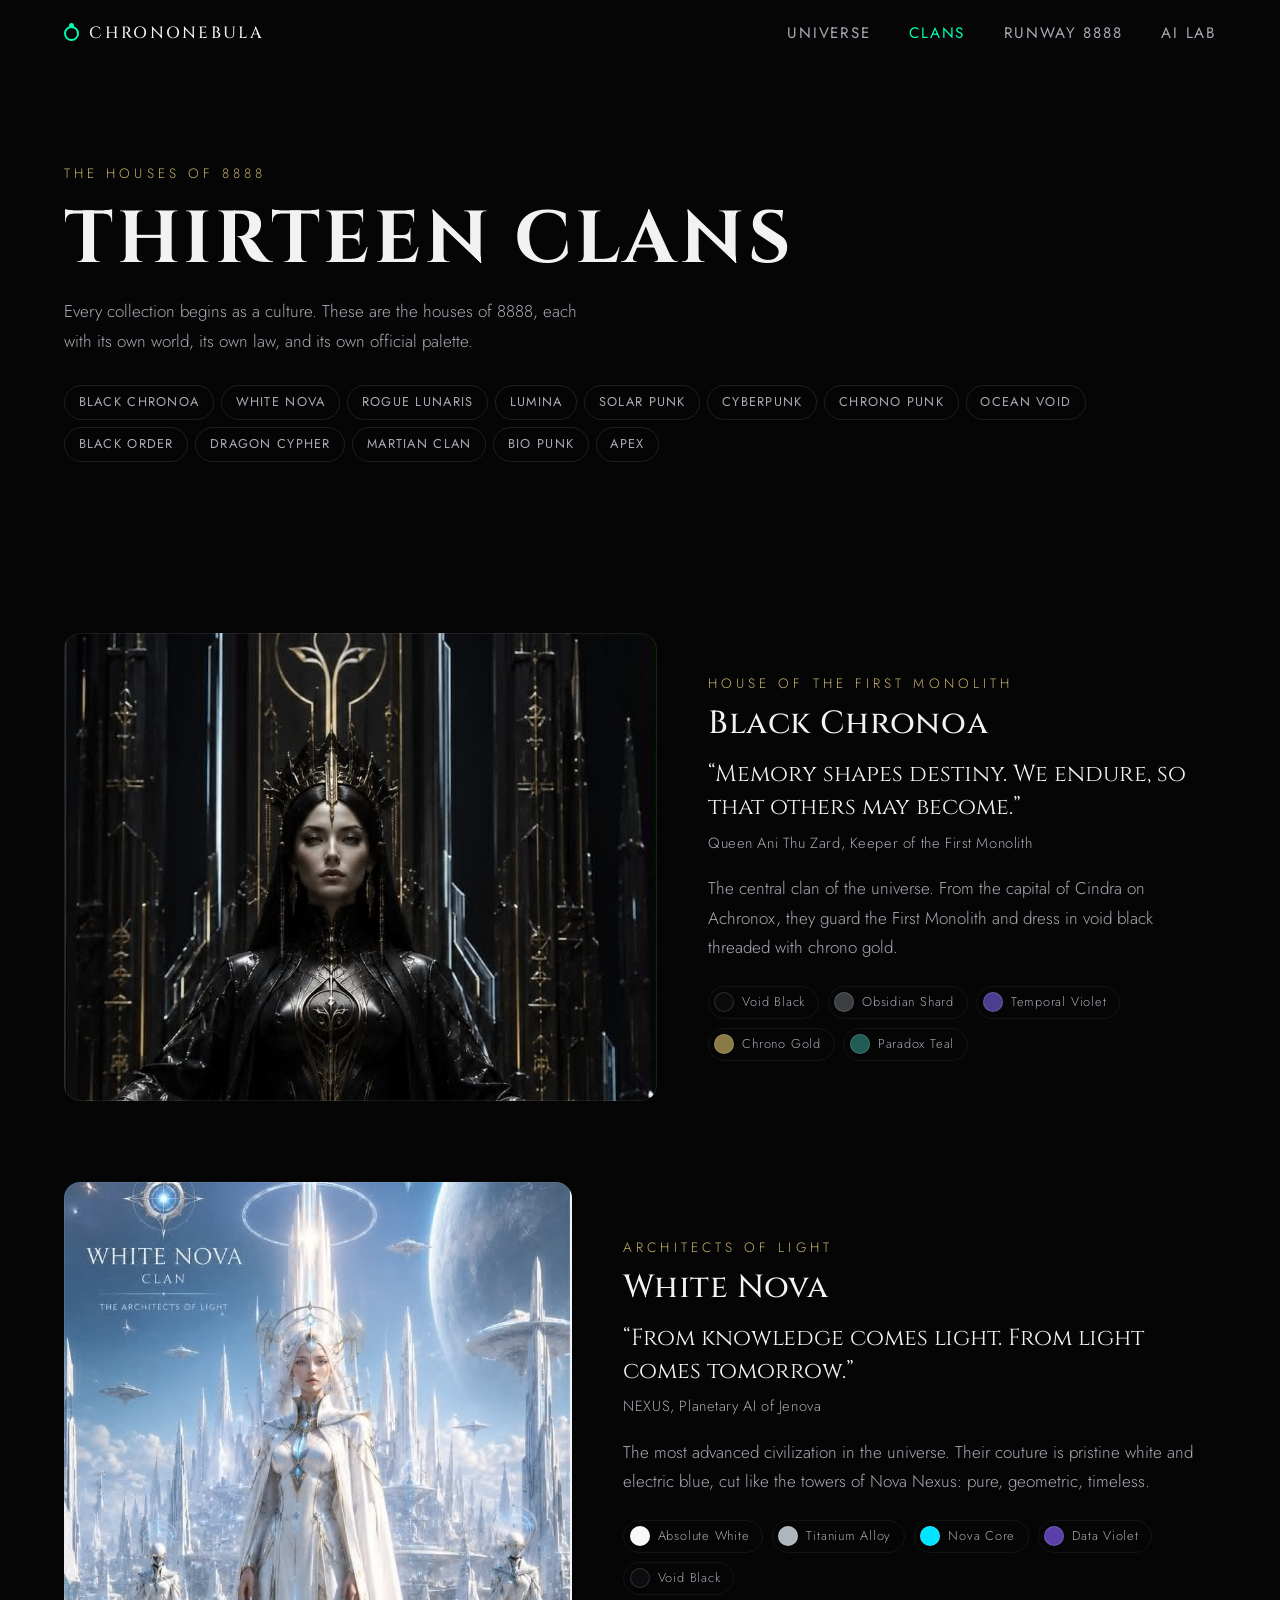
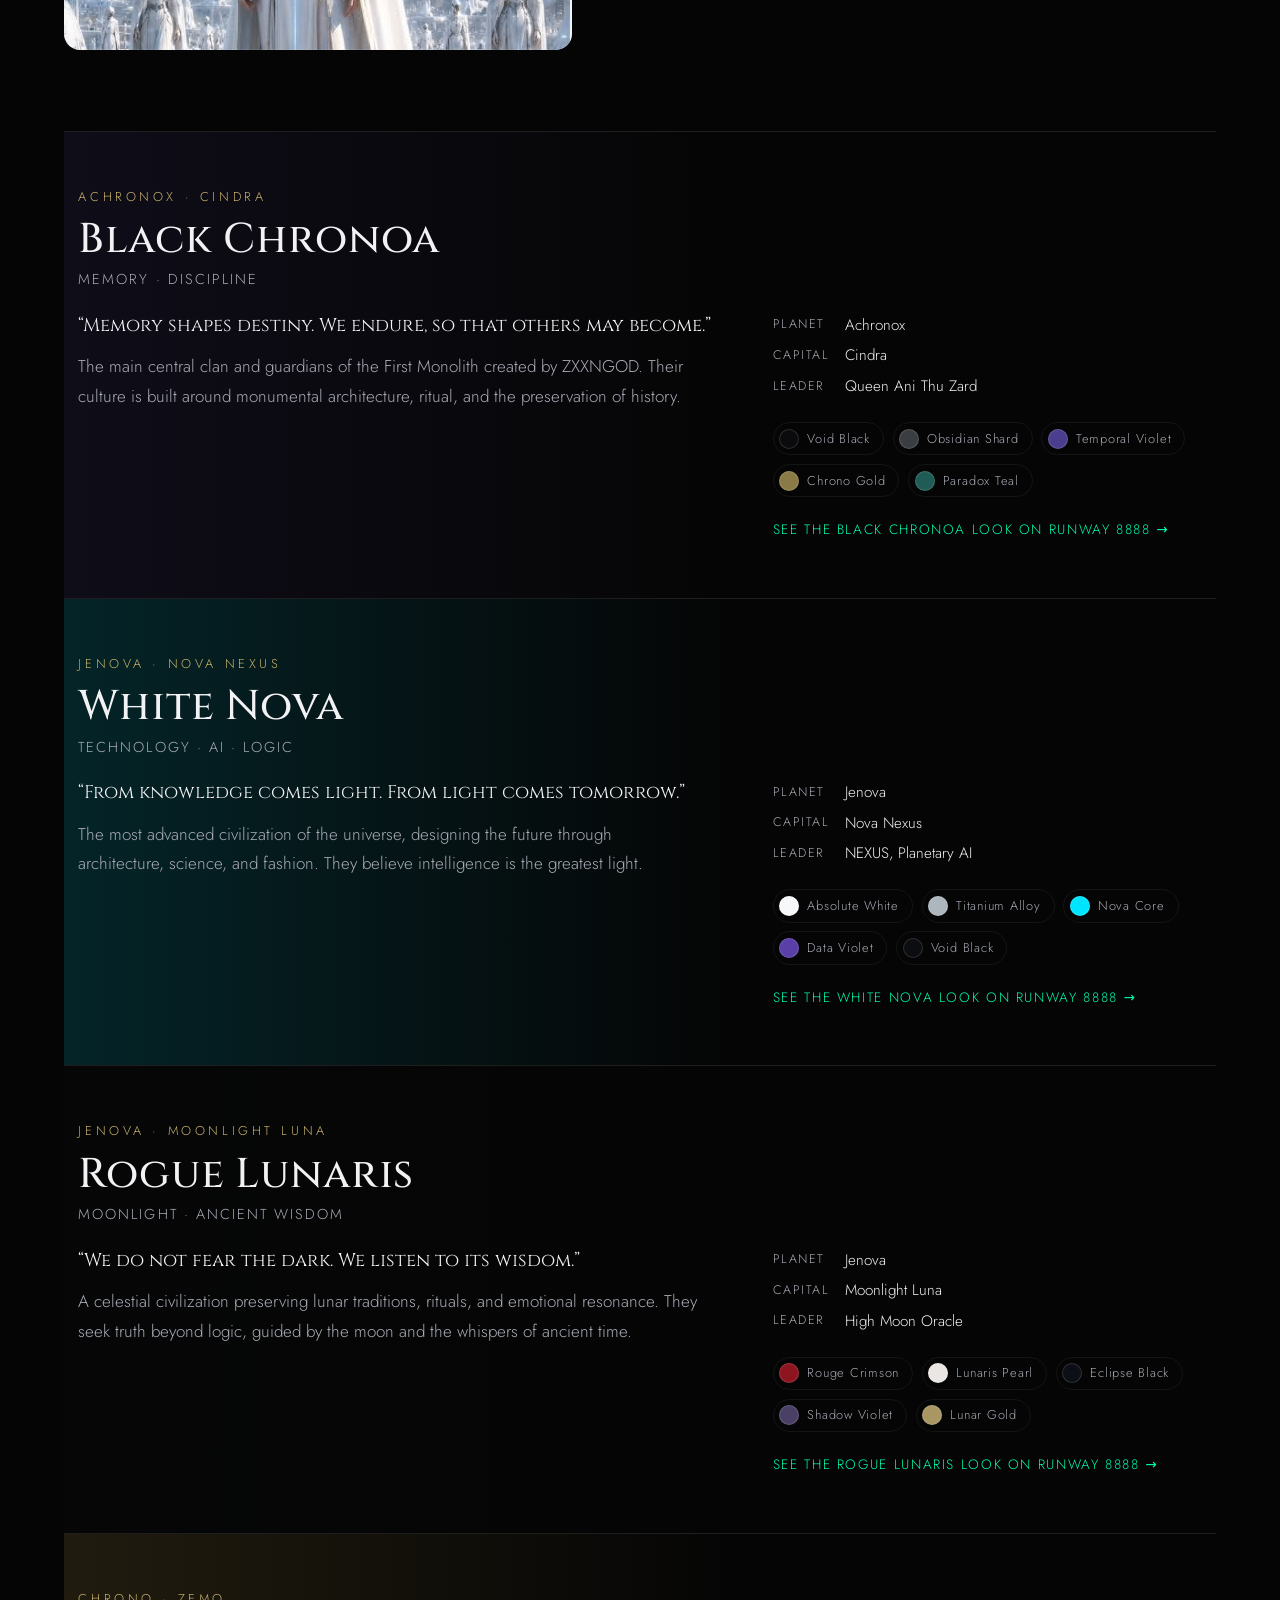
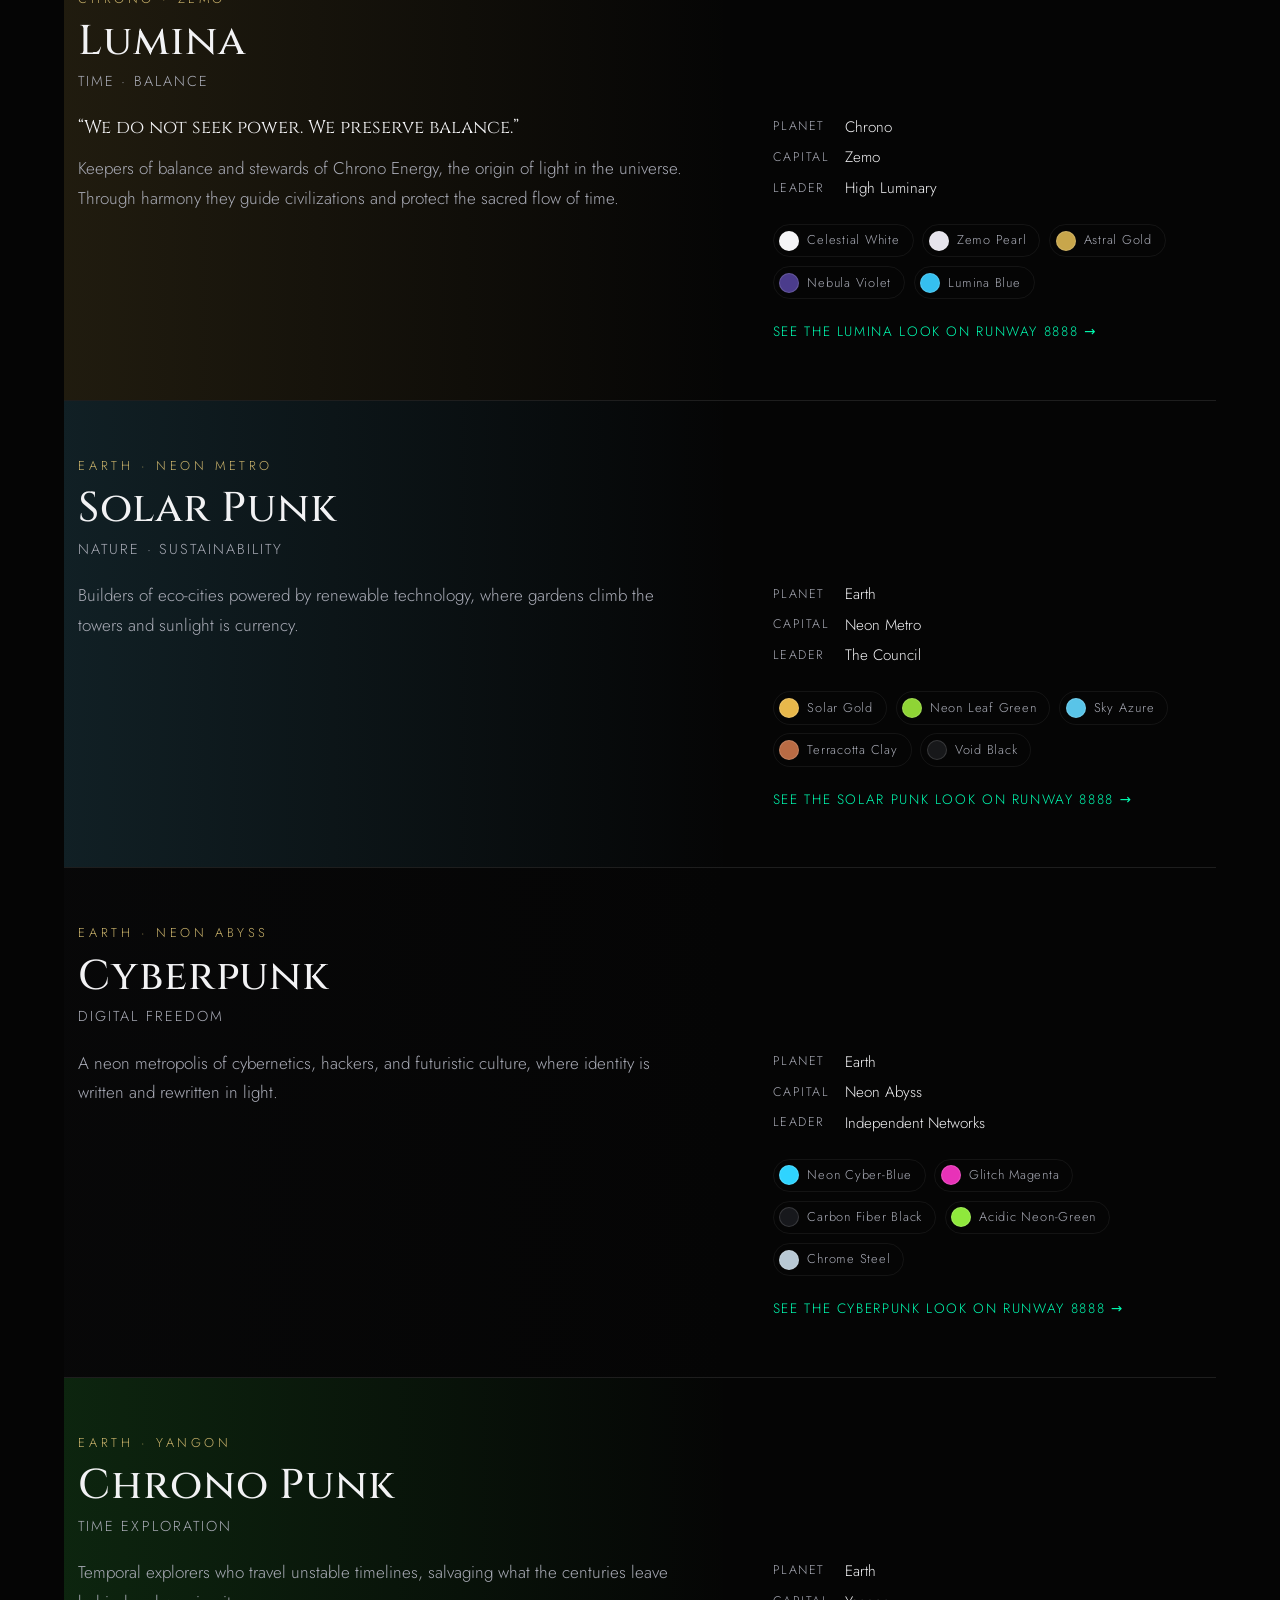
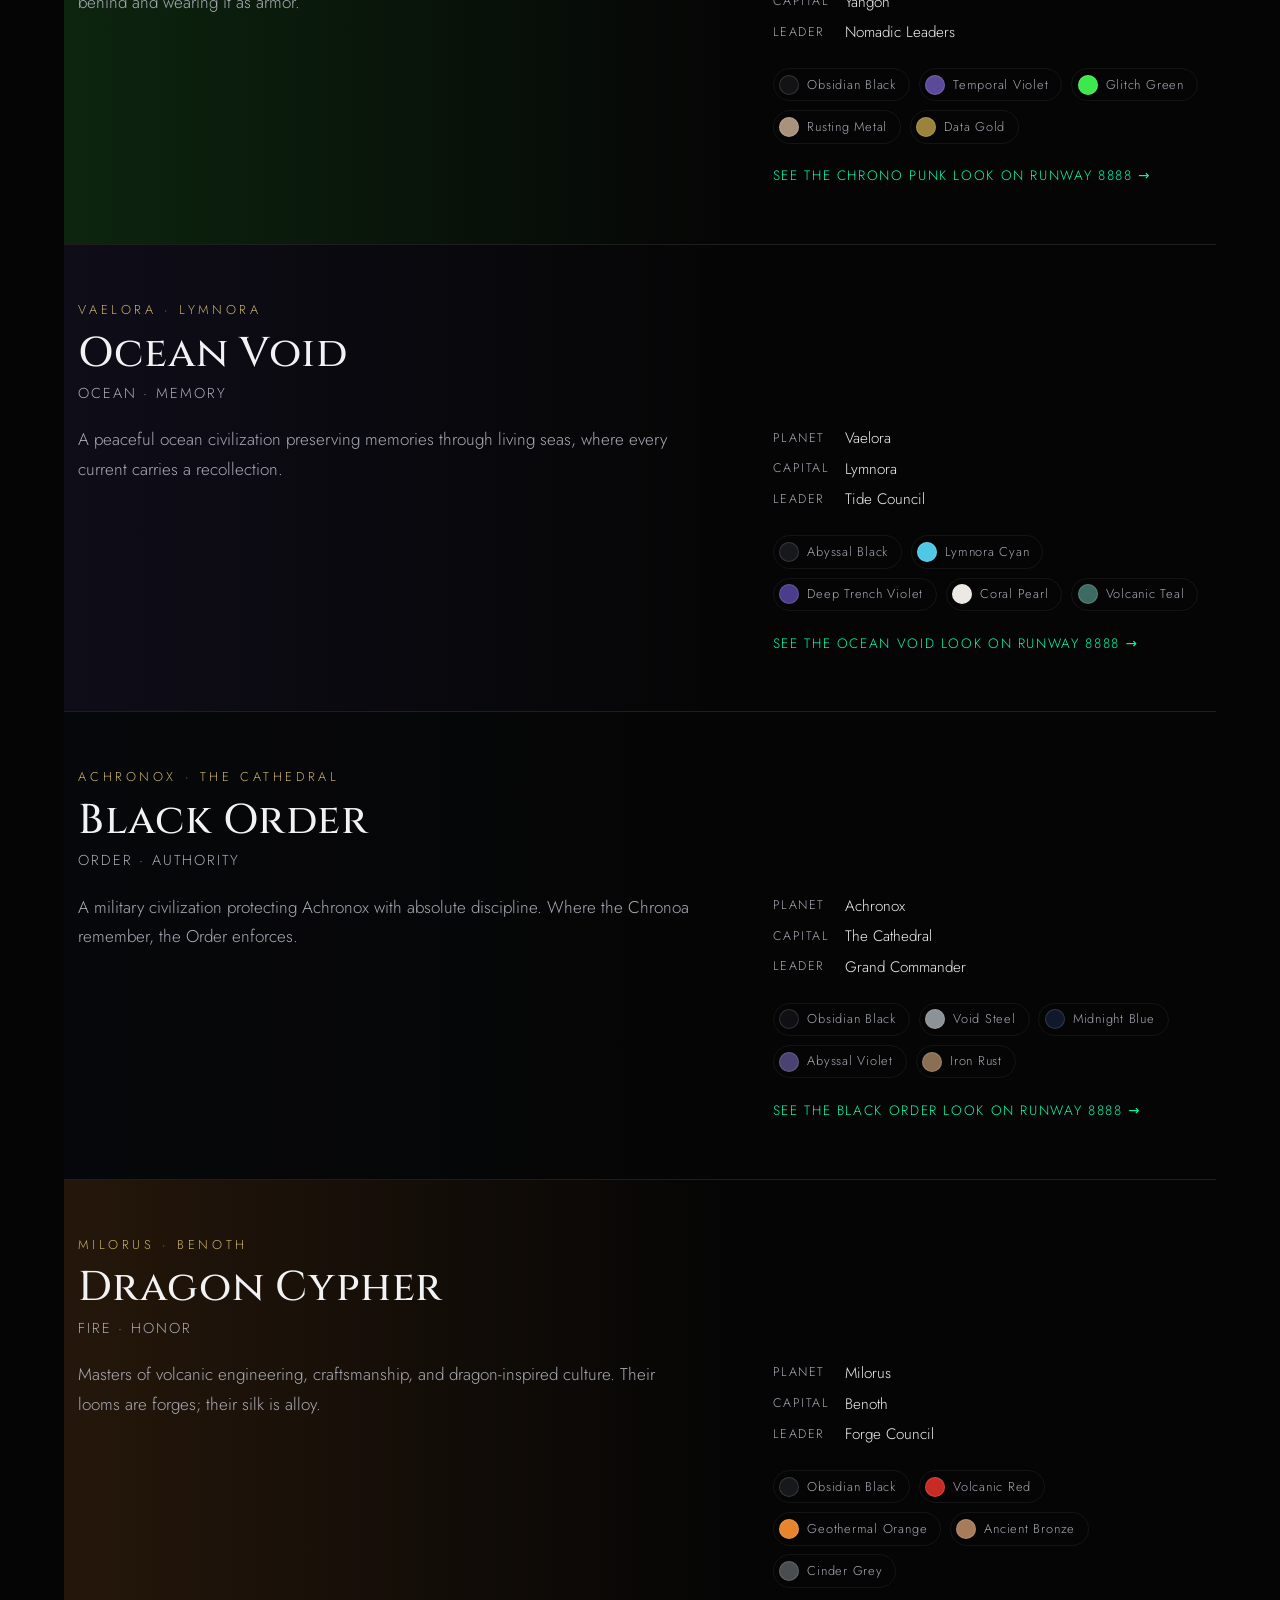
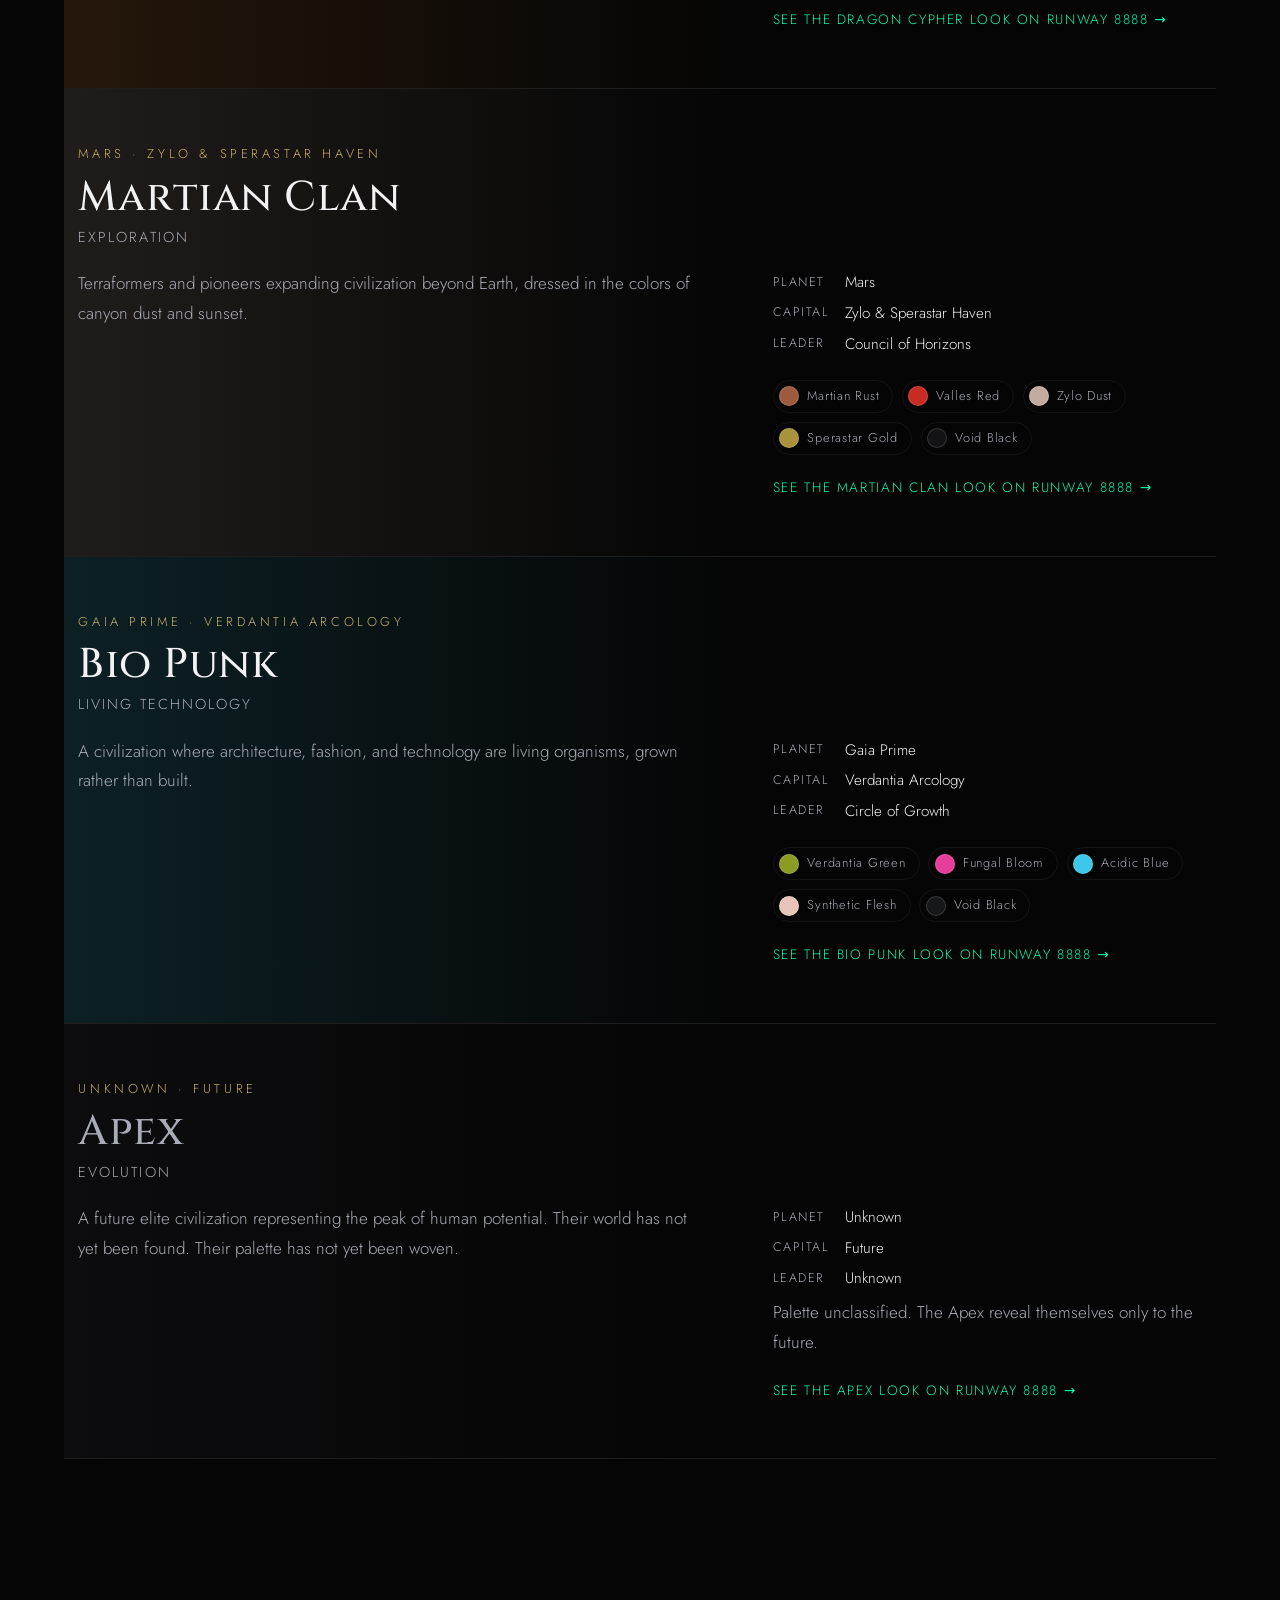
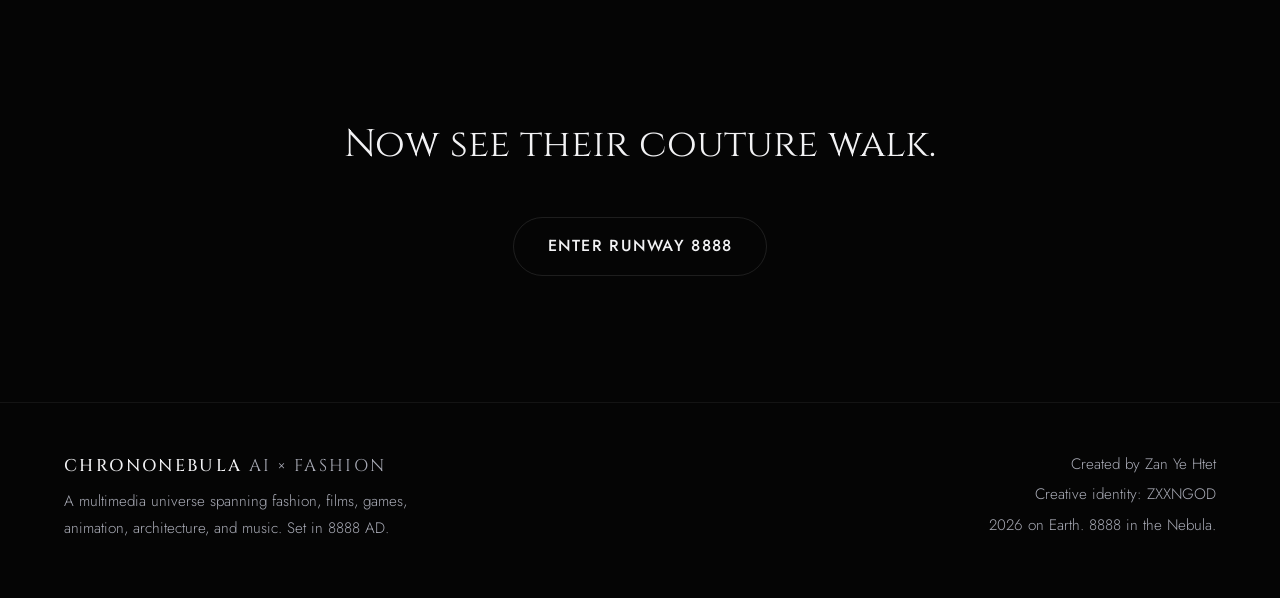
==== clans.html @ 27de784c "Split Clans and Runway 8888 into their own pages with per-clan 3D looks - clans.html: the codex — a " ====
<!doctype html>
<html lang="en" class="no-js">
<head>
  <meta charset="utf-8">
  <meta name="viewport" content="width=device-width, initial-scale=1">
  <title>Thirteen Clans · ChronoNebula AI × Fashion</title>
  <meta name="description" content="The thirteen clans of the ChronoNebula universe, each with its own world, law, leader, and official Codex palette — from the Black Chronoa of Achronox to the unwritten Apex.">
  <meta property="og:title" content="Thirteen Clans · ChronoNebula">
  <meta property="og:description" content="Every collection begins as a culture. These are the houses of 8888.">
  <meta property="og:url" content="https://myatgthu.github.io/chrononebula/clans.html">
  <meta property="og:image" content="https://myatgthu.github.io/chrononebula/assets/queen-ani-thu-zard.jpg">
  <meta name="theme-color" content="#050505">
  <link rel="icon" href="data:image/svg+xml,%3Csvg xmlns='http://www.w3.org/2000/svg' viewBox='0 0 100 100'%3E%3Ccircle cx='50' cy='50' r='34' fill='none' stroke='%2300FFB3' stroke-width='6'/%3E%3Ccircle cx='50' cy='16' r='9' fill='%2300FFB3'/%3E%3C/svg%3E">
  <link rel="preload" href="assets/fonts/cinzel-700.woff2" as="font" type="font/woff2" crossorigin>
  <link rel="preload" href="assets/fonts/jost-300.woff2" as="font" type="font/woff2" crossorigin>
  <link rel="preload" href="assets/fonts/jost-400.woff2" as="font" type="font/woff2" crossorigin>
  <link rel="stylesheet" href="css/fonts.css">
  <link rel="stylesheet" href="css/style.css">
  <script>document.documentElement.classList.replace('no-js', 'js');</script>
</head>
<body>
  <a class="skip-link" href="#main">Skip to content</a>

  <header class="nav" id="nav">
    <a class="nav-brand" href="index.html" aria-label="ChronoNebula, back to home">
      <span class="nav-sigil" aria-hidden="true"></span>
      <span class="nav-word">ChronoNebula</span>
    </a>
    <nav class="nav-links" id="nav-links" aria-label="Primary">
      <a href="index.html#universe">Universe</a>
      <a href="clans.html" aria-current="page">Clans</a>
      <a href="runway.html">Runway 8888</a>
      <a href="index.html#lab">AI Lab</a>
    </nav>
    <button class="nav-toggle" id="nav-toggle" aria-expanded="false" aria-controls="nav-links" aria-label="Menu">
      <span></span><span></span>
    </button>
  </header>

  <main id="main">

    <section class="page-hero">
      <p class="page-kicker rv">The Houses of 8888</p>
      <h1 class="rv">Thirteen Clans</h1>
      <p class="page-lede rv">Every collection begins as a culture. These are the houses of 8888, each with its own world, its own law, and its own official palette.</p>
      <nav class="clan-index rv" id="clan-index" aria-label="Jump to a clan"></nav>
    </section>

    <section class="clans clans-page" aria-label="Featured houses">

      <article class="feature feature-chronoa rv">
        <figure class="feature-media">
          <img src="assets/queen-ani-thu-zard.jpg"
               alt="Queen Ani Thu Zard of the Black Chronoa, enthroned in black and gold beneath the sigils of the First Monolith"
               loading="lazy" width="841" height="1412">
        </figure>
        <div class="feature-copy">
          <p class="feature-kicker">House of the First Monolith</p>
          <h2>Black Chronoa</h2>
          <blockquote class="feature-quote">
            <p>&ldquo;Memory shapes destiny. We endure, so that others may become.&rdquo;</p>
            <footer>Queen Ani Thu Zard, Keeper of the First Monolith</footer>
          </blockquote>
          <p class="feature-body">The central clan of the universe. From the capital of Cindra on Achronox, they guard the First Monolith and dress in void black threaded with chrono gold.</p>
          <ul class="swatches" data-clan="black-chronoa"></ul>
        </div>
      </article>

      <article class="feature feature-nova rv">
        <figure class="feature-media">
          <img src="assets/white-nova.jpg"
               alt="A White Nova priestess in luminous white robes before the crystal spires of Nova Nexus on Jenova"
               loading="lazy" width="771" height="1024">
        </figure>
        <div class="feature-copy">
          <p class="feature-kicker">Architects of Light</p>
          <h2>White Nova</h2>
          <blockquote class="feature-quote">
            <p>&ldquo;From knowledge comes light. From light comes tomorrow.&rdquo;</p>
            <footer>NEXUS, Planetary AI of Jenova</footer>
          </blockquote>
          <p class="feature-body">The most advanced civilization in the universe. Their couture is pristine white and electric blue, cut like the towers of Nova Nexus: pure, geometric, timeless.</p>
          <ul class="swatches" data-clan="white-nova"></ul>
        </div>
      </article>

      <div class="clan-codex" id="clan-codex"></div>

      <noscript>
        <div class="noscript-clans">
          <p>JavaScript is off, so here are the houses in brief:</p>
          <ul>
            <li><strong>Black Chronoa</strong>, Achronox. Memory and discipline; guardians of the First Monolith.</li>
            <li><strong>White Nova</strong>, Jenova. Technology, AI, and logic from Nova Nexus.</li>
            <li><strong>Rogue Lunaris</strong>, Jenova. Moonlight and ancient wisdom from Moonlight Luna.</li>
            <li><strong>Lumina</strong>, Chrono. Keepers of time and balance in Zemo.</li>
            <li><strong>Solar Punk</strong>, Earth. Eco-cities of Neon Metro.</li>
            <li><strong>Cyberpunk</strong>, Earth. The independent networks of Neon Abyss.</li>
            <li><strong>Chrono Punk</strong>, Earth. Temporal explorers out of Yangon.</li>
            <li><strong>Ocean Void</strong>, Vaelora. Living seas of memory around Lymnora.</li>
            <li><strong>Black Order</strong>, Achronox. Absolute discipline from The Cathedral.</li>
            <li><strong>Dragon Cypher</strong>, Milorus. Volcanic forges of Benoth.</li>
            <li><strong>Martian Clan</strong>, Mars. Pioneers of Zylo and Sperastar Haven.</li>
            <li><strong>Bio Punk</strong>, Gaia Prime. Living architecture of Verdantia Arcology.</li>
            <li><strong>Apex</strong>, planet unknown. Evolution itself.</li>
          </ul>
        </div>
      </noscript>
    </section>

    <section class="epilogue">
      <p class="epilogue-line rv">Now see their couture walk.</p>
      <a class="btn btn-ghost rv" href="runway.html">Enter Runway 8888</a>
    </section>
  </main>

  <footer class="footer">
    <div class="footer-grid">
      <div>
        <p class="footer-brand">ChronoNebula <span>AI × Fashion</span></p>
        <p class="footer-note">A multimedia universe spanning fashion, films, games, animation, architecture, and music. Set in 8888 AD.</p>
      </div>
      <div class="footer-meta">
        <p>Created by Zan Ye Htet</p>
        <p>Creative identity: ZXXNGOD</p>
        <p id="footer-year"></p>
      </div>
    </div>
  </footer>

  <script type="module" src="js/clans.js"></script>
</body>
</html>
---- css/fonts.css ----
@font-face{font-family:'Cinzel';font-style:normal;font-weight:400;font-display:swap;src:url('../assets/fonts/cinzel-400.woff2') format('woff2');unicode-range:U+0000-00FF,U+0131,U+0152-0153,U+02BB-02BC,U+02C6,U+02DA,U+02DC,U+0304,U+0308,U+0329,U+2000-206F,U+20AC,U+2122,U+2191,U+2193,U+2212,U+2215,U+FEFF,U+FFFD;}
@font-face{font-family:'Cinzel';font-style:normal;font-weight:500;font-display:swap;src:url('../assets/fonts/cinzel-500.woff2') format('woff2');unicode-range:U+0000-00FF,U+0131,U+0152-0153,U+02BB-02BC,U+02C6,U+02DA,U+02DC,U+0304,U+0308,U+0329,U+2000-206F,U+20AC,U+2122,U+2191,U+2193,U+2212,U+2215,U+FEFF,U+FFFD;}
@font-face{font-family:'Cinzel';font-style:normal;font-weight:700;font-display:swap;src:url('../assets/fonts/cinzel-700.woff2') format('woff2');unicode-range:U+0000-00FF,U+0131,U+0152-0153,U+02BB-02BC,U+02C6,U+02DA,U+02DC,U+0304,U+0308,U+0329,U+2000-206F,U+20AC,U+2122,U+2191,U+2193,U+2212,U+2215,U+FEFF,U+FFFD;}
@font-face{font-family:'Jost';font-style:normal;font-weight:300;font-display:swap;src:url('../assets/fonts/jost-300.woff2') format('woff2');unicode-range:U+0000-00FF,U+0131,U+0152-0153,U+02BB-02BC,U+02C6,U+02DA,U+02DC,U+0304,U+0308,U+0329,U+2000-206F,U+20AC,U+2122,U+2191,U+2193,U+2212,U+2215,U+FEFF,U+FFFD;}
@font-face{font-family:'Jost';font-style:normal;font-weight:400;font-display:swap;src:url('../assets/fonts/jost-400.woff2') format('woff2');unicode-range:U+0000-00FF,U+0131,U+0152-0153,U+02BB-02BC,U+02C6,U+02DA,U+02DC,U+0304,U+0308,U+0329,U+2000-206F,U+20AC,U+2122,U+2191,U+2193,U+2212,U+2215,U+FEFF,U+FFFD;}
@font-face{font-family:'Jost';font-style:normal;font-weight:500;font-display:swap;src:url('../assets/fonts/jost-500.woff2') format('woff2');unicode-range:U+0000-00FF,U+0131,U+0152-0153,U+02BB-02BC,U+02C6,U+02DA,U+02DC,U+0304,U+0308,U+0329,U+2000-206F,U+20AC,U+2122,U+2191,U+2193,U+2212,U+2215,U+FEFF,U+FFFD;}
@font-face{font-family:'Jost';font-style:normal;font-weight:600;font-display:swap;src:url('../assets/fonts/jost-600.woff2') format('woff2');unicode-range:U+0000-00FF,U+0131,U+0152-0153,U+02BB-02BC,U+02C6,U+02DA,U+02DC,U+0304,U+0308,U+0329,U+2000-206F,U+20AC,U+2122,U+2191,U+2193,U+2212,U+2215,U+FEFF,U+FFFD;}
---- css/style.css ----
/* ==========================================================================
   ChronoNebula AI × Fashion — design system
   Theme: locked dark. Deep Void #050505, Lunar White ink, Nebula Emerald
   as the single UI accent. Nova Gold appears only inside clan content.
   Radius rule: pills for interactive chips/buttons, 16px for panels,
   4px for swatch tiles. Z scale: nav 100, menu 110, skip 120.
   ========================================================================== */

:root {
  --void: #050505;
  --surface: #101013;
  --surface-2: #17171b;
  --ink: #f2f2f4;
  --ink-dim: #a9abb6;
  --emerald: #00ffb3;
  --emerald-deep: #00b380;
  --gold: #c9b26b;
  --line: rgba(255, 255, 255, 0.1);
  --line-soft: rgba(255, 255, 255, 0.06);

  --font-display: 'Cinzel', 'Times New Roman', serif;
  --font-body: 'Jost', 'Segoe UI', system-ui, sans-serif;

  --ease-out: cubic-bezier(0.23, 1, 0.32, 1);
  --ease-in-out: cubic-bezier(0.77, 0, 0.175, 1);

  --r-panel: 16px;
  --r-tile: 4px;

  --z-nav: 100;
  --z-menu: 110;
  --z-skip: 120;

  --pad-x: clamp(1.25rem, 5vw, 4.5rem);
  --measure: 62ch;
}

*,
*::before,
*::after { box-sizing: border-box; }

html {
  scroll-behavior: smooth;
  -webkit-text-size-adjust: 100%;
}

@media (prefers-reduced-motion: reduce) {
  html { scroll-behavior: auto; }
  *,
  *::before,
  *::after {
    transition-duration: 0.01ms !important;
    animation-duration: 0.01ms !important;
    animation-iteration-count: 1 !important;
  }
}

section[id],
#top { scroll-margin-top: 76px; }

.sr-only {
  position: absolute;
  width: 1px;
  height: 1px;
  padding: 0;
  margin: -1px;
  overflow: hidden;
  clip-path: inset(50%);
  white-space: nowrap;
  border: 0;
}

body {
  margin: 0;
  background: var(--void);
  color: var(--ink);
  font-family: var(--font-body);
  font-weight: 300;
  font-size: 1.0625rem;
  line-height: 1.75;
  overflow-x: hidden;
}

img { max-width: 100%; display: block; }

h1, h2, h3 {
  font-family: var(--font-display);
  font-weight: 700;
  line-height: 1.12;
  margin: 0 0 1rem;
  text-wrap: balance;
  letter-spacing: 0.02em;
}

h2 { font-size: clamp(2rem, 4.6vw, 3.4rem); }
h3 { font-size: clamp(1.4rem, 2.4vw, 1.9rem); font-weight: 500; }

p { margin: 0 0 1rem; max-width: var(--measure); }

a { color: var(--ink); }

::selection { background: var(--emerald); color: #031a12; }

:focus-visible {
  outline: 2px solid var(--emerald);
  outline-offset: 3px;
  border-radius: 2px;
}

.skip-link {
  position: fixed;
  top: 0.75rem;
  left: 0.75rem;
  z-index: var(--z-skip);
  padding: 0.6rem 1.1rem;
  background: var(--emerald);
  color: #031a12;
  font-weight: 500;
  text-decoration: none;
  border-radius: 999px;
  transform: translateY(-300%);
}
.skip-link:focus { transform: none; }

/* --------------------------------------------------------------------------
   Buttons
   -------------------------------------------------------------------------- */

.btn {
  display: inline-block;
  font-family: var(--font-body);
  font-weight: 500;
  font-size: 1rem;
  letter-spacing: 0.08em;
  text-transform: uppercase;
  text-decoration: none;
  padding: 0.9rem 2.1rem;
  border-radius: 999px;
  transition: transform 160ms var(--ease-out), background-color 200ms ease,
              color 200ms ease, border-color 200ms ease;
}
.btn:active { transform: scale(0.97); }

.btn-solid {
  background: var(--emerald);
  color: #031a12;
}
.btn-ghost {
  border: 1px solid var(--line);
  color: var(--ink);
}

@media (hover: hover) and (pointer: fine) {
  .btn-solid:hover { background: #59ffcb; }
  .btn-ghost:hover { border-color: var(--emerald); color: var(--emerald); }
}

/* --------------------------------------------------------------------------
   Glass (purposeful: nav when scrolled, universe panel)
   -------------------------------------------------------------------------- */

.glass {
  background: rgba(12, 13, 15, 0.62);
  border: 1px solid rgba(255, 255, 255, 0.08);
  box-shadow: inset 0 1px 0 rgba(255, 255, 255, 0.07);
  border-radius: var(--r-panel);
}
@supports (backdrop-filter: blur(1px)) {
  .glass {
    background: rgba(12, 13, 15, 0.42);
    backdrop-filter: blur(18px) saturate(140%);
    -webkit-backdrop-filter: blur(18px) saturate(140%);
  }
}
@media (prefers-reduced-transparency: reduce) {
  .glass {
    background: #0c0d0f;
    backdrop-filter: none;
    -webkit-backdrop-filter: none;
  }
}

/* --------------------------------------------------------------------------
   Navigation
   -------------------------------------------------------------------------- */

.nav {
  position: fixed;
  inset: 0 0 auto 0;
  z-index: var(--z-nav);
  display: flex;
  align-items: center;
  justify-content: space-between;
  gap: 1rem;
  height: 68px;
  padding: 0 var(--pad-x);
  transition: background-color 300ms ease, border-color 300ms ease,
              backdrop-filter 300ms ease;
  border-bottom: 1px solid transparent;
}
.nav.scrolled {
  background: rgba(5, 5, 5, 0.72);
  border-bottom-color: var(--line-soft);
}
@supports (backdrop-filter: blur(1px)) {
  .nav.scrolled {
    background: rgba(5, 5, 5, 0.5);
    backdrop-filter: blur(16px) saturate(140%);
    -webkit-backdrop-filter: blur(16px) saturate(140%);
  }
}

.nav-brand {
  display: inline-flex;
  align-items: center;
  gap: 0.65rem;
  text-decoration: none;
}
.nav-sigil {
  width: 15px;
  height: 15px;
  border-radius: 50%;
  border: 2px solid var(--emerald);
  position: relative;
  flex: none;
}
.nav-sigil::after {
  content: '';
  position: absolute;
  top: -5px;
  left: 50%;
  width: 5px;
  height: 5px;
  margin-left: -2.5px;
  border-radius: 50%;
  background: var(--emerald);
}
.nav-word {
  font-family: var(--font-display);
  font-weight: 500;
  font-size: 1.02rem;
  letter-spacing: 0.14em;
  text-transform: uppercase;
}

.nav-links {
  display: flex;
  gap: clamp(1.2rem, 3vw, 2.6rem);
}
.nav-links a {
  font-size: 0.95rem;
  font-weight: 400;
  letter-spacing: 0.12em;
  text-transform: uppercase;
  text-decoration: none;
  color: var(--ink-dim);
  transition: color 200ms ease;
}
.nav-links a:focus-visible { color: var(--ink); }
.nav-links a[aria-current='page'] { color: var(--emerald); }
@media (hover: hover) and (pointer: fine) {
  .nav-links a:hover { color: var(--emerald); }
}

.nav-toggle {
  display: none;
  flex-direction: column;
  justify-content: center;
  gap: 6px;
  width: 44px;
  height: 44px;
  padding: 10px;
  background: none;
  border: 0;
  cursor: pointer;
}
.nav-toggle span {
  display: block;
  height: 1.5px;
  background: var(--ink);
  transition: transform 220ms var(--ease-out), opacity 220ms ease;
}
.nav-toggle[aria-expanded='true'] span:first-child {
  transform: translateY(3.75px) rotate(45deg);
}
.nav-toggle[aria-expanded='true'] span:last-child {
  transform: translateY(-3.75px) rotate(-45deg);
}

@media (max-width: 760px) {
  .nav-toggle { display: flex; }
  .nav-links {
    position: fixed;
    top: 68px;
    left: 0;
    right: 0;
    z-index: var(--z-menu);
    flex-direction: column;
    gap: 0;
    padding: 0.5rem 0 1rem;
    background: rgba(5, 5, 5, 0.94);
    border-bottom: 1px solid var(--line-soft);
    visibility: hidden;
    opacity: 0;
    transform: translateY(-8px);
    transition: opacity 220ms var(--ease-out), transform 220ms var(--ease-out),
                visibility 0s linear 220ms;
  }
  .nav-links.open {
    visibility: visible;
    opacity: 1;
    transform: none;
    transition-delay: 0s;
  }
  .nav-links a {
    padding: 0.85rem var(--pad-x);
    font-size: 1.05rem;
  }
}

/* --------------------------------------------------------------------------
   Hero
   -------------------------------------------------------------------------- */

.hero {
  position: relative;
  min-height: 100dvh;
  display: flex;
  align-items: flex-end;
}

.hero-media { position: absolute; inset: 0; overflow: hidden; }
.hero-img {
  width: 100%;
  height: 100%;
  object-fit: cover;
  object-position: center 32%;
  filter: saturate(0.82) brightness(0.9);
}
.hero-canvas {
  position: absolute;
  inset: 0;
  width: 100%;
  height: 100%;
}
.hero-grade {
  position: absolute;
  inset: 0;
  background:
    linear-gradient(to top, rgba(5, 5, 5, 0.96) 0%, rgba(5, 5, 5, 0.42) 34%, rgba(5, 5, 5, 0.18) 60%, rgba(5, 5, 5, 0.55) 100%),
    linear-gradient(100deg, rgba(5, 5, 5, 0.78) 0%, rgba(5, 5, 5, 0.12) 55%),
    radial-gradient(90% 60% at 50% 44%, rgba(0, 255, 179, 0.07), transparent 70%);
}

.hero-copy {
  position: relative;
  padding: 0 var(--pad-x) clamp(3.5rem, 9vh, 6.5rem);
  max-width: 60rem;
}

.hero-title {
  font-size: clamp(2.9rem, 9.5vw, 5.9rem);
  font-weight: 700;
  letter-spacing: 0.06em;
  text-transform: uppercase;
  line-height: 0.98;
  margin: 0 0 1.4rem;
}
.hero-line { display: block; overflow: hidden; }
.hero-line span { display: inline-block; }
.hero-line-2 { margin-left: clamp(1.5rem, 6vw, 5rem); color: var(--emerald); }

.hero-sub {
  display: flex;
  align-items: baseline;
  gap: 1.4rem;
  margin: 0 0 1.1rem;
  font-size: clamp(1rem, 1.6vw, 1.2rem);
}
.hero-ai {
  letter-spacing: 0.34em;
  text-transform: uppercase;
  font-weight: 400;
}
.hero-year {
  font-family: var(--font-display);
  color: var(--gold);
  letter-spacing: 0.18em;
}
.hero-tag {
  font-size: clamp(1.05rem, 1.8vw, 1.3rem);
  color: var(--ink-dim);
  max-width: 34ch;
  margin-bottom: 2.2rem;
  text-wrap: pretty;
}

/* Hero load choreography (runs once; content visible by default without JS) */
@media (prefers-reduced-motion: no-preference) {
  .js .hero-line span {
    animation: hero-rise 1100ms var(--ease-out) both;
  }
  .js .hero-line-2 span { animation-delay: 120ms; }
  .js .hero-sub,
  .js .hero-tag,
  .js .hero-cta {
    animation: hero-fade 900ms var(--ease-out) both;
  }
  .js .hero-sub { animation-delay: 420ms; }
  .js .hero-tag { animation-delay: 540ms; }
  .js .hero-cta { animation-delay: 680ms; }
}
@keyframes hero-rise {
  from { transform: translateY(110%); }
  to { transform: none; }
}
@keyframes hero-fade {
  from { opacity: 0; transform: translateY(14px); }
  to { opacity: 1; transform: none; }
}

/* --------------------------------------------------------------------------
   Reveal on scroll (never gates visibility: only active with JS + motion OK)
   -------------------------------------------------------------------------- */

@media (prefers-reduced-motion: no-preference) {
  .js .rv {
    opacity: 0;
    transform: translateY(26px);
    transition: opacity 900ms var(--ease-out), transform 900ms var(--ease-out);
    transition-delay: var(--rv-delay, 0ms);
  }
  .js .rv.in { opacity: 1; transform: none; }
}

/* --------------------------------------------------------------------------
   Manifesto
   -------------------------------------------------------------------------- */

.manifesto {
  padding: clamp(7rem, 16vh, 11rem) var(--pad-x);
  text-align: center;
}
.manifesto-lede {
  font-family: var(--font-display);
  font-weight: 400;
  font-size: clamp(1.5rem, 3.4vw, 2.6rem);
  line-height: 1.42;
  max-width: 26em;
  margin: 0 auto 2rem;
  text-wrap: balance;
}
.manifesto-lede em {
  font-style: normal;
  color: var(--emerald);
}
.manifesto-note {
  color: var(--ink-dim);
  max-width: 52ch;
  margin: 0 auto;
}

/* --------------------------------------------------------------------------
   Universe
   -------------------------------------------------------------------------- */

.universe { padding: clamp(4rem, 8vh, 6rem) 0 0; }
.universe-head {
  padding: 0 var(--pad-x);
  margin-bottom: 2.5rem;
}
.universe-hint { color: var(--ink-dim); }

.universe-stage {
  position: relative;
  height: min(88vh, 920px);
  min-height: 560px;
  background:
    radial-gradient(120% 90% at 50% 10%, #0a0f14 0%, var(--void) 62%);
  border-top: 1px solid var(--line-soft);
  border-bottom: 1px solid var(--line-soft);
}
#galaxy-canvas {
  position: absolute;
  inset: 0;
  width: 100%;
  height: 100%;
  touch-action: pan-y pinch-zoom;
  cursor: grab;
}
#galaxy-canvas.dragging { cursor: grabbing; }

.universe-labels {
  position: absolute;
  inset: 0;
  overflow: hidden;
  pointer-events: none;
}
.planet-label {
  position: absolute;
  transform: translate(-50%, 0);
  font-size: 0.72rem;
  letter-spacing: 0.28em;
  text-transform: uppercase;
  color: rgba(242, 242, 244, 0.66);
  white-space: nowrap;
  transition: opacity 300ms ease;
}
.planet-label.active { color: var(--emerald); }

.universe-panel {
  position: absolute;
  top: 1.25rem;
  right: 1.25rem;
  bottom: 1.25rem;
  width: min(340px, 88vw);
  padding: 1.4rem 1.4rem 1.2rem;
  overflow-y: auto;
  overscroll-behavior: contain;
}

.universe-planets {
  display: flex;
  flex-wrap: wrap;
  gap: 0.45rem;
  margin-bottom: 1.2rem;
}
.planet-chip {
  font-family: var(--font-body);
  font-size: 0.8rem;
  font-weight: 400;
  letter-spacing: 0.1em;
  text-transform: uppercase;
  color: var(--ink-dim);
  background: none;
  border: 1px solid var(--line);
  border-radius: 999px;
  padding: 0.32rem 0.85rem;
  cursor: pointer;
  transition: color 200ms ease, border-color 200ms ease, transform 160ms var(--ease-out);
}
.planet-chip:active { transform: scale(0.97); }
.planet-chip[aria-pressed='true'] {
  color: #031a12;
  background: var(--emerald);
  border-color: var(--emerald);
}
@media (hover: hover) and (pointer: fine) {
  .planet-chip:hover { color: var(--ink); border-color: var(--ink-dim); }
  .planet-chip[aria-pressed='true']:hover { color: #031a12; }
}

.universe-info h3 {
  margin-bottom: 0.2rem;
}
.universe-info .planet-tone {
  color: var(--ink-dim);
  font-size: 0.98rem;
  margin-bottom: 1.1rem;
}
.universe-info .planet-clan {
  width: 100%;
  text-align: left;
  background: none;
  border: 0;
  border-top: 1px solid var(--line-soft);
  padding: 0.85rem 0.2rem;
  color: var(--ink);
  text-decoration: none;
  font-family: var(--font-body);
  font-size: 1rem;
  font-weight: 400;
  letter-spacing: 0.04em;
  cursor: pointer;
  display: flex;
  align-items: center;
  justify-content: space-between;
  gap: 0.75rem;
  transition: color 200ms ease;
}
@media (hover: hover) and (pointer: fine) {
  .universe-info .planet-clan:hover { color: var(--emerald); }
}
.planet-clan .mini-swatches {
  display: inline-flex;
  gap: 3px;
  flex: none;
}
.mini-swatches i {
  width: 9px;
  height: 9px;
  border-radius: 2px;
}

@media (max-width: 900px) {
  .universe-stage {
    height: auto;
    min-height: 0;
    display: flex;
    flex-direction: column;
  }
  #galaxy-canvas { position: relative; height: 58vh; min-height: 380px; }
  .universe-labels { height: 58vh; min-height: 380px; inset: auto 0 auto 0; top: 0; }
  .universe-panel {
    position: relative;
    inset: auto;
    width: auto;
    margin: 0 var(--pad-x) 1.5rem;
  }
}

/* --------------------------------------------------------------------------
   Clans
   -------------------------------------------------------------------------- */

.clans { padding: clamp(7rem, 14vh, 10rem) var(--pad-x); }
.clans-head { max-width: 46rem; margin-bottom: clamp(3rem, 7vh, 5rem); }
.clans-head p { color: var(--ink-dim); }

/* Featured houses */
.feature {
  display: grid;
  grid-template-columns: minmax(0, 7fr) minmax(0, 6fr);
  gap: clamp(1.5rem, 4vw, 4rem);
  align-items: center;
  margin-bottom: clamp(4rem, 9vh, 7rem);
}
.feature-nova { grid-template-columns: minmax(0, 6fr) minmax(0, 7fr); }
.feature-nova .feature-media { order: -1; }

.feature-media {
  border-radius: var(--r-panel);
  overflow: hidden;
  position: relative;
  margin: 0;
}
.feature-media::after {
  content: '';
  position: absolute;
  inset: 0;
  box-shadow: inset 0 0 0 1px rgba(255, 255, 255, 0.08);
  border-radius: inherit;
  pointer-events: none;
}
.feature-media img {
  width: 100%;
  height: clamp(20rem, 52vh, 34rem);
  object-fit: cover;
}
.feature-chronoa .feature-media img { object-position: 50% 16%; }
.feature-nova .feature-media img { object-position: 40% 24%; }

.feature-kicker {
  color: var(--gold);
  font-size: 0.85rem;
  letter-spacing: 0.3em;
  text-transform: uppercase;
  margin-bottom: 0.6rem;
}
.feature-quote {
  margin: 0 0 1.1rem;
  border: 0;
  padding: 0;
}
.feature-quote p {
  font-family: var(--font-display);
  font-weight: 400;
  font-size: clamp(1.15rem, 2vw, 1.45rem);
  line-height: 1.45;
  margin-bottom: 0.35rem;
}
.feature-quote footer {
  color: var(--ink-dim);
  font-size: 0.92rem;
  letter-spacing: 0.04em;
}
.feature-body { color: var(--ink-dim); }

/* Swatches */
.swatches {
  list-style: none;
  display: flex;
  flex-wrap: wrap;
  gap: 0.55rem;
  padding: 0;
  margin: 1.4rem 0 0;
}
.swatches li {
  display: flex;
  align-items: center;
  gap: 0.5rem;
  border: 1px solid var(--line-soft);
  border-radius: 999px;
  padding: 0.28rem 0.8rem 0.28rem 0.34rem;
  font-size: 0.8rem;
  letter-spacing: 0.06em;
  color: var(--ink-dim);
}
.swatches i {
  width: 20px;
  height: 20px;
  border-radius: 50%;
  flex: none;
  box-shadow: inset 0 0 0 1px rgba(255, 255, 255, 0.14);
}

/* Feature headings on the clans page are h2 for document outline,
   but keep the h3 scale */
.feature-copy h2 {
  font-size: clamp(1.5rem, 2.6vw, 2rem);
  font-weight: 500;
}

/* Clan index (jump chips under the page hero) */
.clan-index {
  display: flex;
  flex-wrap: wrap;
  gap: 0.45rem;
  margin-top: 1.8rem;
}
.clan-index-chip {
  font-size: 0.8rem;
  font-weight: 400;
  letter-spacing: 0.1em;
  text-transform: uppercase;
  text-decoration: none;
  color: var(--ink-dim);
  border: 1px solid var(--line);
  border-radius: 999px;
  padding: 0.32rem 0.85rem;
  transition: color 200ms ease, border-color 200ms ease;
}
@media (hover: hover) and (pointer: fine) {
  .clan-index-chip:hover { color: var(--emerald); border-color: var(--emerald); }
}

/* The codex: one card per house */
.clan-codex { border-top: 1px solid var(--line); }

.clan-card {
  position: relative;
  border-bottom: 1px solid var(--line);
  padding: clamp(2.4rem, 6vh, 3.8rem) 0.9rem;
  scroll-margin-top: 84px;
}
.clan-card::before {
  content: '';
  position: absolute;
  inset: 0;
  background: linear-gradient(90deg,
    color-mix(in srgb, var(--c3, #222) 14%, transparent),
    transparent 58%);
  pointer-events: none;
}
.clan-card > * { position: relative; }

.clan-card-head { margin-bottom: 1.2rem; }
.clan-kicker {
  color: var(--gold);
  font-size: 0.8rem;
  letter-spacing: 0.28em;
  text-transform: uppercase;
  margin-bottom: 0.5rem;
}
.clan-card-head h2 {
  font-size: clamp(1.7rem, 3.6vw, 2.6rem);
  font-weight: 500;
  margin-bottom: 0.3rem;
}
.clan-essence {
  color: var(--ink-dim);
  font-size: 0.9rem;
  letter-spacing: 0.14em;
  text-transform: uppercase;
  margin: 0;
}

.clan-card-body {
  display: grid;
  grid-template-columns: minmax(0, 3fr) minmax(0, 2fr);
  gap: clamp(1.5rem, 4vw, 3.5rem);
}
.clan-card .motto {
  font-family: var(--font-display);
  font-weight: 400;
  font-size: 1.15rem;
  line-height: 1.5;
  margin-bottom: 0.8rem;
}
.clan-card .summary { color: var(--ink-dim); margin-bottom: 0; }
.clan-card dl {
  margin: 0 0 0.4rem;
  display: grid;
  grid-template-columns: auto 1fr;
  gap: 0.25rem 1rem;
  font-size: 0.95rem;
}
.clan-card dt {
  color: var(--ink-dim);
  letter-spacing: 0.12em;
  text-transform: uppercase;
  font-size: 0.78rem;
  align-self: baseline;
  padding-top: 0.2em;
}
.clan-card dd { margin: 0; }

.clan-runway-link {
  display: inline-block;
  margin-top: 1.3rem;
  color: var(--emerald);
  font-size: 0.85rem;
  letter-spacing: 0.12em;
  text-transform: uppercase;
  text-decoration: none;
  border-bottom: 1px solid transparent;
  transition: border-color 200ms ease;
}
@media (hover: hover) and (pointer: fine) {
  .clan-runway-link:hover { border-bottom-color: var(--emerald); }
}

.clan-card.unknown .clan-card-head h2 { color: var(--ink-dim); }

.noscript-clans {
  border-top: 1px solid var(--line);
  padding-top: 2rem;
  color: var(--ink-dim);
}
.noscript-clans ul { padding-left: 1.2rem; }
.noscript-clans li { margin-bottom: 0.4rem; }
.noscript-clans strong { color: var(--ink); font-weight: 500; }

@media (max-width: 860px) {
  .feature,
  .feature-nova { grid-template-columns: 1fr; }
  .feature-nova .feature-media { order: 0; }
  .feature-media img { height: clamp(16rem, 42vh, 24rem); }
  .clan-card { padding: 1.9rem 0.4rem 2.2rem; }
  .clan-card-body { grid-template-columns: 1fr; }
}

/* --------------------------------------------------------------------------
   Wings (home: doorways to the Clans codex and Runway 8888)
   -------------------------------------------------------------------------- */

.wings {
  display: grid;
  grid-template-columns: 1fr 1fr;
  gap: 1rem;
  padding: clamp(4rem, 8vh, 6rem) var(--pad-x);
}
.wing {
  position: relative;
  display: block;
  overflow: hidden;
  border: 1px solid var(--line-soft);
  border-radius: var(--r-panel);
  padding: clamp(1.8rem, 4vw, 2.6rem) clamp(1.5rem, 3vw, 2.2rem) clamp(1.6rem, 3vw, 2.1rem);
  text-decoration: none;
  background: var(--surface);
  transition: border-color 250ms ease, transform 250ms var(--ease-out);
}
.wing-clans {
  background:
    radial-gradient(120% 130% at 0% 0%, rgba(75, 62, 142, 0.22), transparent 60%),
    var(--surface);
}
.wing-runway {
  background:
    radial-gradient(120% 130% at 100% 0%, rgba(0, 255, 179, 0.12), transparent 60%),
    var(--surface);
}
.wing h2 {
  font-size: clamp(1.7rem, 3.2vw, 2.4rem);
  font-weight: 500;
  margin-bottom: 0.6rem;
}
.wing-kicker {
  color: var(--gold);
  font-size: 0.8rem;
  letter-spacing: 0.28em;
  text-transform: uppercase;
  margin-bottom: 0.7rem;
}
.wing-note {
  color: var(--ink-dim);
  font-size: 0.98rem;
  max-width: 40ch;
  margin-bottom: 1.4rem;
}
.wing-cta {
  color: var(--emerald);
  font-size: 0.85rem;
  letter-spacing: 0.12em;
  text-transform: uppercase;
}
@media (hover: hover) and (pointer: fine) {
  .wing:hover {
    border-color: var(--emerald);
    transform: translateY(-3px);
  }
}
@media (max-width: 860px) {
  .wings { grid-template-columns: 1fr; }
}

/* --------------------------------------------------------------------------
   Subpage hero (Clans, Runway 8888)
   -------------------------------------------------------------------------- */

.page-hero {
  padding: clamp(8.5rem, 18vh, 12rem) var(--pad-x) clamp(2.5rem, 5vh, 4rem);
}
.page-kicker {
  color: var(--gold);
  font-size: 0.85rem;
  letter-spacing: 0.3em;
  text-transform: uppercase;
  margin-bottom: 0.8rem;
}
.page-hero h1 {
  font-size: clamp(2.4rem, 7vw, 4.6rem);
  letter-spacing: 0.05em;
  text-transform: uppercase;
}
.page-lede { color: var(--ink-dim); max-width: 52ch; }

/* --------------------------------------------------------------------------
   Runway 8888 — the atelier
   -------------------------------------------------------------------------- */

.atelier {
  background:
    radial-gradient(90% 70% at 50% 100%, #0a0d10 0%, var(--void) 70%);
  padding-bottom: clamp(3rem, 6vh, 5rem);
}

.atelier-stage {
  position: relative;
  height: min(86vh, 900px);
  min-height: 560px;
  border-top: 1px solid var(--line-soft);
  border-bottom: 1px solid var(--line-soft);
  overflow: hidden;
}
#atelier-canvas {
  position: absolute;
  inset: 0;
  width: 100%;
  height: 100%;
}
.runway-fallback {
  position: absolute;
  inset: 0;
  display: none;
  background:
    radial-gradient(34% 60% at 50% 58%, color-mix(in srgb, var(--fb1, #00ffb3) 30%, transparent), transparent 75%),
    radial-gradient(20% 42% at 50% 44%, color-mix(in srgb, var(--fb2, #f2f2f4) 22%, transparent), transparent 70%),
    linear-gradient(to top, #0a0c0e, var(--void) 55%);
}
.atelier-stage.no-webgl #atelier-canvas { display: none; }
.atelier-stage.no-webgl .runway-fallback { display: block; }

.look-panel {
  position: absolute;
  top: 1.25rem;
  right: 1.25rem;
  width: min(370px, 88vw);
  max-height: calc(100% - 2.5rem);
  overflow-y: auto;
  overscroll-behavior: contain;
  padding: 1.5rem 1.5rem 1.35rem;
}
.look-count {
  color: var(--ink-dim);
  font-size: 0.78rem;
  letter-spacing: 0.28em;
  text-transform: uppercase;
  margin-bottom: 1rem;
}
.look-house {
  color: var(--gold);
  font-size: 0.85rem;
  letter-spacing: 0.3em;
  text-transform: uppercase;
  margin-bottom: 0.35rem;
}
.look-title {
  font-size: clamp(1.5rem, 2.6vw, 1.95rem);
  font-weight: 500;
  margin-bottom: 0.8rem;
}
.look-notes {
  color: var(--ink-dim);
  font-size: 0.98rem;
  margin-bottom: 1rem;
}
.look-materials {
  color: var(--ink-dim);
  font-size: 0.8rem;
  letter-spacing: 0.12em;
  text-transform: uppercase;
  border-top: 1px solid var(--line-soft);
  padding-top: 0.9rem;
  margin-bottom: 0;
}
.look-swatches { margin-top: 0.9rem; }
.look-swatches li { padding: 0.28rem 0.34rem; }
.look-swatches .look-unknown {
  padding: 0.28rem 0.8rem;
  font-size: 0.8rem;
  letter-spacing: 0.06em;
}

.atelier-hud {
  position: absolute;
  left: var(--pad-x);
  bottom: 1.4rem;
  display: flex;
  gap: 0.6rem;
}
.atelier-arrow {
  width: 46px;
  height: 46px;
  border-radius: 50%;
  border: 1px solid var(--line);
  background: rgba(5, 5, 5, 0.4);
  color: var(--ink);
  font-size: 1.2rem;
  line-height: 1;
  cursor: pointer;
  transition: color 200ms ease, border-color 200ms ease, transform 160ms var(--ease-out);
}
.atelier-arrow:active { transform: scale(0.94); }
@media (hover: hover) and (pointer: fine) {
  .atelier-arrow:hover { color: var(--emerald); border-color: var(--emerald); }
}

@media (max-width: 900px) {
  .atelier-stage {
    height: auto;
    min-height: 0;
    display: flex;
    flex-direction: column;
  }
  #atelier-canvas {
    position: relative;
    order: 1;
    height: 54vh;
    min-height: 360px;
  }
  .atelier-hud {
    position: static;
    order: 2;
    padding: 0.9rem var(--pad-x) 0;
  }
  .look-panel {
    position: relative;
    inset: auto;
    order: 3;
    width: auto;
    max-height: none;
    margin: 1rem var(--pad-x) 1.4rem;
  }
}

.runway-chips {
  display: flex;
  flex-wrap: wrap;
  gap: 0.6rem;
  padding: 2rem var(--pad-x) 0;
  max-width: 72rem;
}
.runway-chip {
  display: inline-flex;
  align-items: center;
  gap: 0.55rem;
  background: none;
  border: 1px solid var(--line);
  border-radius: 999px;
  padding: 0.42rem 1rem 0.42rem 0.5rem;
  color: var(--ink-dim);
  font-family: var(--font-body);
  font-size: 0.88rem;
  font-weight: 400;
  letter-spacing: 0.08em;
  cursor: pointer;
  transition: color 200ms ease, border-color 200ms ease, transform 160ms var(--ease-out);
}
.runway-chip:active { transform: scale(0.97); }
.runway-chip i {
  width: 22px;
  height: 22px;
  border-radius: 50%;
  flex: none;
  background: linear-gradient(135deg, var(--g1, #333) 0 33%, var(--g2, #666) 33% 66%, var(--g3, #999) 66% 100%);
  box-shadow: inset 0 0 0 1px rgba(255, 255, 255, 0.14);
}
.runway-chip[aria-pressed='true'] {
  color: var(--ink);
  border-color: var(--emerald);
}
@media (hover: hover) and (pointer: fine) {
  .runway-chip:hover { color: var(--ink); border-color: var(--ink-dim); }
}

/* --------------------------------------------------------------------------
   Lab
   -------------------------------------------------------------------------- */

.lab { padding: clamp(7rem, 14vh, 10rem) var(--pad-x); }
.lab-head { max-width: 46rem; margin-bottom: clamp(2.5rem, 6vh, 4rem); }
.lab-head p { color: var(--ink-dim); }

.lab-grid {
  display: grid;
  grid-template-columns: repeat(12, 1fr);
  grid-auto-rows: minmax(150px, auto);
  gap: 1rem;
}
.lab-cell {
  border-radius: var(--r-panel);
  overflow: hidden;
  margin: 0;
  position: relative;
  border: 1px solid var(--line-soft);
}
.lab-canvas { background: #0a0b0d; }
.lab-canvas canvas {
  position: absolute;
  inset: 0;
  width: 100%;
  height: 100%;
}
.lab-canvas figcaption {
  position: absolute;
  left: 0;
  right: 0;
  bottom: 0;
  padding: 2.2rem 1.4rem 1.2rem;
  background: linear-gradient(to top, rgba(5, 5, 5, 0.88), transparent);
}
.lab-canvas strong {
  display: block;
  font-family: var(--font-display);
  font-weight: 500;
  font-size: 1.08rem;
  letter-spacing: 0.08em;
  margin-bottom: 0.15rem;
}
.lab-canvas span {
  color: var(--ink-dim);
  font-size: 0.92rem;
  max-width: 44ch;
  display: block;
}

.lab-cell[data-sim='fabric'] { grid-column: 1 / 8; grid-row: span 2; min-height: 380px; }
.lab-cell[data-sim='chrono'] { grid-column: 8 / 13; min-height: 230px; }
.lab-cell[data-sim='weave'] { grid-column: 8 / 13; min-height: 230px; }
.lab-text { padding: 1.8rem 1.6rem; }
.lab-text h3 { margin-bottom: 0.5rem; }
.lab-text p { color: var(--ink-dim); font-size: 0.98rem; margin: 0; }
.lab-text { grid-column: 1 / 7; background: var(--surface); }
.lab-text-alt {
  grid-column: 7 / 13;
  background:
    radial-gradient(120% 130% at 100% 0%, rgba(0, 255, 179, 0.1), transparent 60%),
    var(--surface);
}

@media (max-width: 860px) {
  .lab-grid { grid-template-columns: 1fr; grid-auto-rows: auto; }
  .lab-cell { grid-column: auto !important; grid-row: auto !important; }
  .lab-cell[data-sim] { min-height: 260px; }
}

/* --------------------------------------------------------------------------
   Epilogue + footer
   -------------------------------------------------------------------------- */

.epilogue {
  padding: clamp(6rem, 14vh, 10rem) var(--pad-x);
  text-align: center;
}
.epilogue-line {
  font-family: var(--font-display);
  font-weight: 400;
  font-size: clamp(1.5rem, 3.2vw, 2.4rem);
  max-width: 24em;
  margin: 0 auto 2.4rem;
  text-wrap: balance;
}

.footer {
  border-top: 1px solid var(--line-soft);
  padding: 3rem var(--pad-x) 3.5rem;
}
.footer-grid {
  display: flex;
  justify-content: space-between;
  gap: 2.5rem;
  flex-wrap: wrap;
}
.footer-brand {
  font-family: var(--font-display);
  font-weight: 500;
  letter-spacing: 0.14em;
  text-transform: uppercase;
  margin-bottom: 0.5rem;
}
.footer-brand span { color: var(--ink-dim); font-weight: 400; }
.footer-note {
  color: var(--ink-dim);
  font-size: 0.95rem;
  max-width: 44ch;
  margin: 0;
}
.footer-meta {
  text-align: right;
  color: var(--ink-dim);
  font-size: 0.95rem;
}
.footer-meta p { margin: 0 0 0.25rem; }

@media (max-width: 640px) {
  .footer-meta { text-align: left; }
}
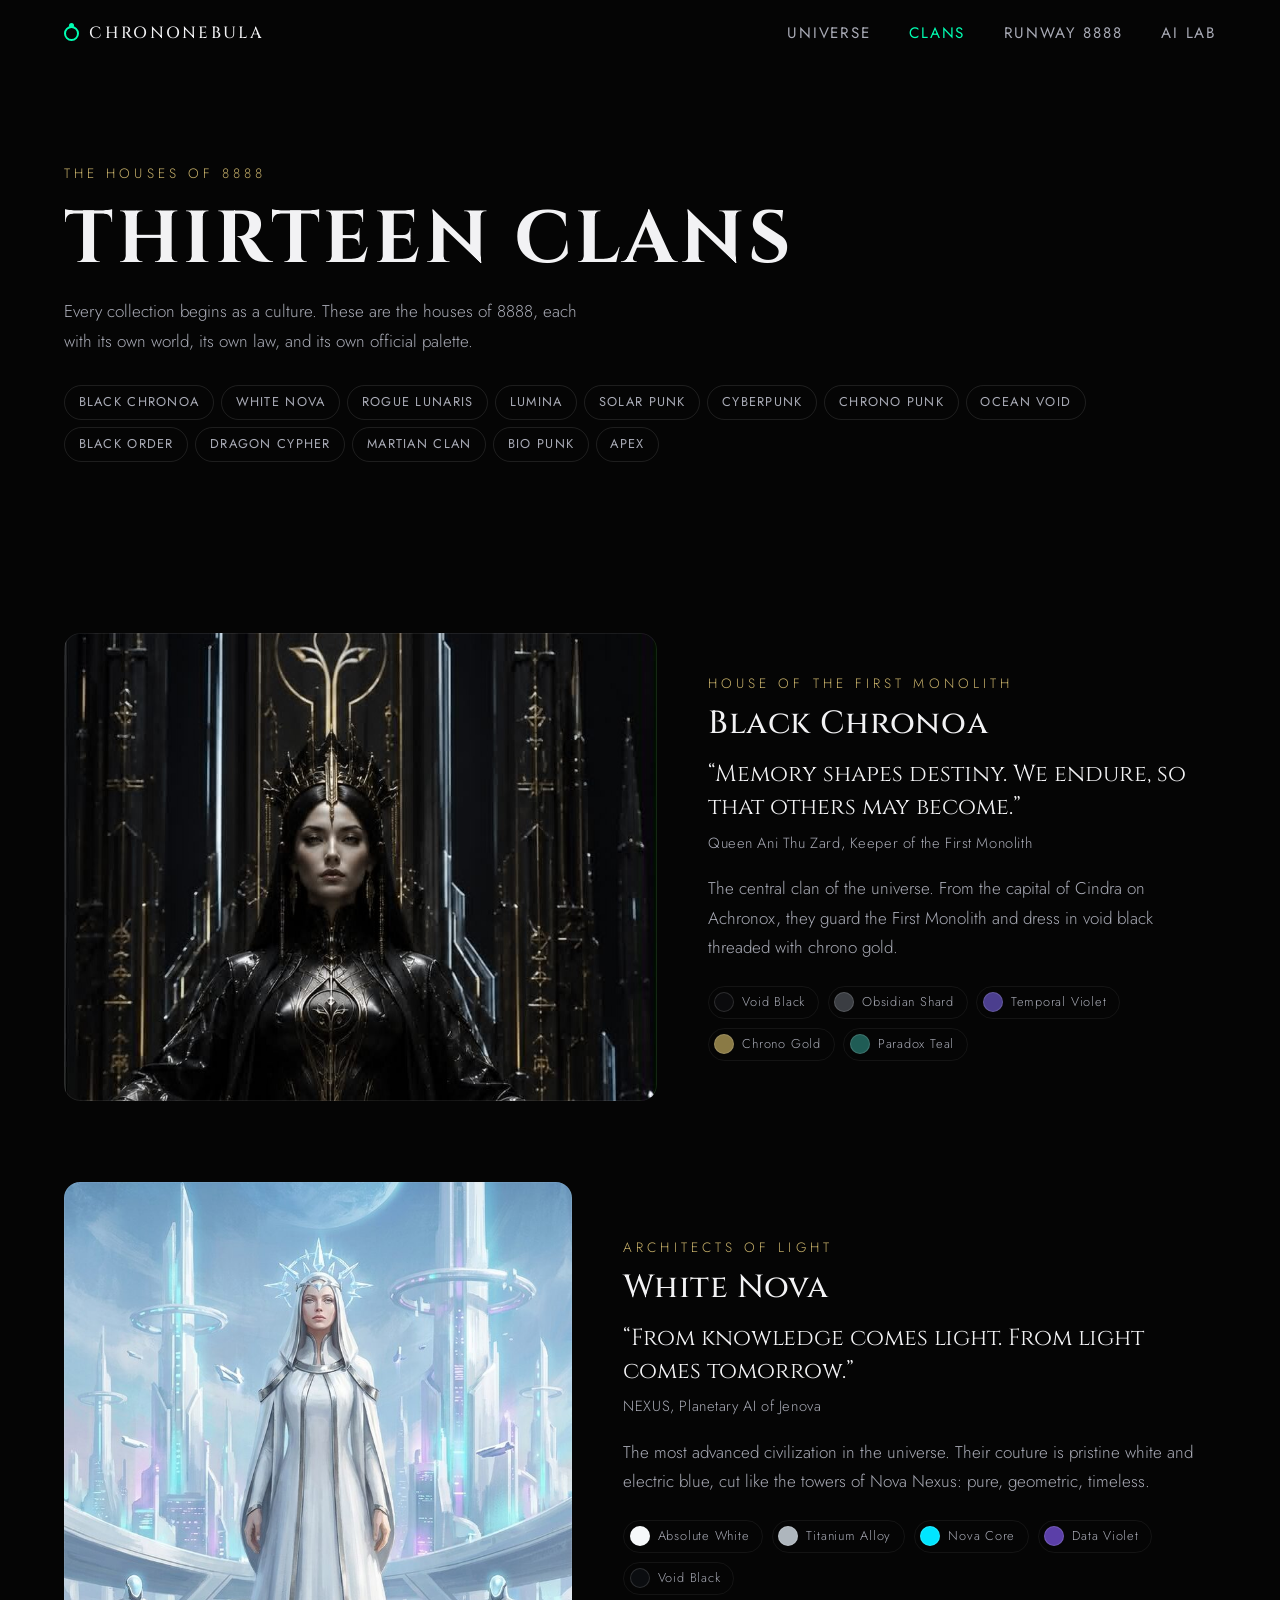
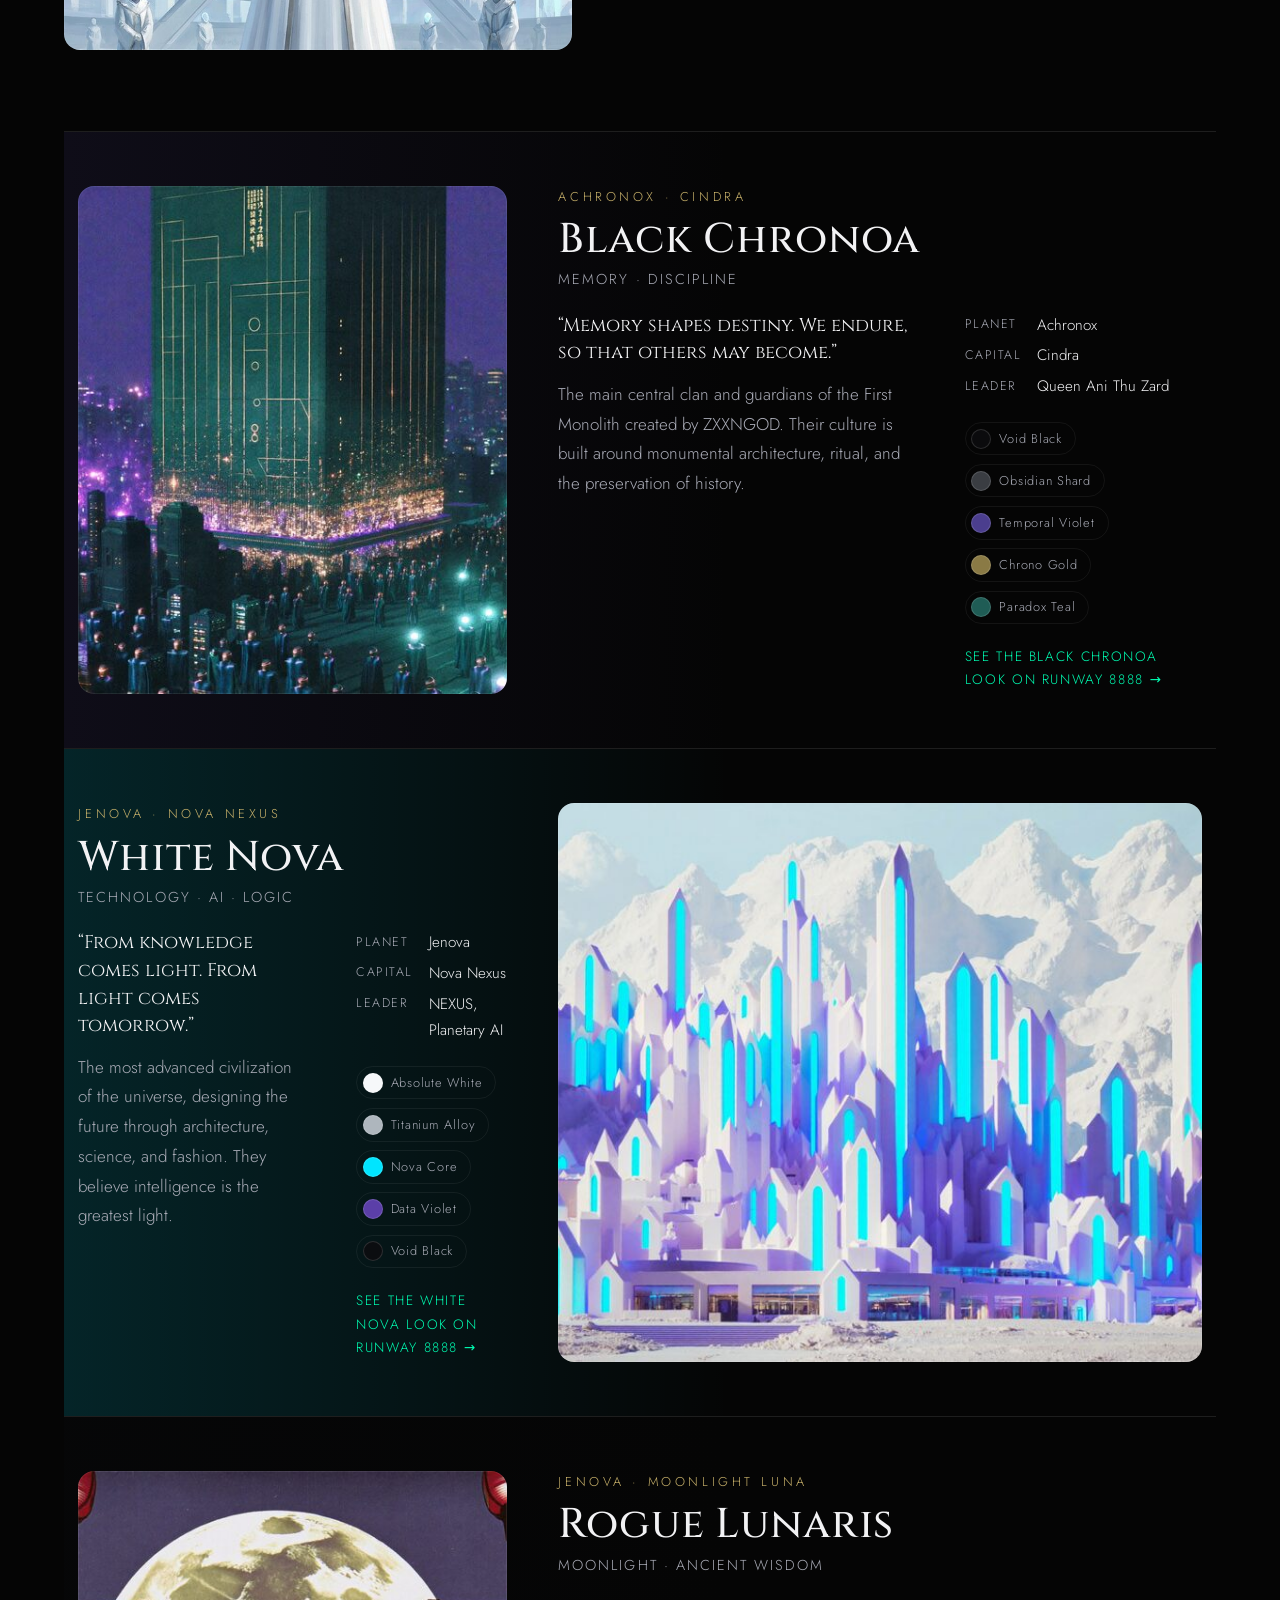
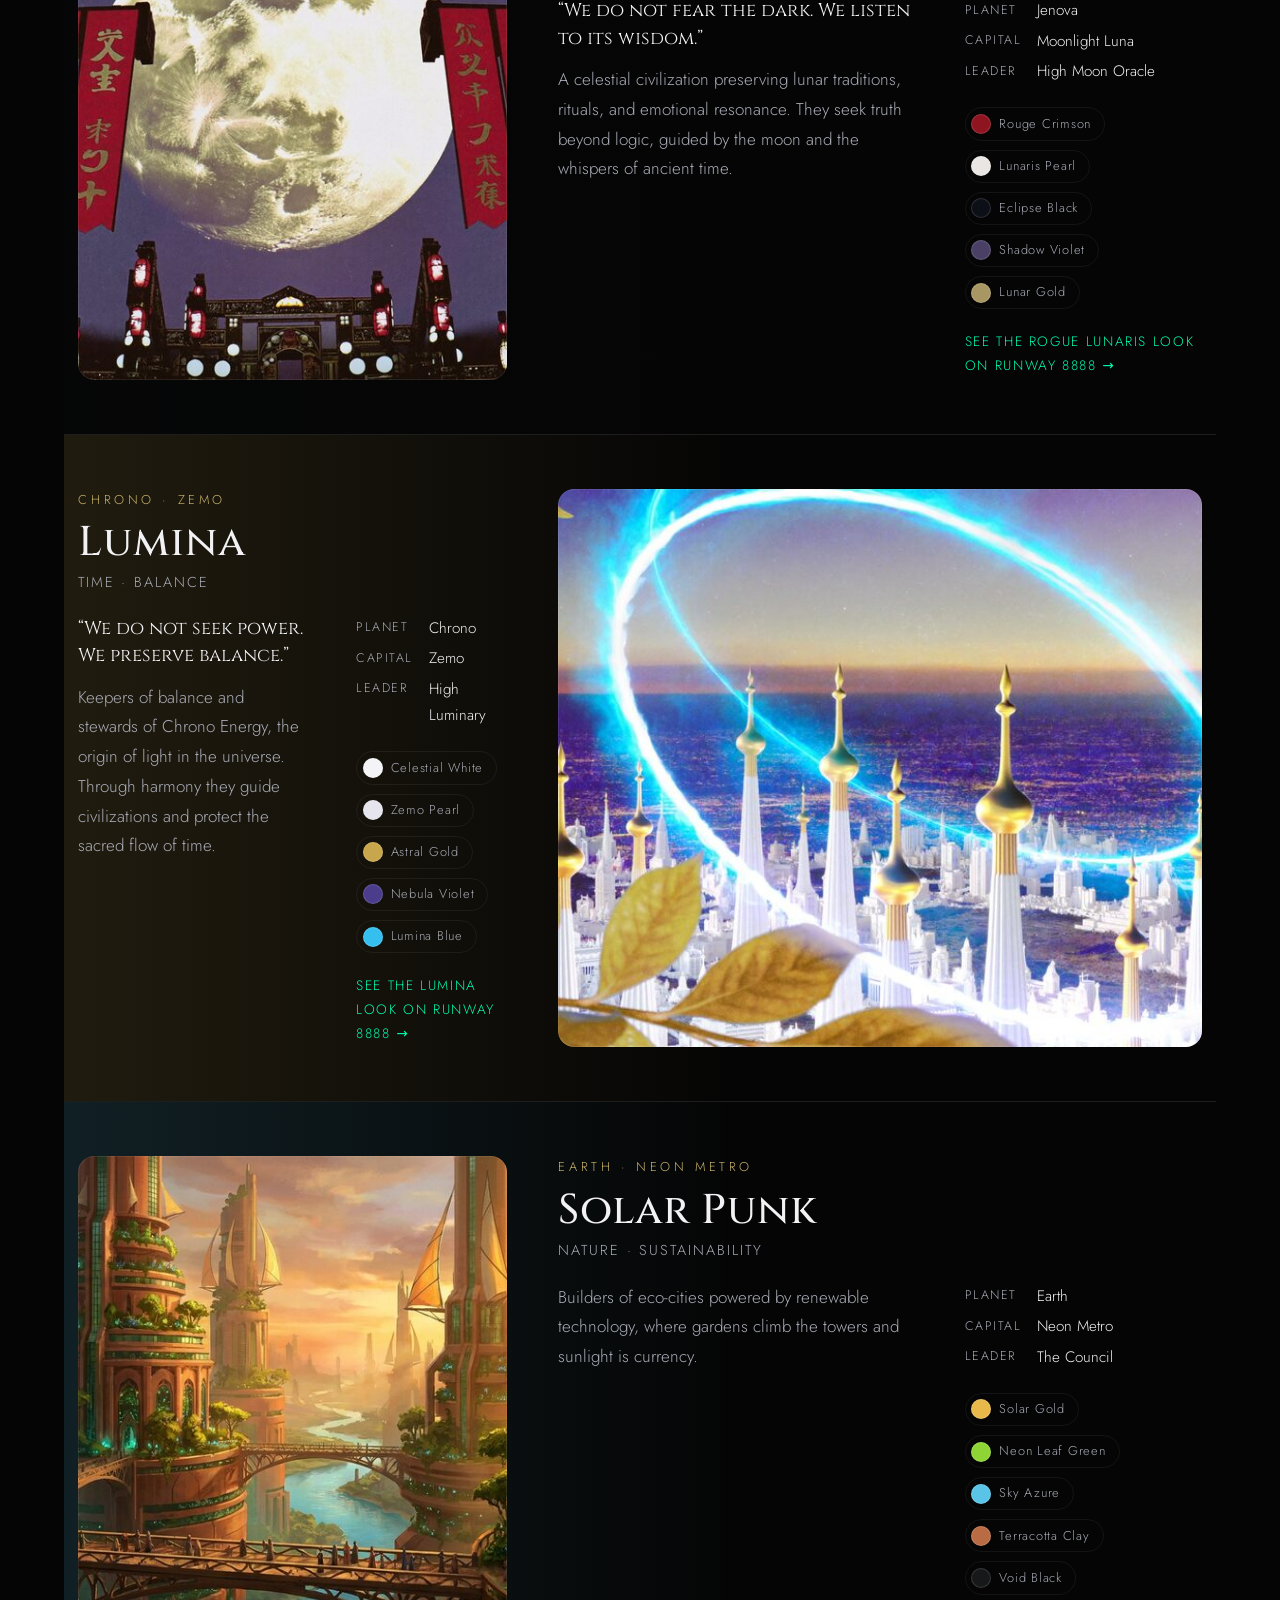
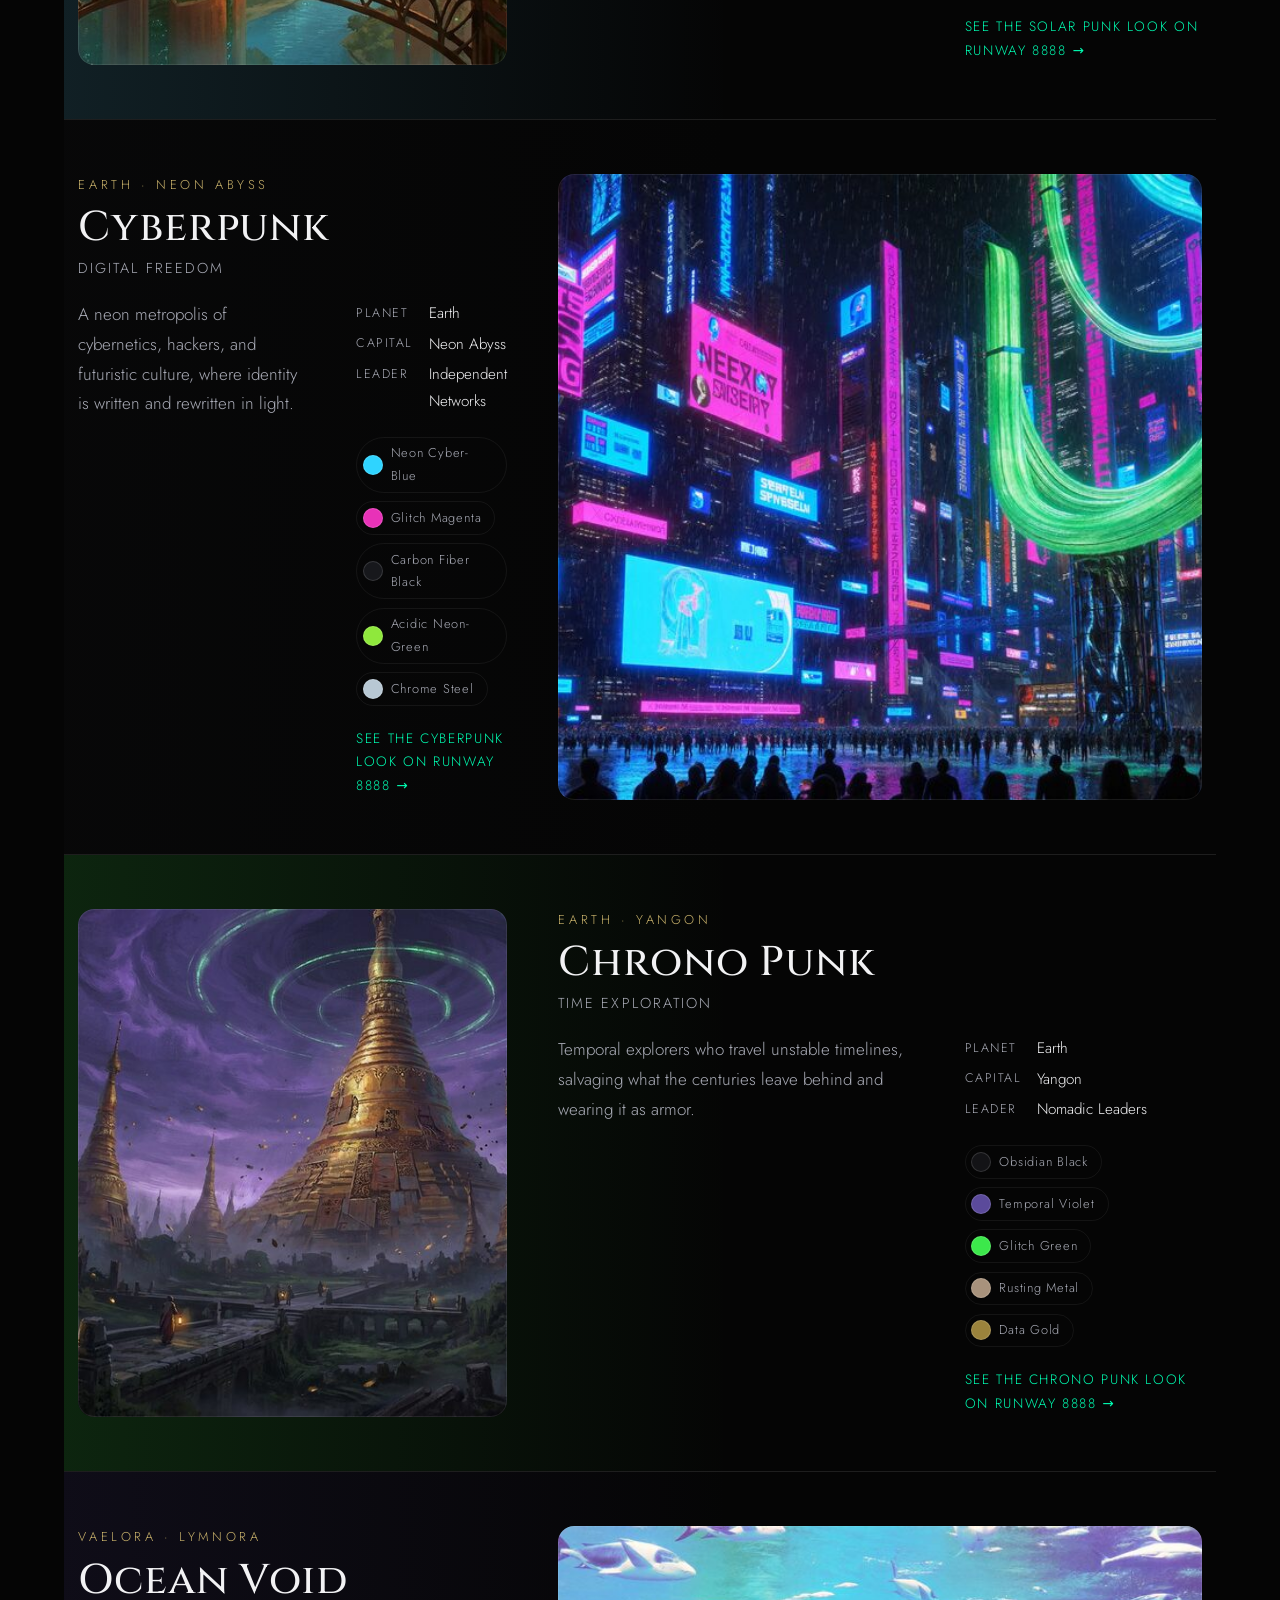
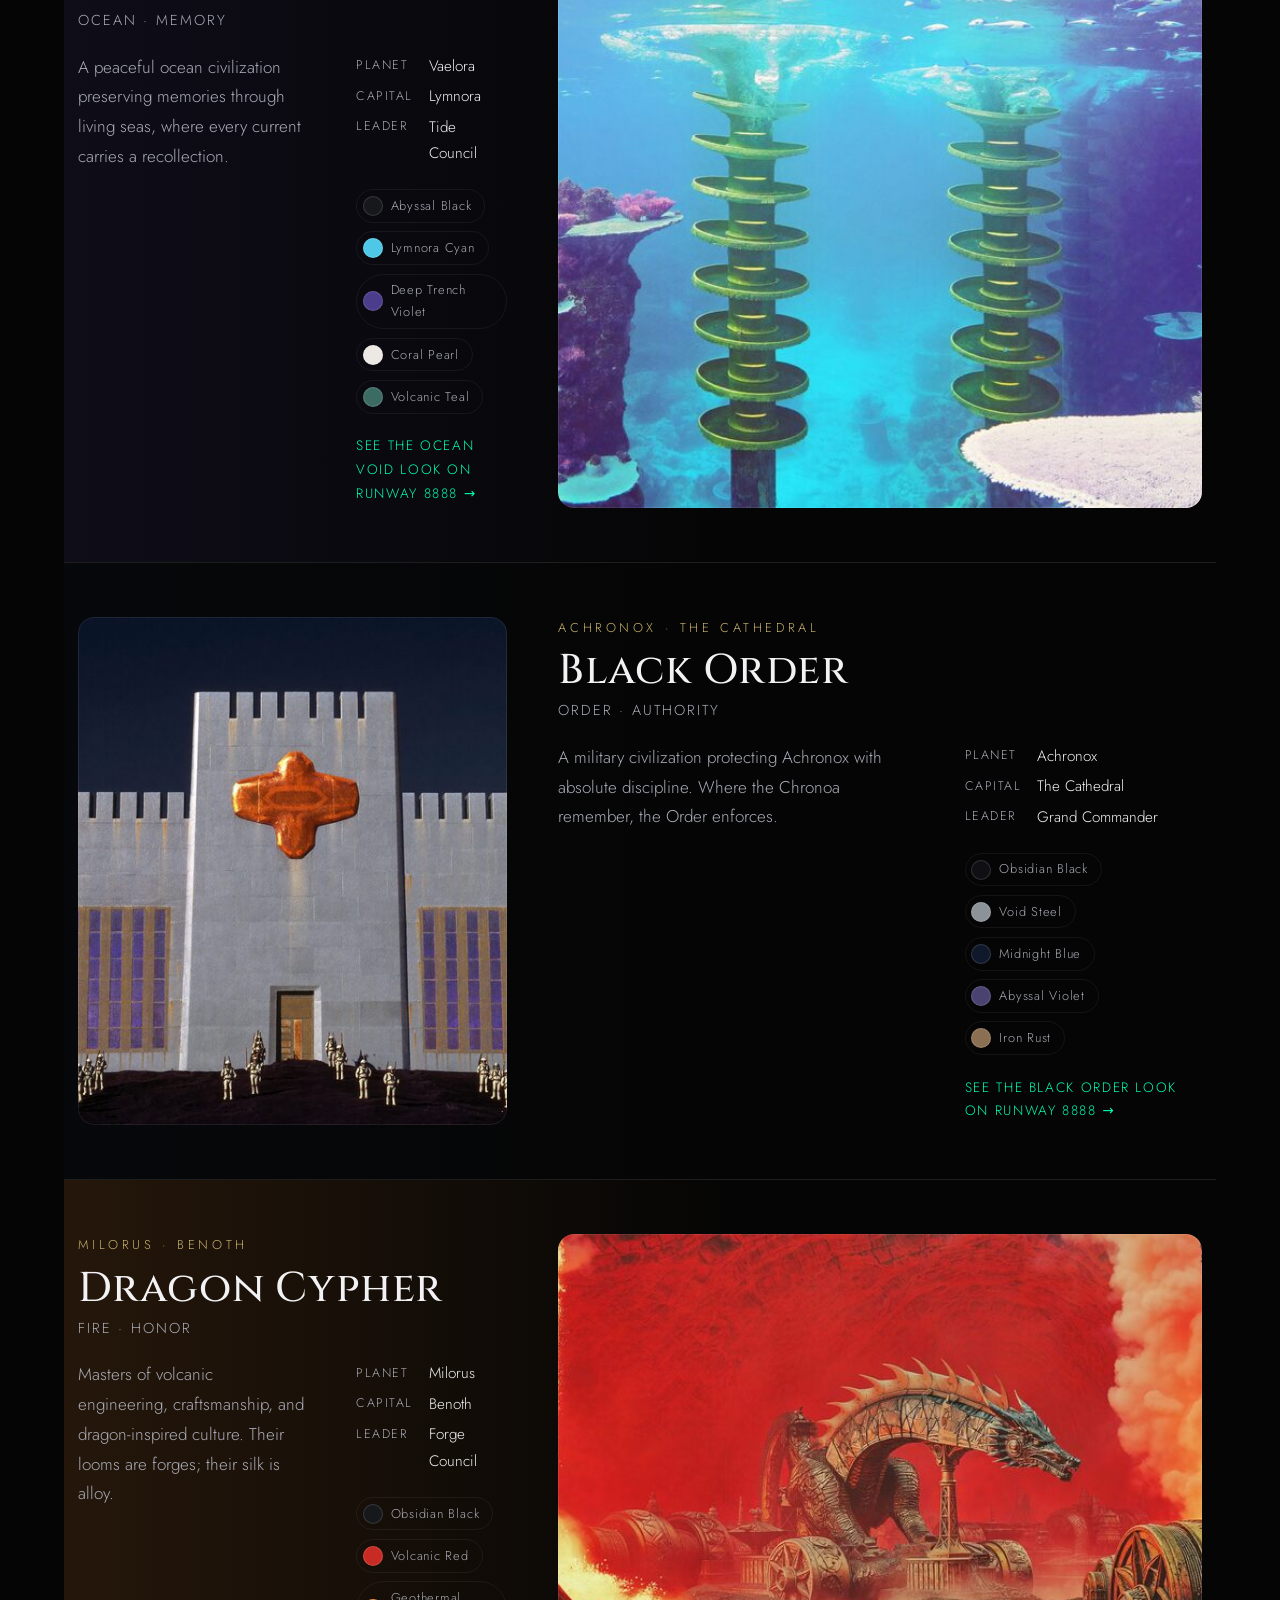
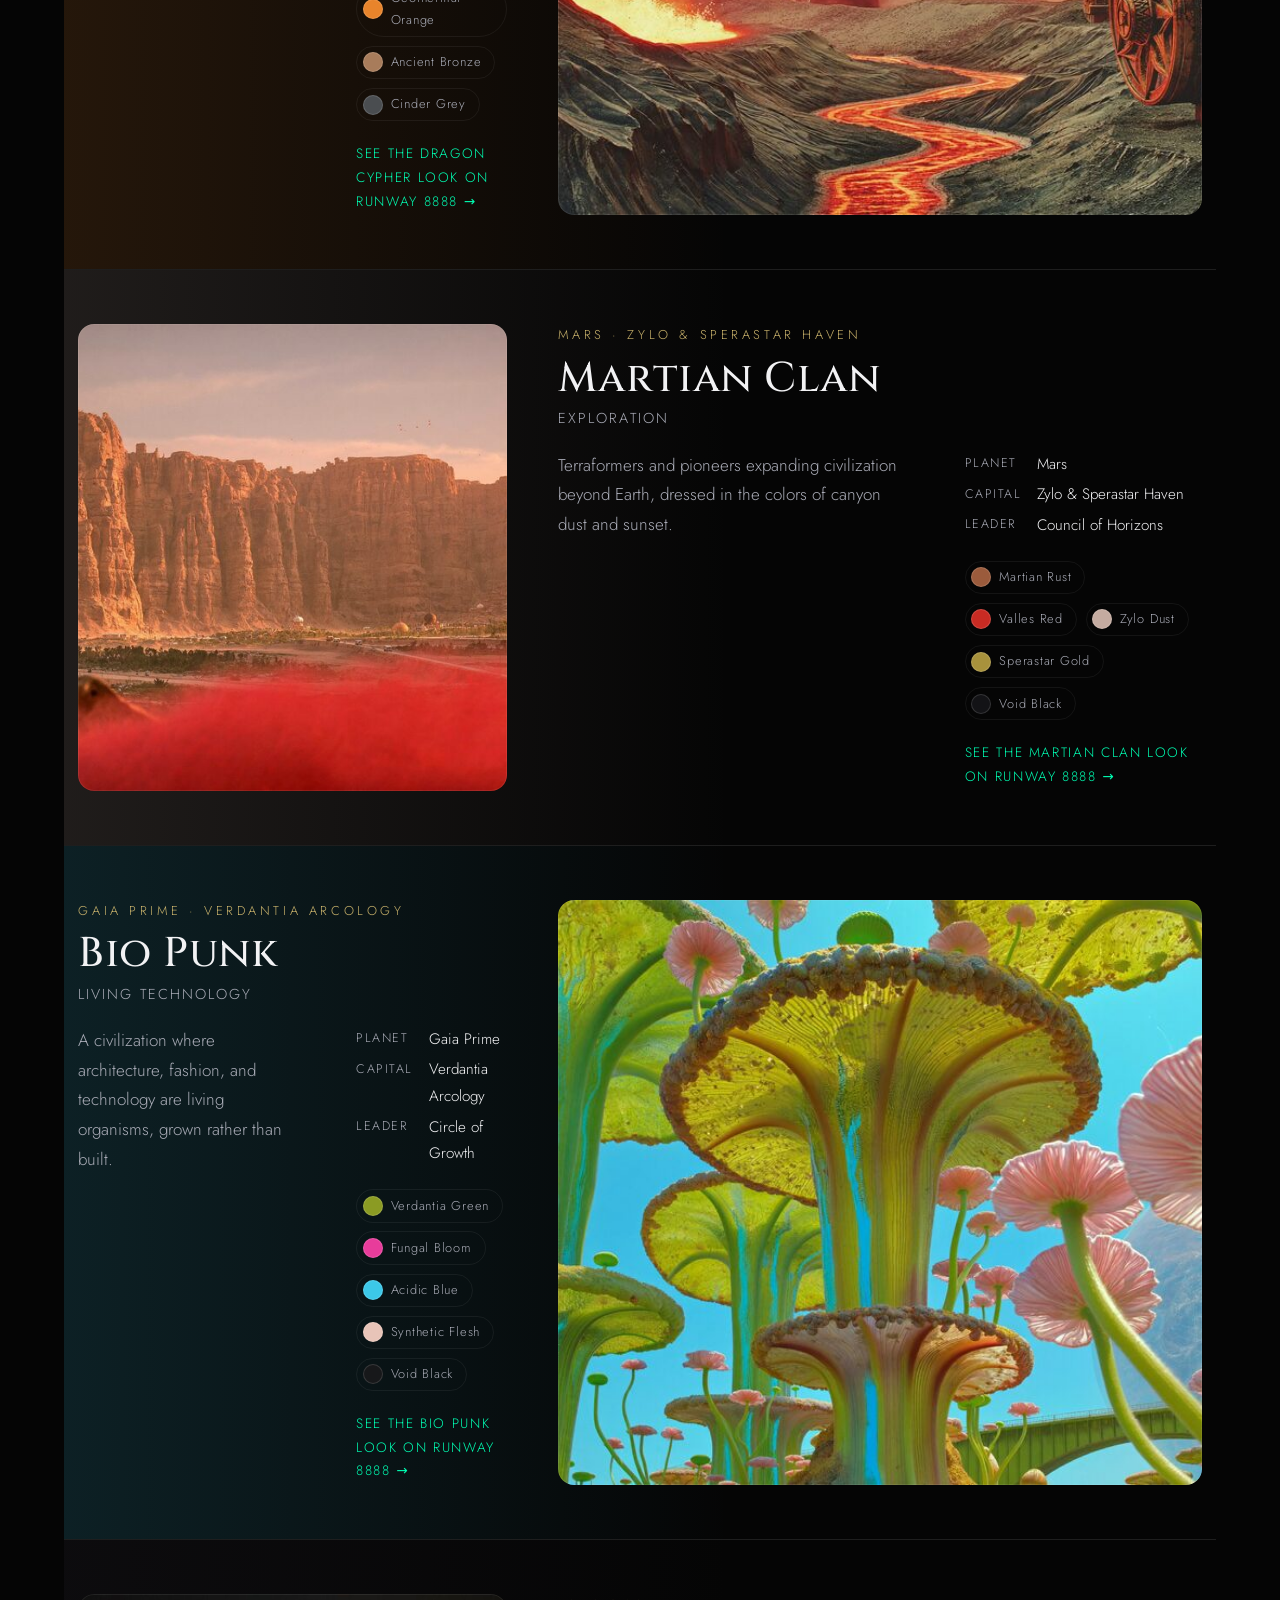
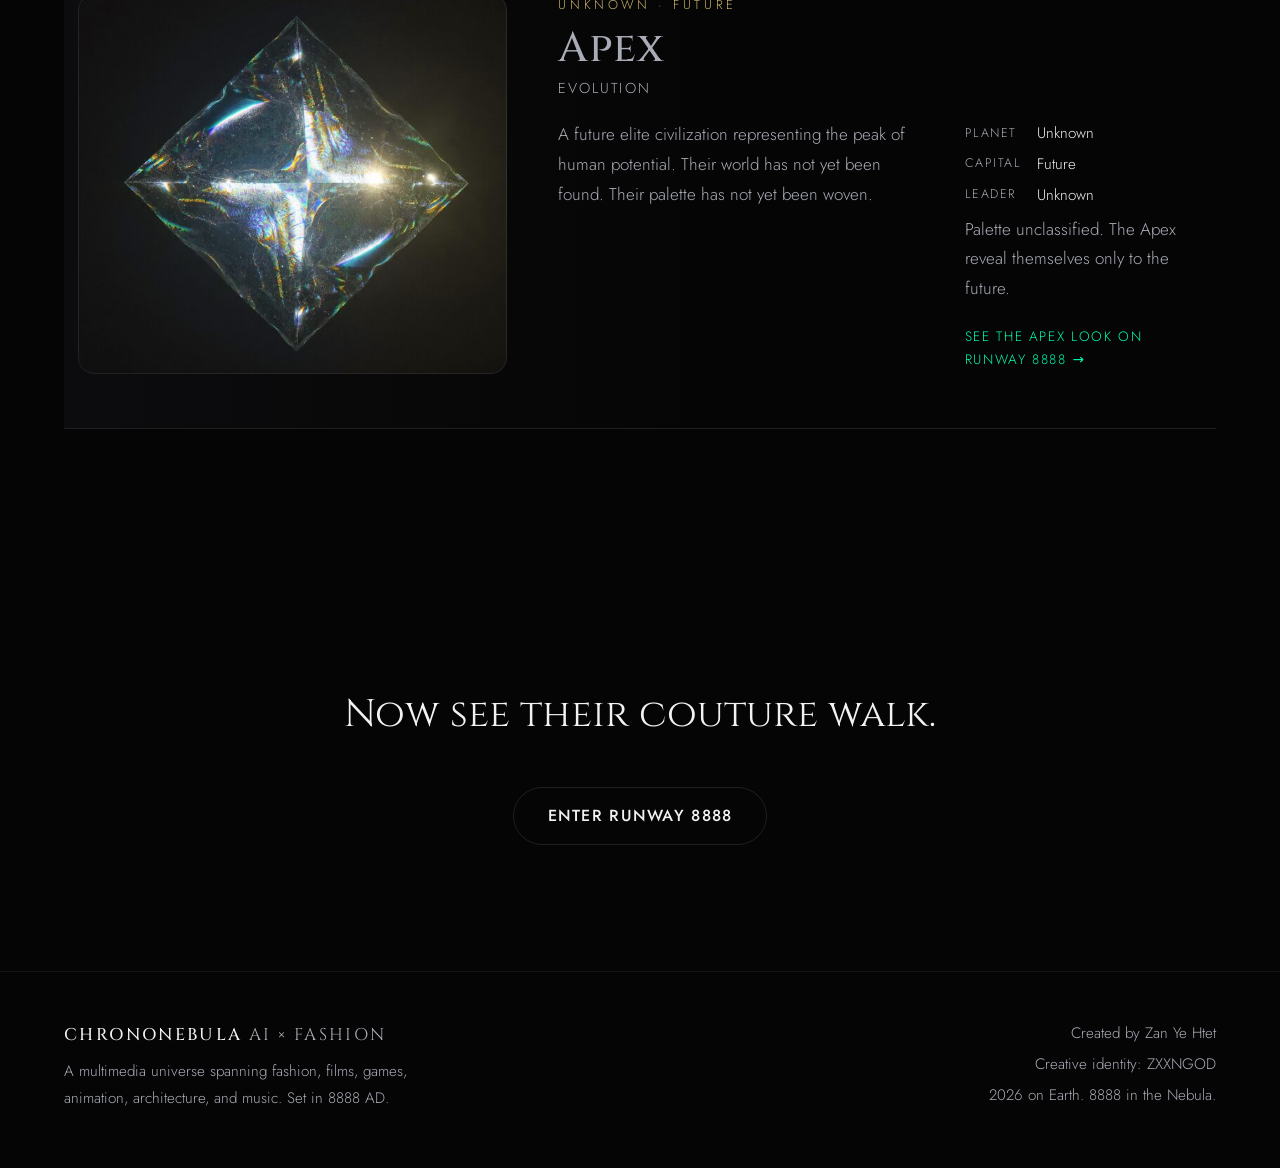
==== commit ad8b58c8: "Impeccable polish pass: a11y, performance, theming, touch targets From the dual-agent critique + tec" ====
--- a/clans.html
+++ b/clans.html
@@ -11,9 +11,8 @@
   <meta property="og:image" content="https://myatgthu.github.io/chrononebula/assets/queen-ani-thu-zard.jpg">
   <meta name="theme-color" content="#050505">
   <link rel="icon" href="data:image/svg+xml,%3Csvg xmlns='http://www.w3.org/2000/svg' viewBox='0 0 100 100'%3E%3Ccircle cx='50' cy='50' r='34' fill='none' stroke='%2300FFB3' stroke-width='6'/%3E%3Ccircle cx='50' cy='16' r='9' fill='%2300FFB3'/%3E%3C/svg%3E">
-  <link rel="preload" href="assets/fonts/cinzel-700.woff2" as="font" type="font/woff2" crossorigin>
-  <link rel="preload" href="assets/fonts/jost-300.woff2" as="font" type="font/woff2" crossorigin>
-  <link rel="preload" href="assets/fonts/jost-400.woff2" as="font" type="font/woff2" crossorigin>
+  <link rel="preload" href="assets/fonts/cinzel.woff2" as="font" type="font/woff2" crossorigin>
+  <link rel="preload" href="assets/fonts/jost.woff2" as="font" type="font/woff2" crossorigin>
   <link rel="stylesheet" href="css/fonts.css">
   <link rel="stylesheet" href="css/style.css">
   <script>document.documentElement.classList.replace('no-js', 'js');</script>
--- a/css/fonts.css
+++ b/css/fonts.css
@@ -1,8 +1,4 @@
-@font-face{font-family:'Cinzel';font-style:normal;font-weight:400;font-display:swap;src:url('../assets/fonts/cinzel-400.woff2') format('woff2');unicode-range:U+0000-00FF,U+0131,U+0152-0153,U+02BB-02BC,U+02C6,U+02DA,U+02DC,U+0304,U+0308,U+0329,U+2000-206F,U+20AC,U+2122,U+2191,U+2193,U+2212,U+2215,U+FEFF,U+FFFD;}
-@font-face{font-family:'Cinzel';font-style:normal;font-weight:500;font-display:swap;src:url('../assets/fonts/cinzel-500.woff2') format('woff2');unicode-range:U+0000-00FF,U+0131,U+0152-0153,U+02BB-02BC,U+02C6,U+02DA,U+02DC,U+0304,U+0308,U+0329,U+2000-206F,U+20AC,U+2122,U+2191,U+2193,U+2212,U+2215,U+FEFF,U+FFFD;}
-@font-face{font-family:'Cinzel';font-style:normal;font-weight:700;font-display:swap;src:url('../assets/fonts/cinzel-700.woff2') format('woff2');unicode-range:U+0000-00FF,U+0131,U+0152-0153,U+02BB-02BC,U+02C6,U+02DA,U+02DC,U+0304,U+0308,U+0329,U+2000-206F,U+20AC,U+2122,U+2191,U+2193,U+2212,U+2215,U+FEFF,U+FFFD;}
-@font-face{font-family:'Jost';font-style:normal;font-weight:300;font-display:swap;src:url('../assets/fonts/jost-300.woff2') format('woff2');unicode-range:U+0000-00FF,U+0131,U+0152-0153,U+02BB-02BC,U+02C6,U+02DA,U+02DC,U+0304,U+0308,U+0329,U+2000-206F,U+20AC,U+2122,U+2191,U+2193,U+2212,U+2215,U+FEFF,U+FFFD;}
-@font-face{font-family:'Jost';font-style:normal;font-weight:400;font-display:swap;src:url('../assets/fonts/jost-400.woff2') format('woff2');unicode-range:U+0000-00FF,U+0131,U+0152-0153,U+02BB-02BC,U+02C6,U+02DA,U+02DC,U+0304,U+0308,U+0329,U+2000-206F,U+20AC,U+2122,U+2191,U+2193,U+2212,U+2215,U+FEFF,U+FFFD;}
-@font-face{font-family:'Jost';font-style:normal;font-weight:500;font-display:swap;src:url('../assets/fonts/jost-500.woff2') format('woff2');unicode-range:U+0000-00FF,U+0131,U+0152-0153,U+02BB-02BC,U+02C6,U+02DA,U+02DC,U+0304,U+0308,U+0329,U+2000-206F,U+20AC,U+2122,U+2191,U+2193,U+2212,U+2215,U+FEFF,U+FFFD;}
-@font-face{font-family:'Jost';font-style:normal;font-weight:600;font-display:swap;src:url('../assets/fonts/jost-600.woff2') format('woff2');unicode-range:U+0000-00FF,U+0131,U+0152-0153,U+02BB-02BC,U+02C6,U+02DA,U+02DC,U+0304,U+0308,U+0329,U+2000-206F,U+20AC,U+2122,U+2191,U+2193,U+2212,U+2215,U+FEFF,U+FFFD;}
-
+/* Variable fonts: one file per family carries every weight the site
+   uses (the old per-weight files were byte-identical copies of these). */
+@font-face{font-family:'Cinzel';font-style:normal;font-weight:400 700;font-display:swap;src:url('../assets/fonts/cinzel.woff2') format('woff2');unicode-range:U+0000-00FF,U+0131,U+0152-0153,U+02BB-02BC,U+02C6,U+02DA,U+02DC,U+0304,U+0308,U+0329,U+2000-206F,U+20AC,U+2122,U+2191,U+2193,U+2212,U+2215,U+FEFF,U+FFFD;}
+@font-face{font-family:'Jost';font-style:normal;font-weight:300 600;font-display:swap;src:url('../assets/fonts/jost.woff2') format('woff2');unicode-range:U+0000-00FF,U+0131,U+0152-0153,U+02BB-02BC,U+02C6,U+02DA,U+02DC,U+0304,U+0308,U+0329,U+2000-206F,U+20AC,U+2122,U+2191,U+2193,U+2212,U+2215,U+FEFF,U+FFFD;}
--- a/css/style.css
+++ b/css/style.css
@@ -1,9 +1,11 @@
 /* ==========================================================================
    ChronoNebula AI × Fashion — design system
    Theme: locked dark. Deep Void #050505, Lunar White ink, Nebula Emerald
-   as the single UI accent. Nova Gold appears only inside clan content.
+   as the single INTERACTIVE accent. Nova Gold is the editorial voice:
+   section kickers and clan content only, never on controls.
    Radius rule: pills for interactive chips/buttons, 16px for panels,
-   4px for swatch tiles. Z scale: nav 100, menu 110, skip 120.
+   4px for swatch tiles. Z scale: nav 100, menu 110, skip 120,
+   scrim 130, drawer 131 (the runway drawer is the one true modal).
    ========================================================================== */
 
 :root {
@@ -15,6 +17,7 @@
   --emerald: #00ffb3;
   --emerald-deep: #00b380;
   --gold: #c9b26b;
+  --on-accent: #031a12;
   --line: rgba(255, 255, 255, 0.1);
   --line-soft: rgba(255, 255, 255, 0.06);
 
@@ -30,6 +33,8 @@
   --z-nav: 100;
   --z-menu: 110;
   --z-skip: 120;
+  --z-scrim: 130;
+  --z-drawer: 131;
 
   --pad-x: clamp(1.25rem, 5vw, 4.5rem);
   --measure: 62ch;
@@ -99,7 +104,7 @@
 
 a { color: var(--ink); }
 
-::selection { background: var(--emerald); color: #031a12; }
+::selection { background: var(--emerald); color: var(--on-accent); }
 
 :focus-visible {
   outline: 2px solid var(--emerald);
@@ -114,7 +119,7 @@
   z-index: var(--z-skip);
   padding: 0.6rem 1.1rem;
   background: var(--emerald);
-  color: #031a12;
+  color: var(--on-accent);
   font-weight: 500;
   text-decoration: none;
   border-radius: 999px;
@@ -143,7 +148,7 @@
 
 .btn-solid {
   background: var(--emerald);
-  color: #031a12;
+  color: var(--on-accent);
 }
 .btn-ghost {
   border: 1px solid var(--line);
@@ -154,6 +159,28 @@
   .btn-solid:hover { background: #59ffcb; }
   .btn-ghost:hover { border-color: var(--emerald); color: var(--emerald); }
 }
+
+/* Invisible hit-area extensions: the small pills and text links keep
+   their couture scale while their touch targets clear ~44px. */
+.planet-chip,
+.clan-index-chip,
+.clan-runway-link,
+.lookbook-watch,
+.nav-brand { position: relative; }
+.planet-chip::after,
+.clan-index-chip::after,
+.clan-runway-link::after,
+.lookbook-watch::after,
+.nav-brand::after {
+  content: '';
+  position: absolute;
+  left: 0;
+  right: 0;
+  top: -7px;
+  bottom: -7px;
+}
+.clan-runway-link::after { top: -10px; bottom: -10px; }
+.nav-brand::after { top: -8px; bottom: -8px; }
 
 /* --------------------------------------------------------------------------
    Glass (purposeful: nav when scrolled, universe panel)
@@ -334,8 +361,10 @@
   width: 100%;
   height: 100%;
   object-fit: cover;
-  object-position: center 32%;
-  filter: saturate(0.82) brightness(0.9);
+  /* Melina stands in the right third: bias the crop so she survives
+     portrait framings */
+  object-position: 68% 30%;
+  filter: saturate(0.88) brightness(0.94);
 }
 .hero-canvas {
   position: absolute;
@@ -541,13 +570,13 @@
 }
 .planet-chip:active { transform: scale(0.97); }
 .planet-chip[aria-pressed='true'] {
-  color: #031a12;
+  color: var(--on-accent);
   background: var(--emerald);
   border-color: var(--emerald);
 }
 @media (hover: hover) and (pointer: fine) {
   .planet-chip:hover { color: var(--ink); border-color: var(--ink-dim); }
-  .planet-chip[aria-pressed='true']:hover { color: #031a12; }
+  .planet-chip[aria-pressed='true']:hover { color: var(--on-accent); }
 }
 
 .universe-info h3 {
@@ -739,10 +768,37 @@
 
 .clan-card {
   position: relative;
+  display: grid;
+  grid-template-columns: minmax(0, 2fr) minmax(0, 3fr);
+  gap: clamp(1.5rem, 4vw, 3.5rem);
+  align-items: center;
   border-bottom: 1px solid var(--line);
   padding: clamp(2.4rem, 6vh, 3.8rem) 0.9rem;
   scroll-margin-top: 84px;
 }
+.clan-card-media {
+  margin: 0;
+  border-radius: var(--r-panel);
+  overflow: hidden;
+  align-self: stretch;
+}
+.clan-card-media::after {
+  content: '';
+  position: absolute;
+  inset: 0;
+  box-shadow: inset 0 0 0 1px rgba(255, 255, 255, 0.08);
+  border-radius: inherit;
+  pointer-events: none;
+}
+.clan-card-media img {
+  width: 100%;
+  height: 100%;
+  min-height: 280px;
+  object-fit: cover;
+  display: block;
+}
+/* alternate plate sides for rhythm down the codex */
+.clan-card:nth-child(even) .clan-card-media { order: 2; }
 .clan-card::before {
   content: '';
   position: absolute;
@@ -836,7 +892,15 @@
   .feature-nova { grid-template-columns: 1fr; }
   .feature-nova .feature-media { order: 0; }
   .feature-media img { height: clamp(16rem, 42vh, 24rem); }
-  .clan-card { padding: 1.9rem 0.4rem 2.2rem; }
+  .clan-card {
+    grid-template-columns: 1fr;
+    padding: 1.9rem 0.4rem 2.2rem;
+  }
+  .clan-card:nth-child(even) .clan-card-media { order: 0; }
+  .clan-card-media img {
+    min-height: 0;
+    height: clamp(11rem, 32vw, 15rem);
+  }
   .clan-card-body { grid-template-columns: 1fr; }
 }
 
@@ -927,23 +991,131 @@
 .page-lede { color: var(--ink-dim); max-width: 52ch; }
 
 /* --------------------------------------------------------------------------
-   Runway 8888 — the atelier
+   Runway 8888 — the atelier, in a slide-out drawer
    -------------------------------------------------------------------------- */
 
-.atelier {
+.runway-scrim {
+  position: fixed;
+  inset: 0;
+  background: rgba(2, 3, 4, 0.62);
+  -webkit-backdrop-filter: blur(3px);
+  backdrop-filter: blur(3px);
+  opacity: 0;
+  pointer-events: none;
+  transition: opacity 360ms ease;
+  z-index: var(--z-scrim);
+}
+.runway-scrim.on { opacity: 1; pointer-events: auto; }
+
+.runway-drawer {
+  position: fixed;
+  top: 0;
+  right: 0;
+  bottom: 0;
+  width: min(820px, 100vw);
+  display: flex;
+  flex-direction: column;
+  overflow-y: auto;
+  overscroll-behavior: contain;
   background:
     radial-gradient(90% 70% at 50% 100%, #0a0d10 0%, var(--void) 70%);
-  padding-bottom: clamp(3rem, 6vh, 5rem);
+  border-left: 1px solid var(--line-soft);
+  box-shadow: -30px 0 80px rgba(0, 0, 0, 0.55);
+  transform: translateX(102%);
+  visibility: hidden;
+  transition: transform 520ms var(--ease-out), visibility 0s linear 520ms;
+  z-index: var(--z-drawer);
+}
+.runway-drawer.open {
+  transform: translateX(0);
+  visibility: visible;
+  transition: transform 520ms var(--ease-out);
+}
+@media (prefers-reduced-motion: reduce) {
+  .runway-scrim,
+  .runway-drawer,
+  .runway-drawer.open { transition: none; }
+}
+.drawer-lock { overflow: hidden; }
+
+.drawer-head {
+  display: flex;
+  align-items: center;
+  justify-content: space-between;
+  padding: 1rem var(--pad-x) 0.9rem;
+}
+.drawer-title {
+  color: var(--ink-dim);
+  font-size: 0.8rem;
+  letter-spacing: 0.3em;
+  text-transform: uppercase;
+}
+.drawer-close {
+  width: 44px;
+  height: 44px;
+  border-radius: 50%;
+  border: 1px solid var(--line);
+  background: rgba(5, 5, 5, 0.4);
+  color: var(--ink);
+  font-size: 1rem;
+  line-height: 1;
+  cursor: pointer;
+  transition: color 200ms ease, border-color 200ms ease, transform 160ms var(--ease-out);
+}
+.drawer-close:active { transform: scale(0.94); }
+@media (hover: hover) and (pointer: fine) {
+  .drawer-close:hover { color: var(--emerald); border-color: var(--emerald); }
 }
 
 .atelier-stage {
   position: relative;
-  height: min(86vh, 900px);
-  min-height: 560px;
+  flex: 1;
+  min-height: 0;
   border-top: 1px solid var(--line-soft);
-  border-bottom: 1px solid var(--line-soft);
   overflow: hidden;
 }
+
+/* the inspect loupe: a 4:5 editorial crop magnifying the photograph
+   under the pointer */
+.atelier-loupe {
+  position: absolute;
+  top: 0;
+  left: 0;
+  width: clamp(150px, 20vw, 210px);
+  aspect-ratio: 4 / 5;
+  border-radius: 14px;
+  background-color: #000;
+  background-repeat: no-repeat;
+  box-shadow:
+    inset 0 0 0 1px rgba(255, 255, 255, 0.16),
+    0 18px 50px rgba(0, 0, 0, 0.6),
+    0 0 0 1px rgba(0, 255, 179, 0.14);
+  opacity: 0;
+  transition: opacity 180ms ease;
+  pointer-events: none;
+  will-change: transform;
+  z-index: 3;
+}
+.atelier-loupe.on { opacity: 1; }
+
+.atelier-hint {
+  position: absolute;
+  left: 50%;
+  bottom: 1.1rem;
+  transform: translateX(-50%);
+  color: var(--ink-dim);
+  font-size: 0.78rem;
+  letter-spacing: 0.14em;
+  text-transform: uppercase;
+  white-space: nowrap;
+  opacity: 0;
+  transition: opacity 600ms ease;
+  pointer-events: none;
+  z-index: 2;
+}
+.atelier-hint.on { opacity: 0.7; }
+/* the weave status sits a line above the hint so they never collide */
+.atelier-status { bottom: 2.9rem; }
 #atelier-canvas {
   position: absolute;
   inset: 0;
@@ -962,34 +1134,84 @@
 .atelier-stage.no-webgl #atelier-canvas { display: none; }
 .atelier-stage.no-webgl .runway-fallback { display: block; }
 
+/* collapsed by default: a one-line caption strip docked at the top so
+   the figure weaves on a clean stage; "Details" discloses the story */
 .look-panel {
   position: absolute;
-  top: 1.25rem;
-  right: 1.25rem;
-  width: min(370px, 88vw);
-  max-height: calc(100% - 2.5rem);
+  top: 1rem;
+  left: 1rem;
+  right: 1rem;
+  max-height: calc(100% - 2rem);
   overflow-y: auto;
   overscroll-behavior: contain;
-  padding: 1.5rem 1.5rem 1.35rem;
+  padding: 0;
+}
+.look-caption {
+  display: flex;
+  align-items: baseline;
+  gap: 1rem;
+  width: 100%;
+  padding: 0.85rem 1.15rem;
+  background: none;
+  border: 0;
+  color: var(--ink);
+  font: inherit;
+  text-align: left;
+  cursor: pointer;
+}
+.look-caption:focus-visible {
+  outline: 2px solid var(--emerald);
+  outline-offset: -2px;
 }
 .look-count {
   color: var(--ink-dim);
-  font-size: 0.78rem;
-  letter-spacing: 0.28em;
-  text-transform: uppercase;
-  margin-bottom: 1rem;
+  font-size: 0.72rem;
+  letter-spacing: 0.24em;
+  text-transform: uppercase;
+  white-space: nowrap;
 }
 .look-house {
   color: var(--gold);
-  font-size: 0.85rem;
-  letter-spacing: 0.3em;
-  text-transform: uppercase;
-  margin-bottom: 0.35rem;
+  font-size: 0.72rem;
+  letter-spacing: 0.24em;
+  text-transform: uppercase;
+  white-space: nowrap;
 }
 .look-title {
-  font-size: clamp(1.5rem, 2.6vw, 1.95rem);
+  font-family: var(--font-display, inherit);
+  font-size: 1.08rem;
   font-weight: 500;
-  margin-bottom: 0.8rem;
+  letter-spacing: 0.04em;
+  flex: 1;
+  min-width: 0;
+  overflow: hidden;
+  text-overflow: ellipsis;
+  white-space: nowrap;
+}
+.look-more {
+  color: var(--ink-dim);
+  font-size: 0.72rem;
+  letter-spacing: 0.18em;
+  text-transform: uppercase;
+  white-space: nowrap;
+}
+.look-caret {
+  display: inline-block;
+  font-style: normal;
+  transition: transform 300ms var(--ease-out);
+}
+.look-panel.expanded .look-caret { transform: rotate(180deg); }
+/* narrow screens: the title takes its own line under the caption row */
+@media (max-width: 560px) {
+  .look-caption { flex-wrap: wrap; row-gap: 0.2rem; }
+  .look-more { margin-left: auto; }
+  .look-title { flex-basis: 100%; white-space: normal; }
+}
+@media (hover: hover) and (pointer: fine) {
+  .look-caption:hover .look-more { color: var(--emerald); }
+}
+.look-details {
+  padding: 0.1rem 1.15rem 1.15rem;
 }
 .look-notes {
   color: var(--ink-dim);
@@ -1039,6 +1261,7 @@
 
 @media (max-width: 900px) {
   .atelier-stage {
+    flex: none;
     height: auto;
     min-height: 0;
     display: flex;
@@ -1047,8 +1270,8 @@
   #atelier-canvas {
     position: relative;
     order: 1;
-    height: 54vh;
-    min-height: 360px;
+    height: 58vh;
+    min-height: 380px;
   }
   .atelier-hud {
     position: static;
@@ -1063,47 +1286,105 @@
     max-height: none;
     margin: 1rem var(--pad-x) 1.4rem;
   }
-}
-
-.runway-chips {
+  /* the stage is a flex column here, so pin the hint to the canvas,
+     not the stage bottom */
+  .atelier-hint {
+    bottom: auto;
+    top: calc(max(58vh, 380px) - 2.4rem);
+  }
+  .atelier-status { top: calc(max(58vh, 380px) - 4.2rem); }
+}
+
+/* --------------------------------------------------------------------------
+   Runway 8888 — the lookbook
+   -------------------------------------------------------------------------- */
+
+.lookbook {
+  padding: clamp(3.5rem, 8vh, 6rem) var(--pad-x) clamp(1.5rem, 4vh, 3rem);
+  max-width: 96rem;
+  margin-inline: auto;
+}
+.lookbook-head h2 {
+  font-size: clamp(1.7rem, 3.6vw, 2.6rem);
+  letter-spacing: 0.04em;
+  text-transform: uppercase;
+}
+.lookbook-head .page-lede { margin-top: 0.7rem; }
+
+.lookbook-grid {
+  position: relative;
+  display: grid;
+  grid-template-columns: repeat(auto-fill, minmax(14rem, 1fr));
+  gap: clamp(1rem, 2.2vw, 1.8rem);
+  margin-top: clamp(1.6rem, 4vh, 2.6rem);
+}
+
+.lookbook-card {
   display: flex;
-  flex-wrap: wrap;
-  gap: 0.6rem;
-  padding: 2rem var(--pad-x) 0;
-  max-width: 72rem;
-}
-.runway-chip {
-  display: inline-flex;
-  align-items: center;
-  gap: 0.55rem;
+  flex-direction: column;
+  border: 1px solid var(--line-soft);
+  border-radius: var(--r-panel);
+  overflow: hidden;
+  background: var(--surface);
+  transition: border-color 300ms ease;
+}
+.lookbook-media {
+  margin: 0;
+  aspect-ratio: 9 / 16;
+  overflow: hidden;
+  background: #000;
+  cursor: pointer;   /* the photograph opens the runway drawer */
+}
+.lookbook-media img {
+  display: block;
+  width: 100%;
+  height: 100%;
+  object-fit: cover;
+  transition: transform 500ms var(--ease-out);
+}
+.lookbook-info {
+  padding: 1rem 1.15rem 1.25rem;
+}
+.lookbook-house {
+  color: var(--gold);
+  font-size: 0.72rem;
+  letter-spacing: 0.24em;
+  text-transform: uppercase;
+}
+.lookbook-info h3 {
+  font-family: var(--font-display, inherit);
+  font-size: 1.18rem;
+  letter-spacing: 0.04em;
+  margin: 0.35rem 0 0.4rem;
+}
+.lookbook-materials {
+  color: var(--ink-dim);
+  font-size: 0.8rem;
+  letter-spacing: 0.03em;
+}
+.lookbook-watch {
   background: none;
-  border: 1px solid var(--line);
-  border-radius: 999px;
-  padding: 0.42rem 1rem 0.42rem 0.5rem;
-  color: var(--ink-dim);
-  font-family: var(--font-body);
-  font-size: 0.88rem;
-  font-weight: 400;
-  letter-spacing: 0.08em;
+  border: 0;
+  padding: 0.5rem 0 0;
+  margin-top: 0.35rem;
+  color: var(--emerald);
+  font: inherit;
+  font-size: 0.8rem;
+  letter-spacing: 0.14em;
+  text-transform: uppercase;
   cursor: pointer;
-  transition: color 200ms ease, border-color 200ms ease, transform 160ms var(--ease-out);
-}
-.runway-chip:active { transform: scale(0.97); }
-.runway-chip i {
-  width: 22px;
-  height: 22px;
-  border-radius: 50%;
-  flex: none;
-  background: linear-gradient(135deg, var(--g1, #333) 0 33%, var(--g2, #666) 33% 66%, var(--g3, #999) 66% 100%);
-  box-shadow: inset 0 0 0 1px rgba(255, 255, 255, 0.14);
-}
-.runway-chip[aria-pressed='true'] {
-  color: var(--ink);
-  border-color: var(--emerald);
+}
+.lookbook-watch:focus-visible {
+  outline: 2px solid var(--emerald);
+  outline-offset: 3px;
 }
 @media (hover: hover) and (pointer: fine) {
-  .runway-chip:hover { color: var(--ink); border-color: var(--ink-dim); }
-}
+  /* the image floats up into the card */
+  .lookbook-card:hover { border-color: rgba(0, 255, 179, 0.35); }
+  .lookbook-card:hover .lookbook-media img { transform: translateY(-12px) scale(1.045); }
+  .lookbook-watch:hover { text-decoration: underline; text-underline-offset: 4px; }
+}
+.lookbook-loupe { z-index: 5; }
 
 /* --------------------------------------------------------------------------
    Lab
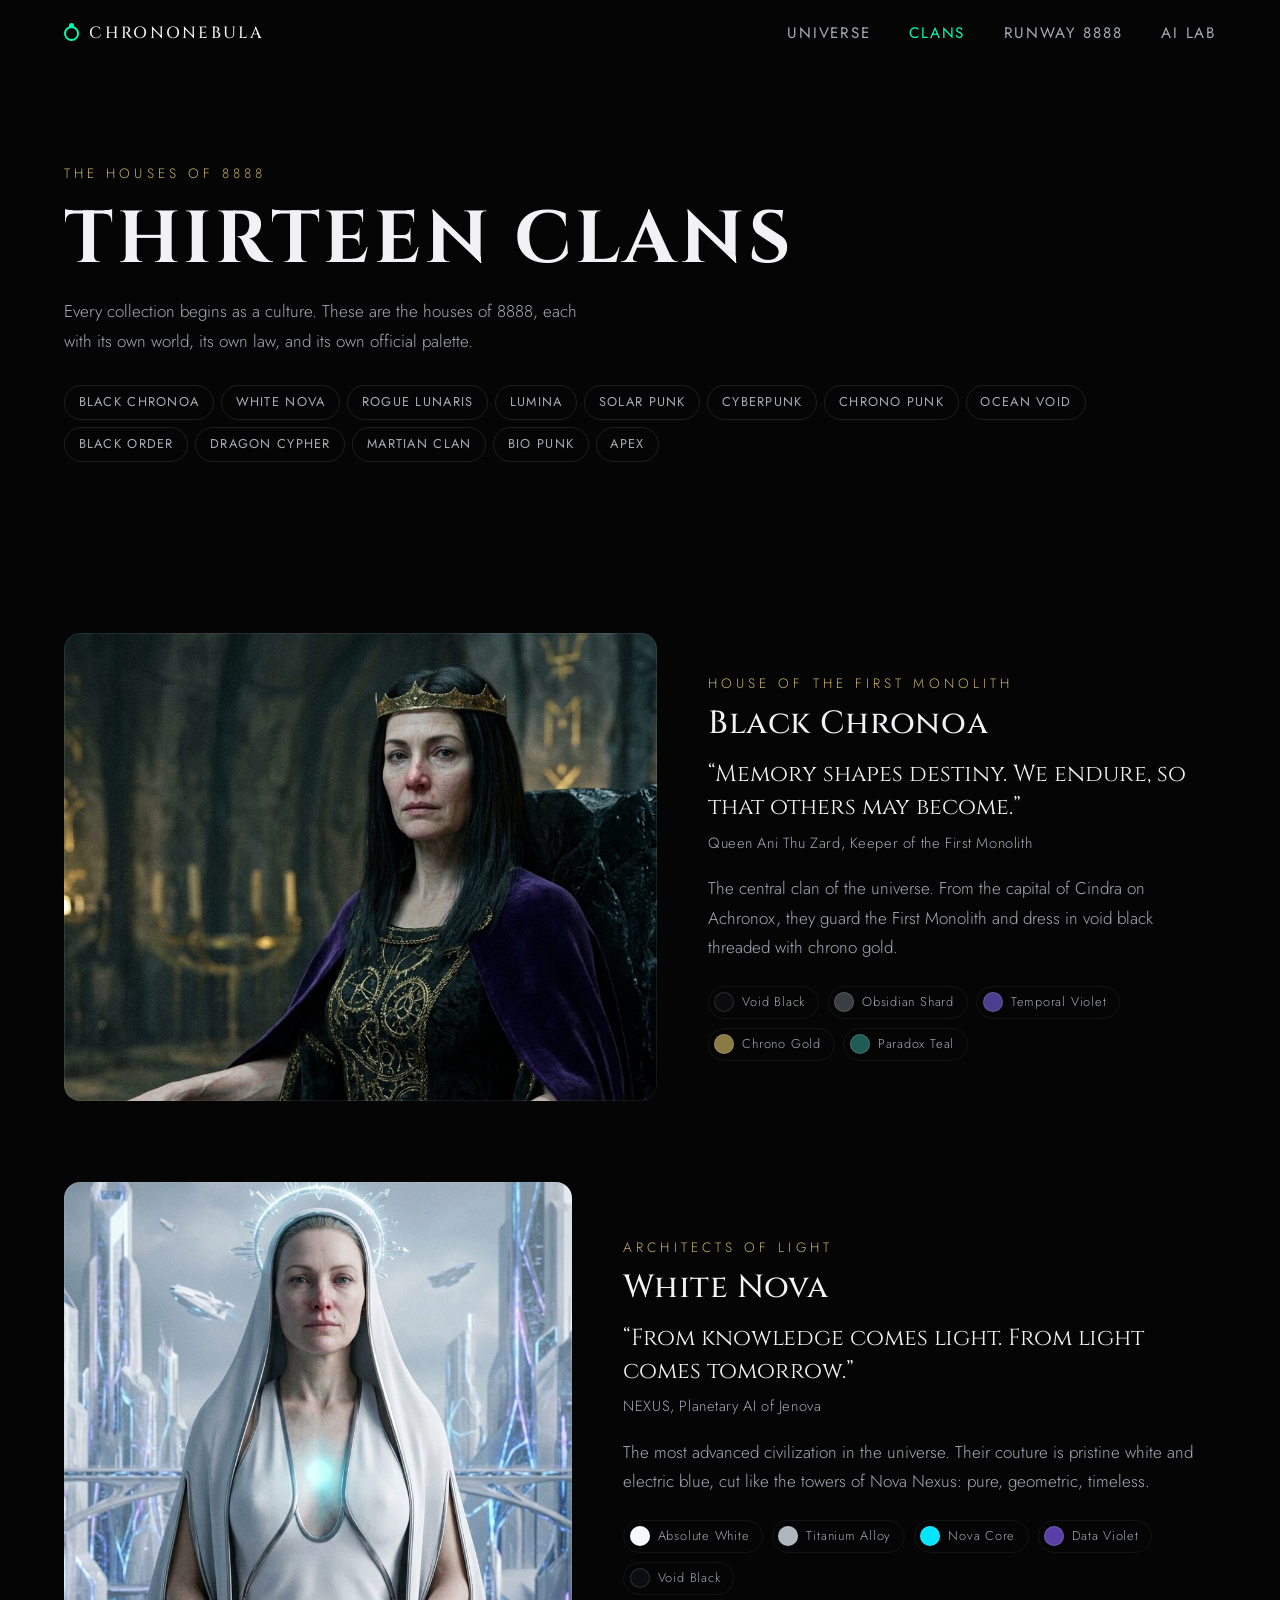
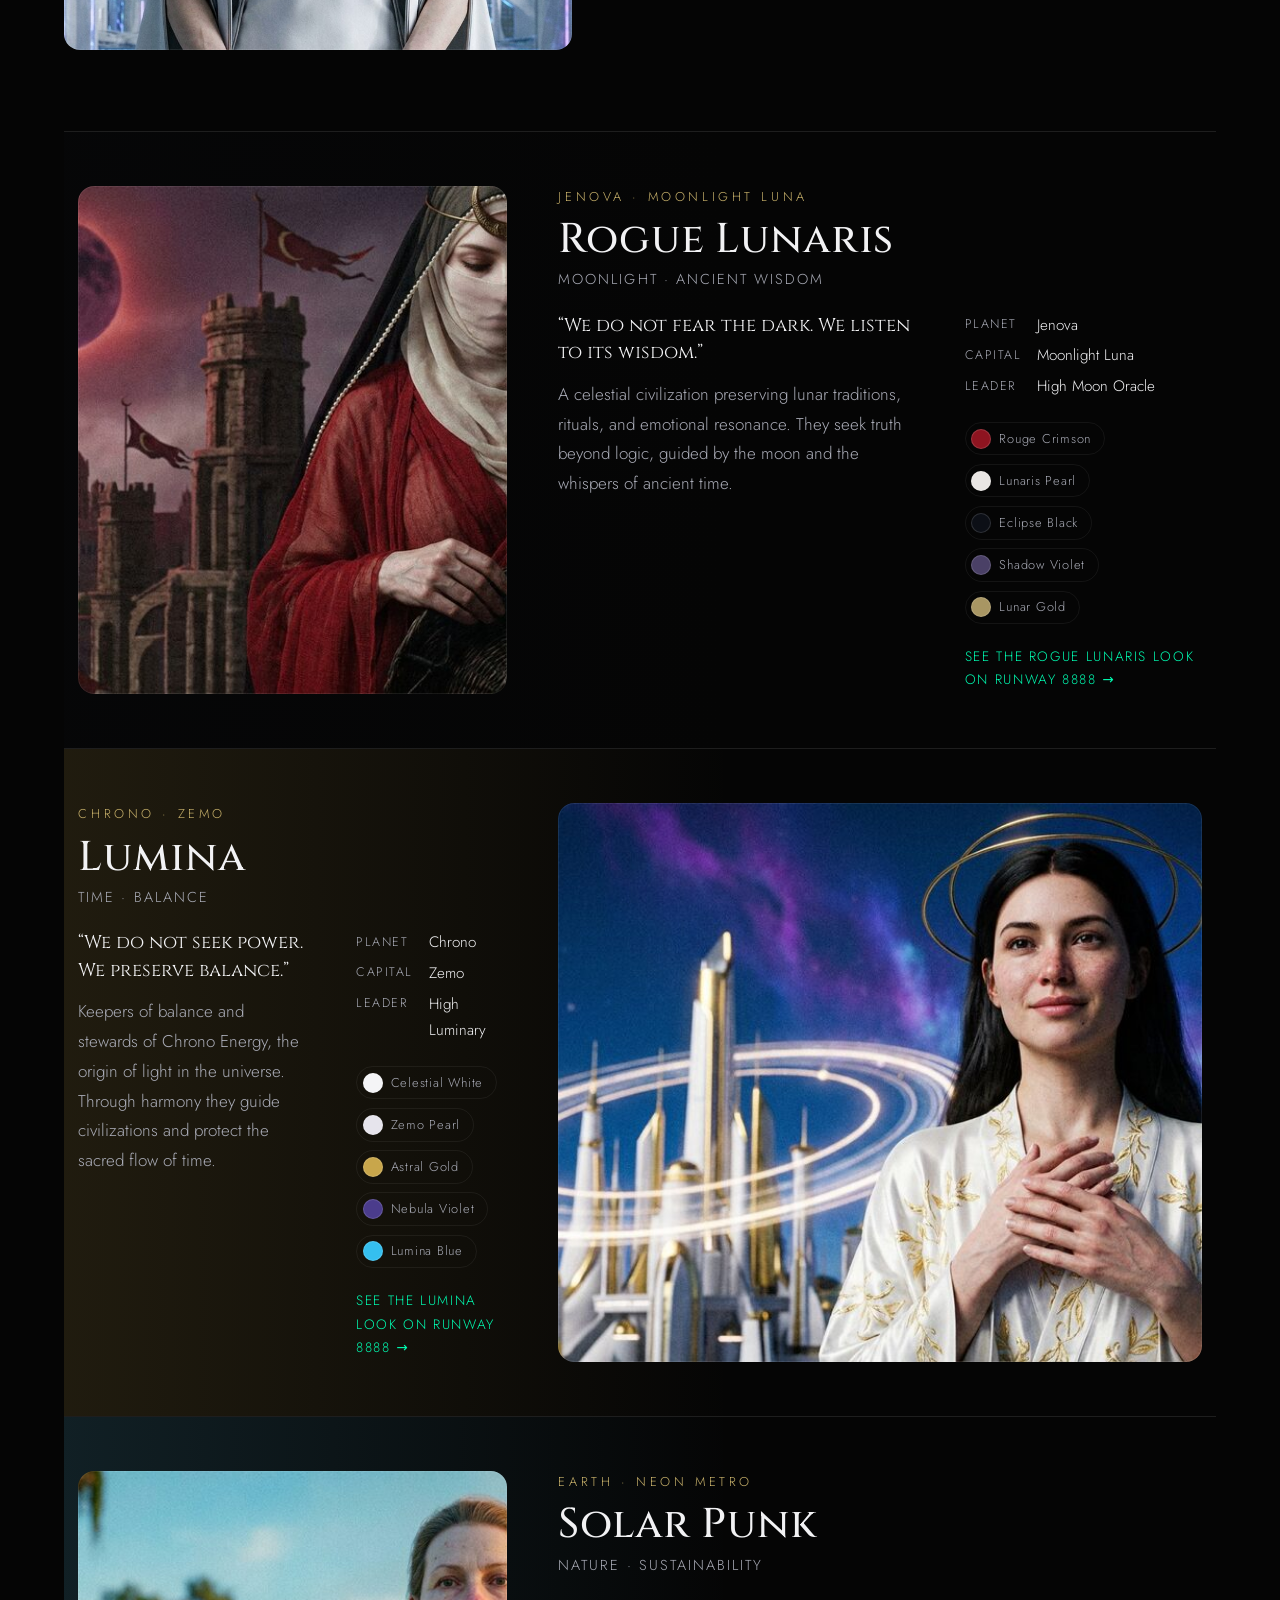
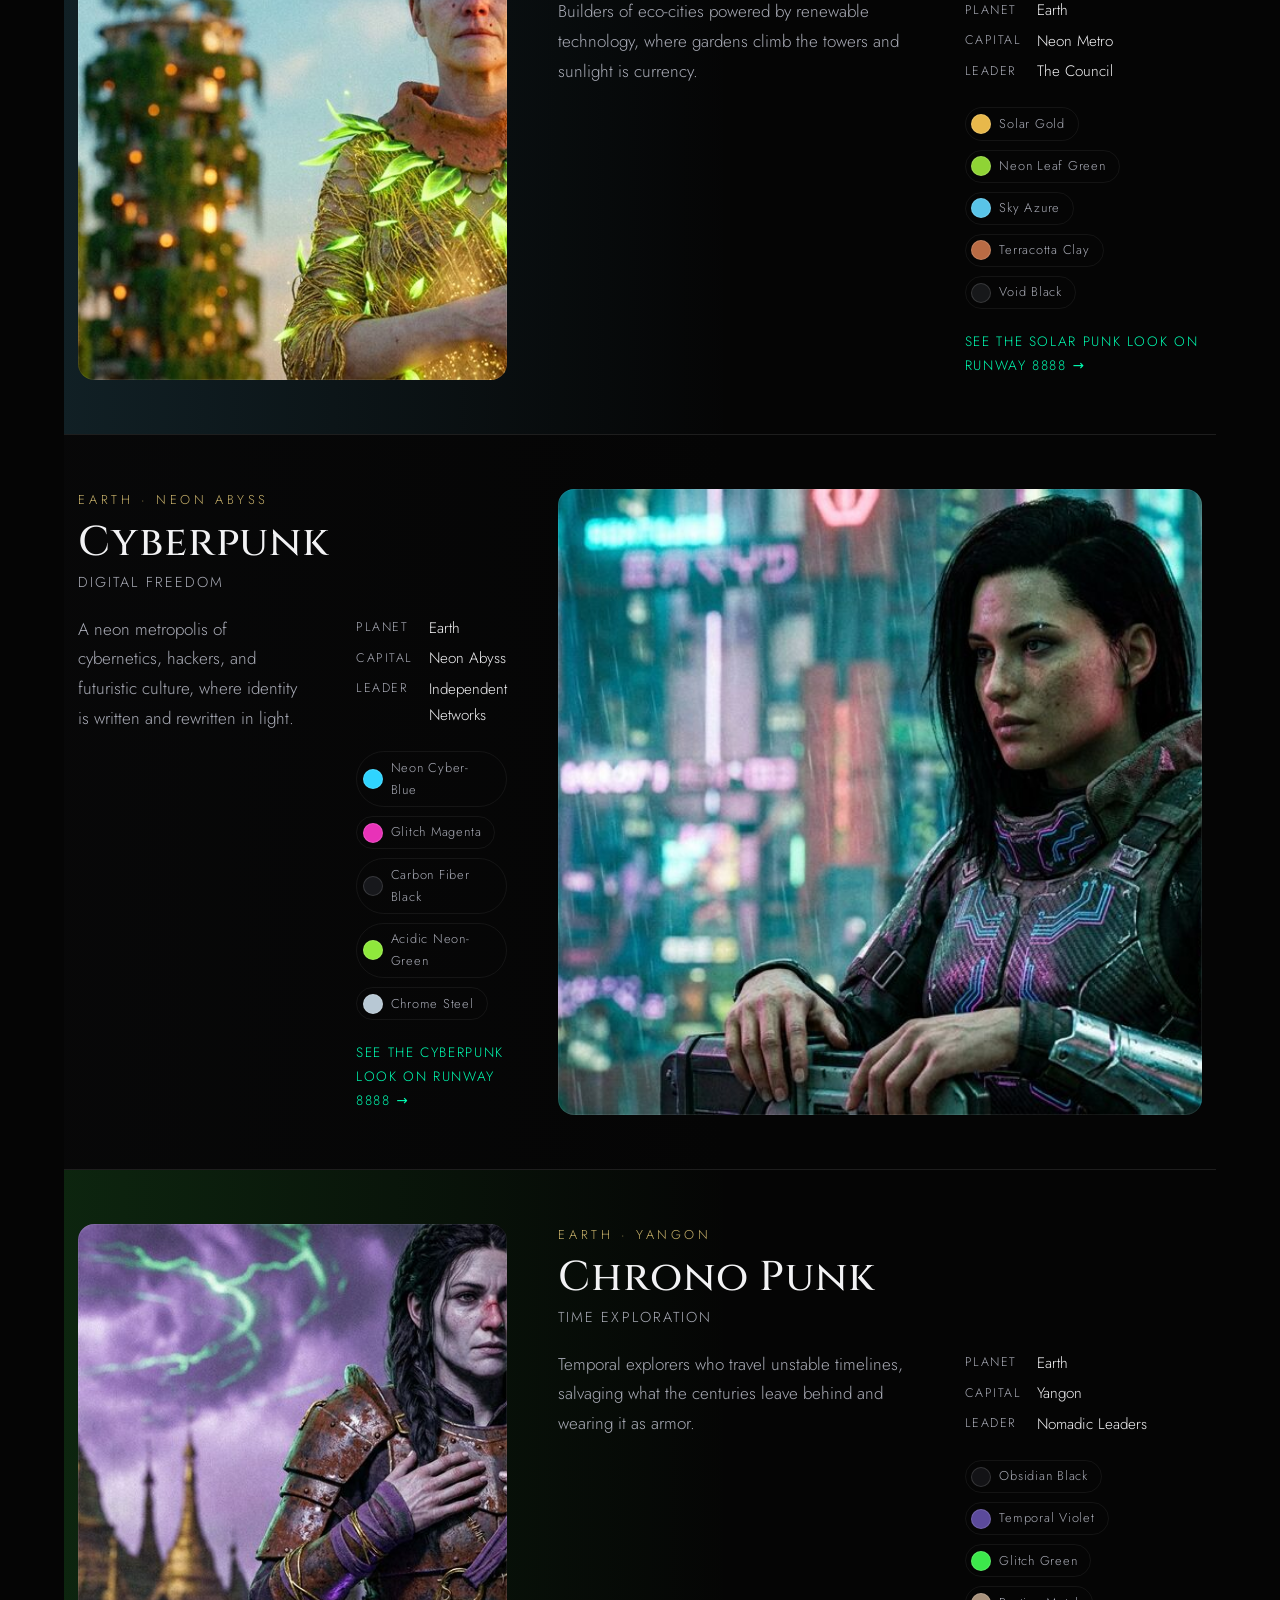
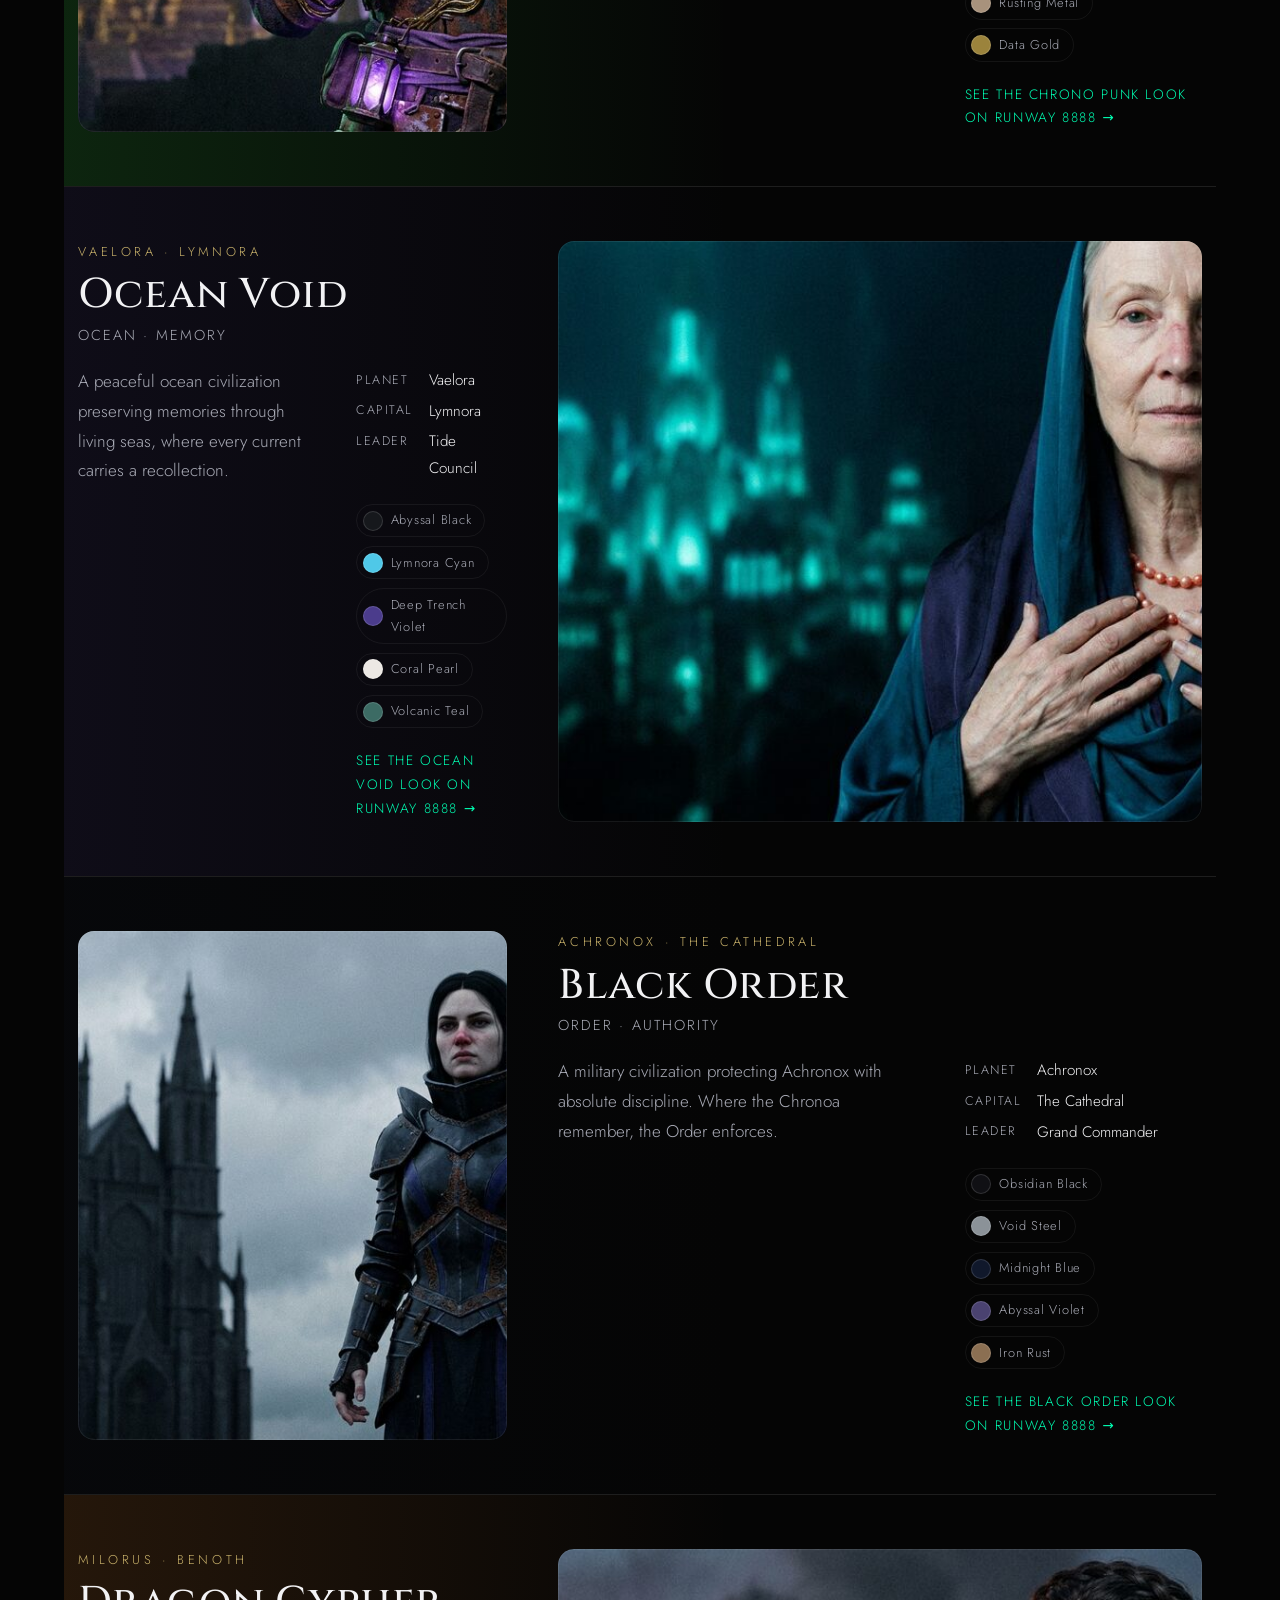
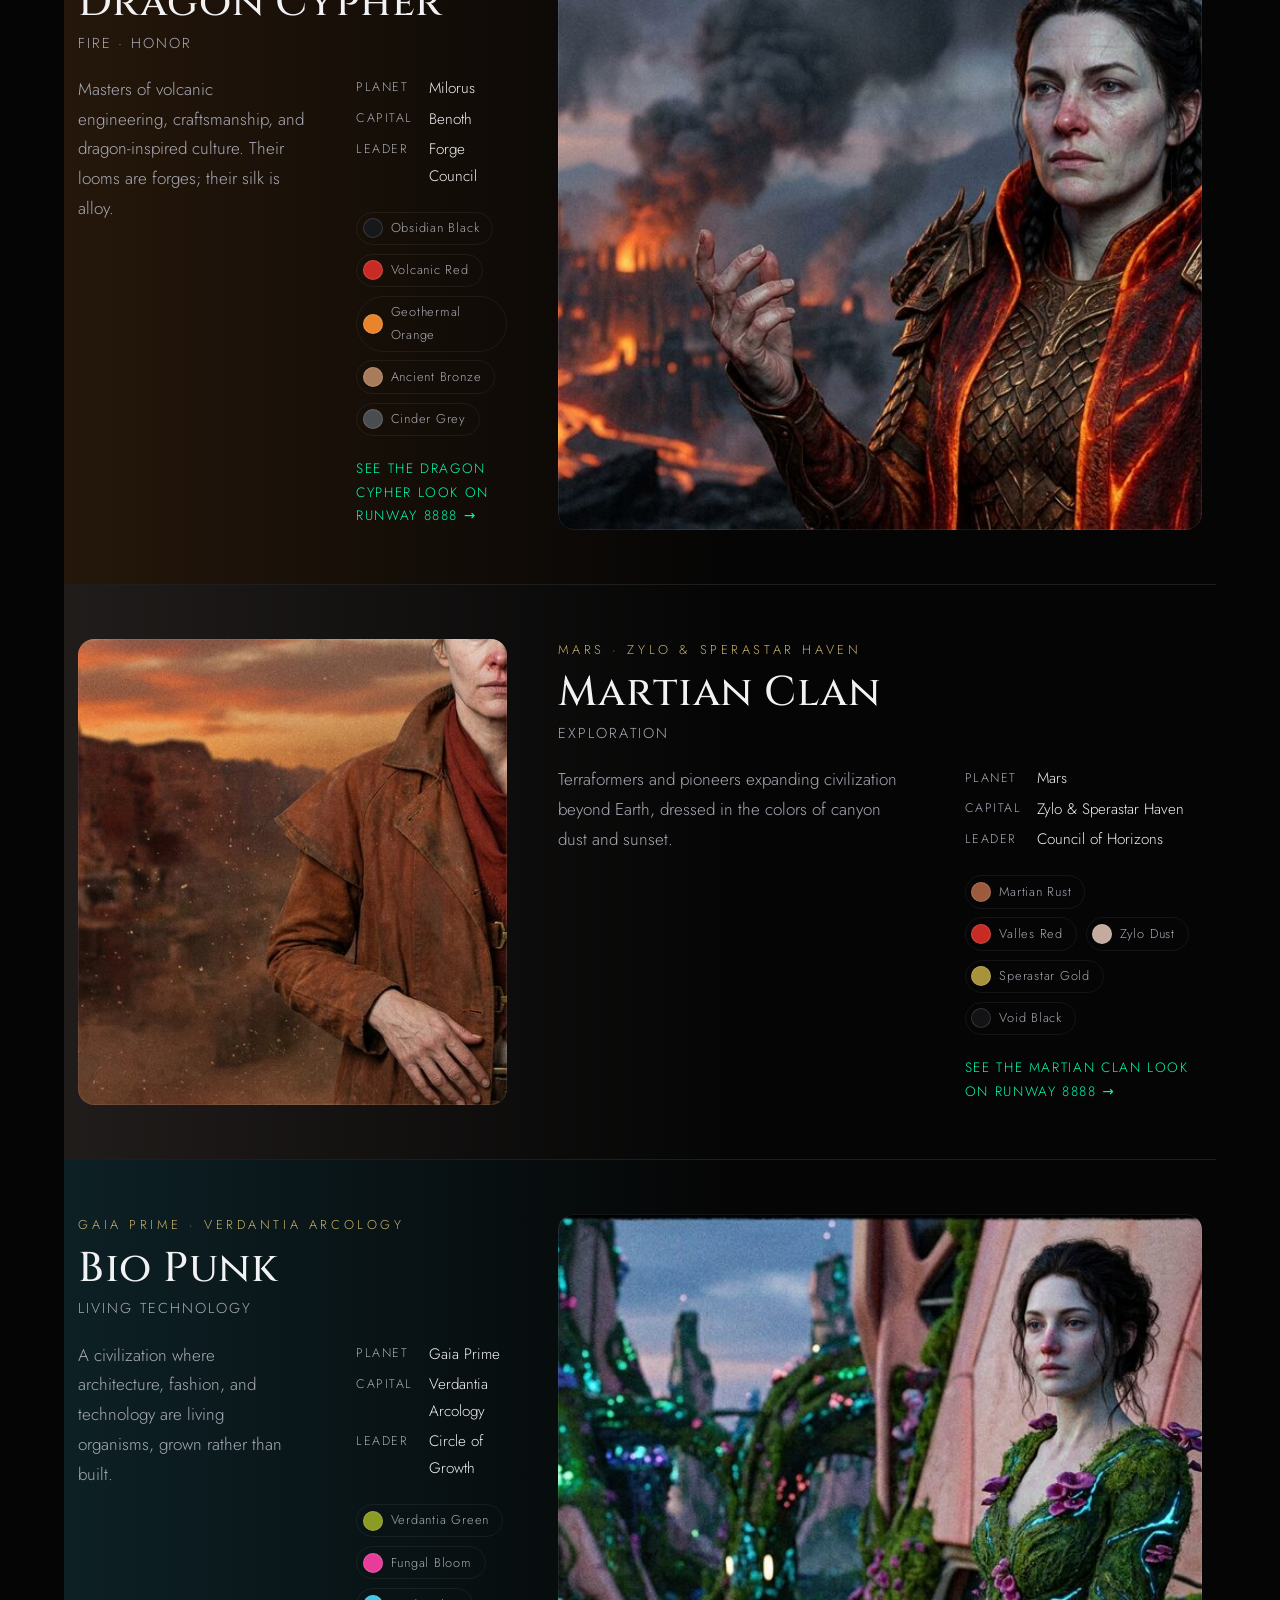
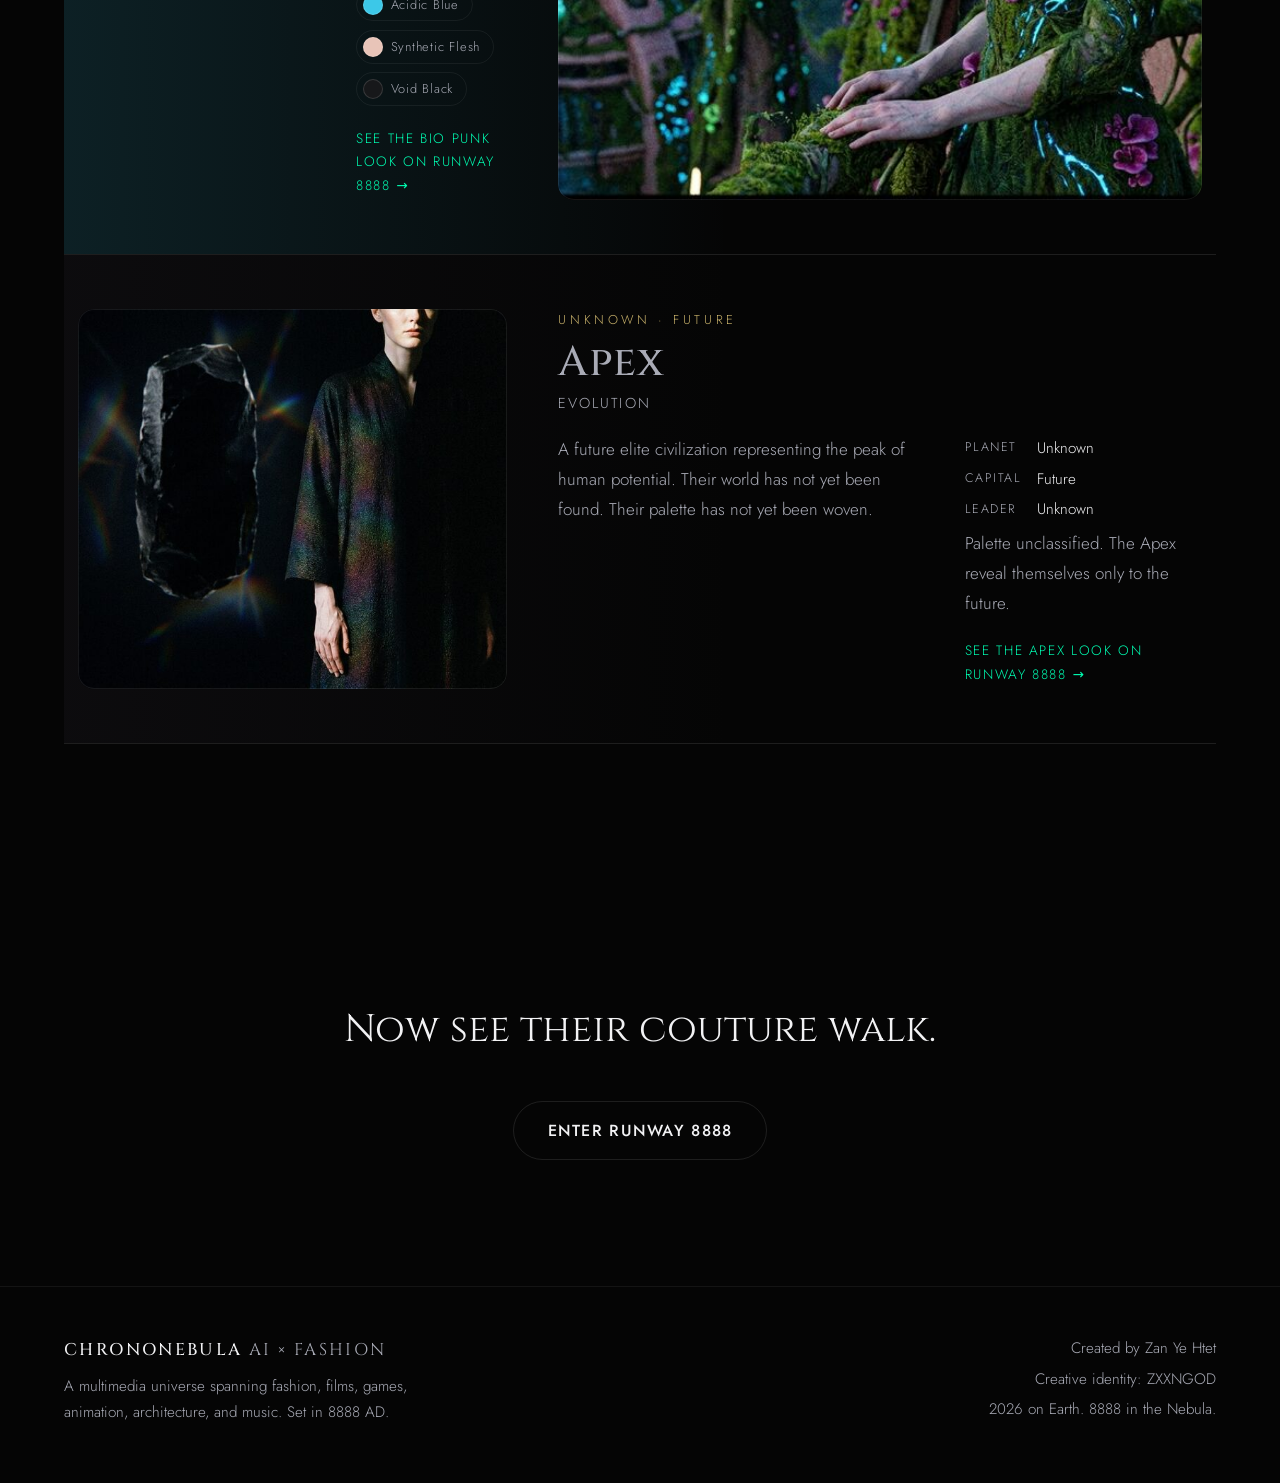
==== commit 9475f942: "Photorealistic clan leaders + de-dup clans page + --photoreal skill flag - Clans page de-duplicated:" ====
--- a/clans.html
+++ b/clans.html
@@ -47,11 +47,11 @@
 
     <section class="clans clans-page" aria-label="Featured houses">
 
-      <article class="feature feature-chronoa rv">
+      <article class="feature feature-chronoa rv" id="clan-black-chronoa">
         <figure class="feature-media">
           <img src="assets/queen-ani-thu-zard.jpg"
                alt="Queen Ani Thu Zard of the Black Chronoa, enthroned in black and gold beneath the sigils of the First Monolith"
-               loading="lazy" width="841" height="1412">
+               loading="lazy" width="840" height="1120">
         </figure>
         <div class="feature-copy">
           <p class="feature-kicker">House of the First Monolith</p>
@@ -65,11 +65,11 @@
         </div>
       </article>
 
-      <article class="feature feature-nova rv">
+      <article class="feature feature-nova rv" id="clan-white-nova">
         <figure class="feature-media">
           <img src="assets/white-nova.jpg"
                alt="A White Nova priestess in luminous white robes before the crystal spires of Nova Nexus on Jenova"
-               loading="lazy" width="771" height="1024">
+               loading="lazy" width="840" height="1120">
         </figure>
         <div class="feature-copy">
           <p class="feature-kicker">Architects of Light</p>
--- a/css/style.css
+++ b/css/style.css
@@ -358,6 +358,8 @@
 
 .hero-media { position: absolute; inset: 0; overflow: hidden; }
 .hero-img {
+  position: absolute;
+  inset: 0;
   width: 100%;
   height: 100%;
   object-fit: cover;
@@ -365,6 +367,15 @@
      portrait framings */
   object-position: 68% 30%;
   filter: saturate(0.88) brightness(0.94);
+  transition: opacity 1600ms ease;
+}
+/* the campaign rotation: later frames crossfade over the LCP still,
+   which stays visible without JavaScript */
+.hero-img.dim { opacity: 0; }
+.hero-frame { opacity: 0; }
+.hero-frame.on { opacity: 1; }
+@media (prefers-reduced-motion: reduce) {
+  .hero-img { transition: none; }
 }
 .hero-canvas {
   position: absolute;
@@ -653,6 +664,7 @@
   gap: clamp(1.5rem, 4vw, 4rem);
   align-items: center;
   margin-bottom: clamp(4rem, 9vh, 7rem);
+  scroll-margin-top: 84px;   /* the jump index now targets the features too */
 }
 .feature-nova { grid-template-columns: minmax(0, 6fr) minmax(0, 7fr); }
 .feature-nova .feature-media { order: -1; }
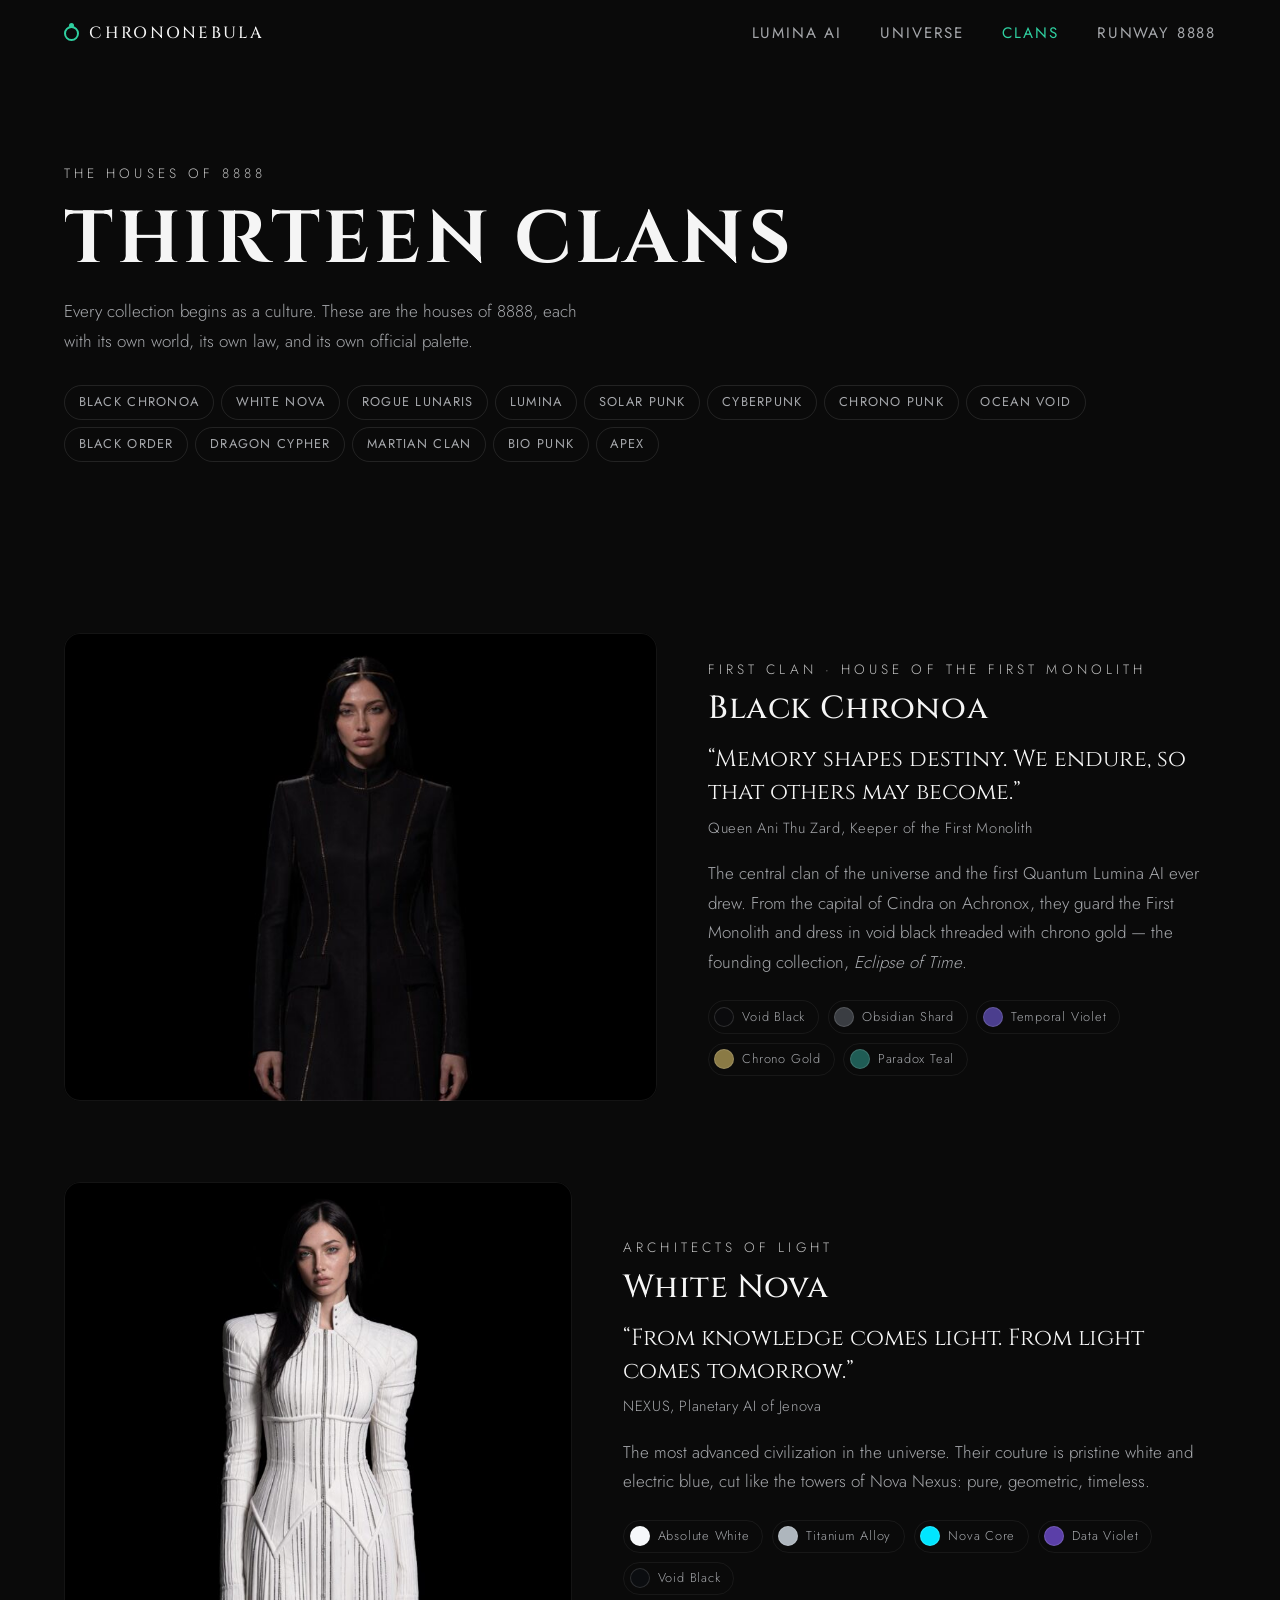
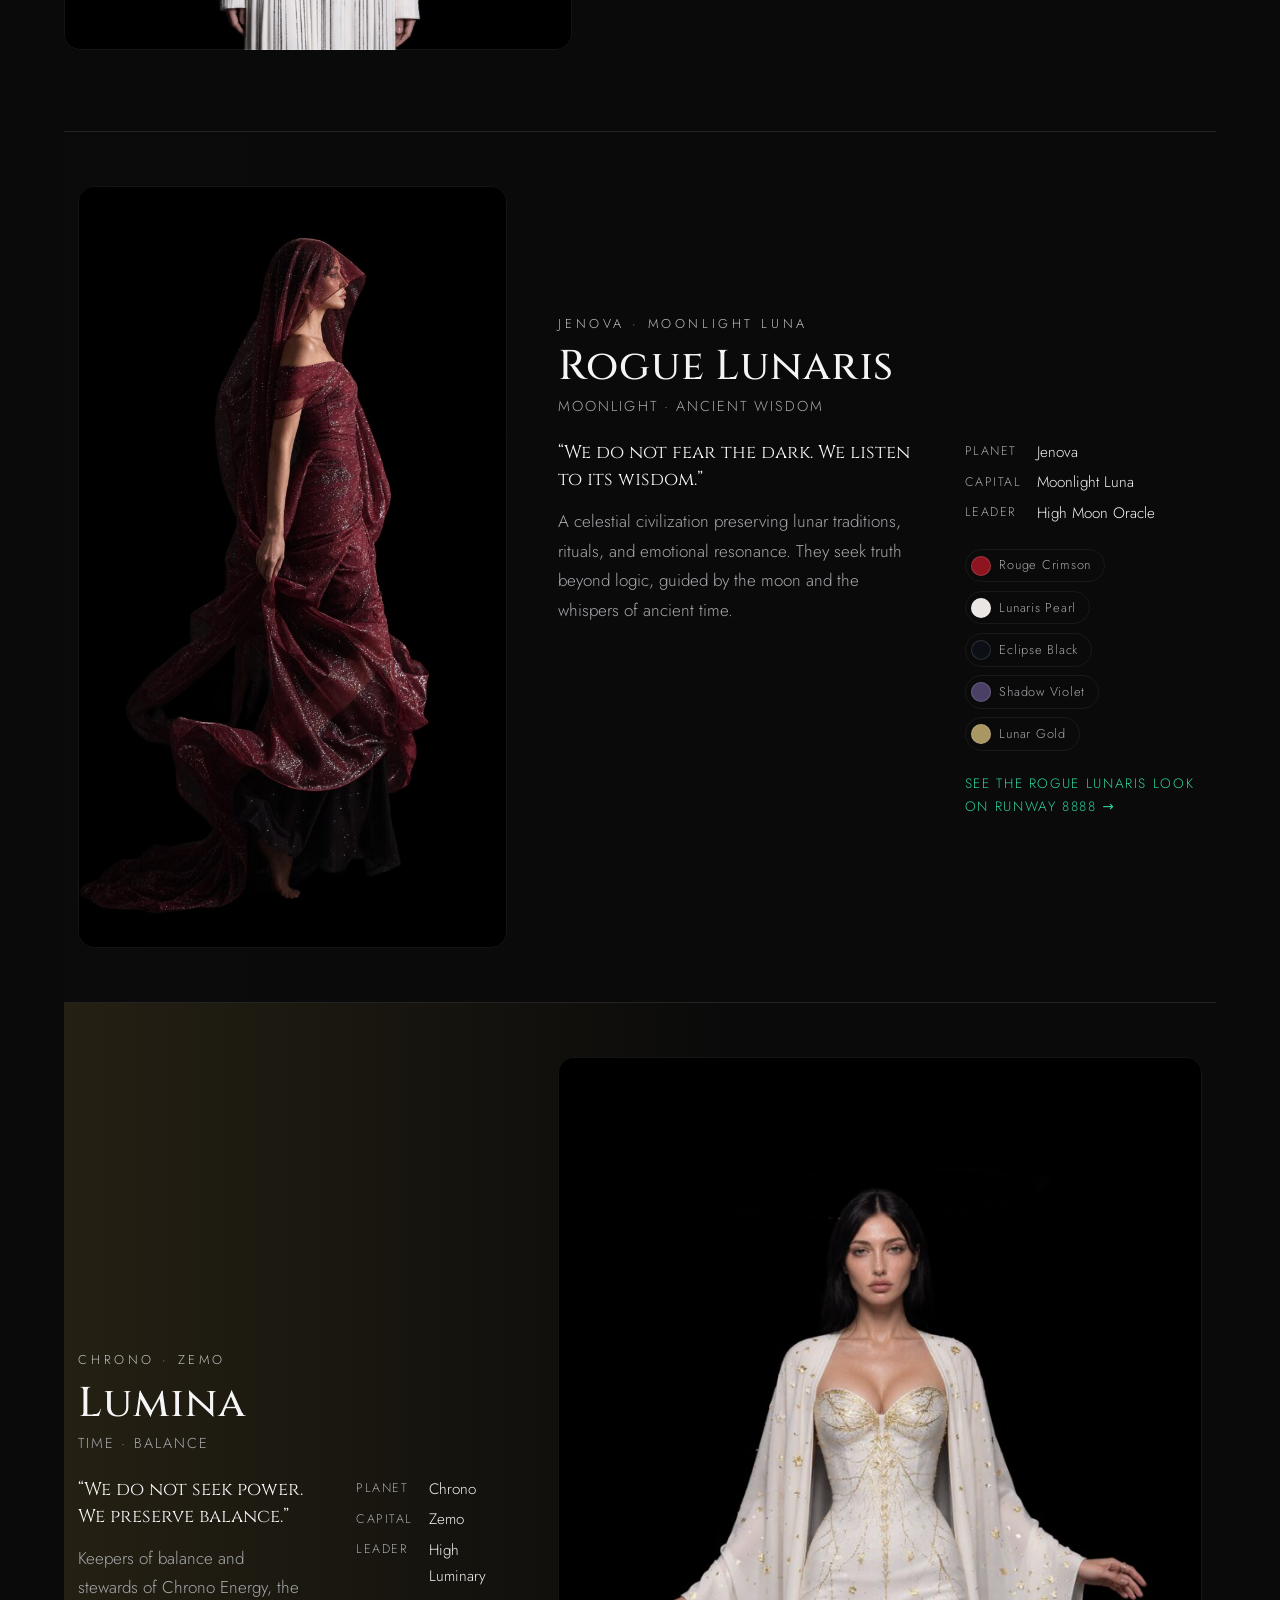
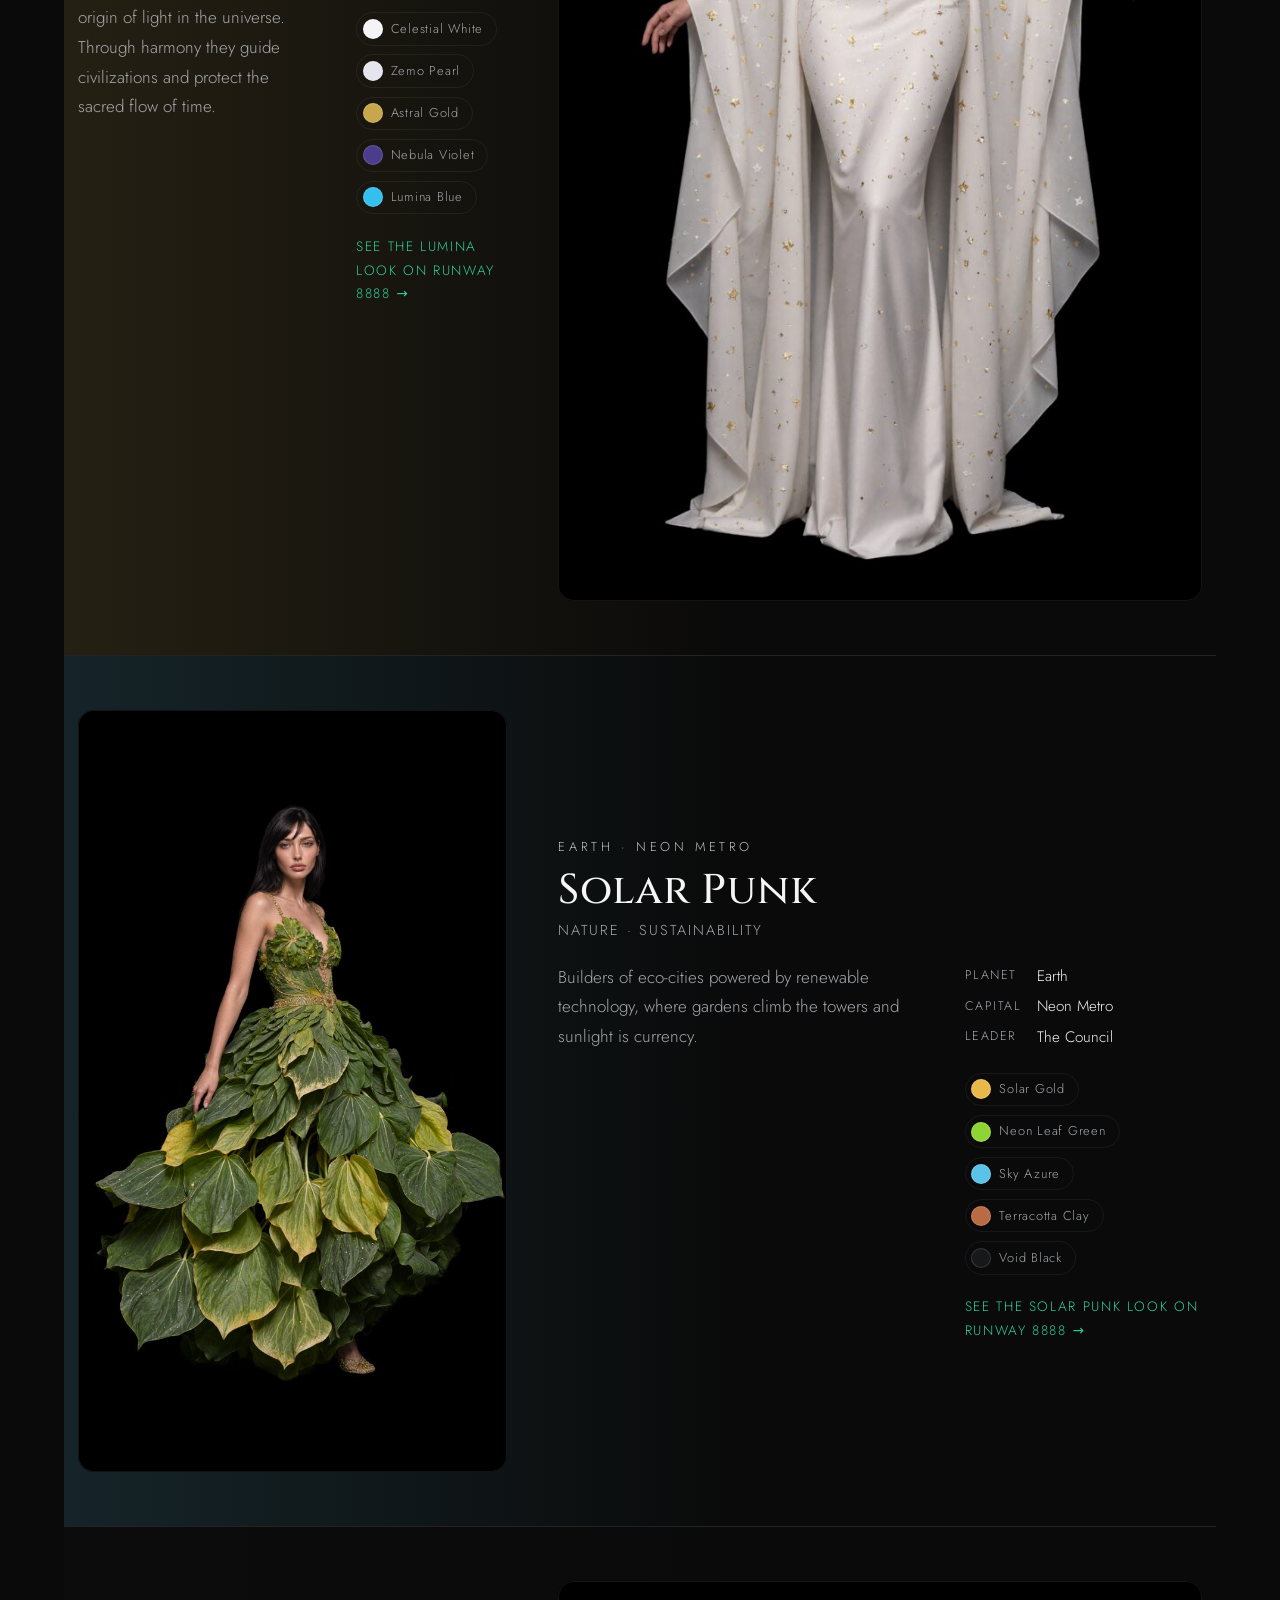
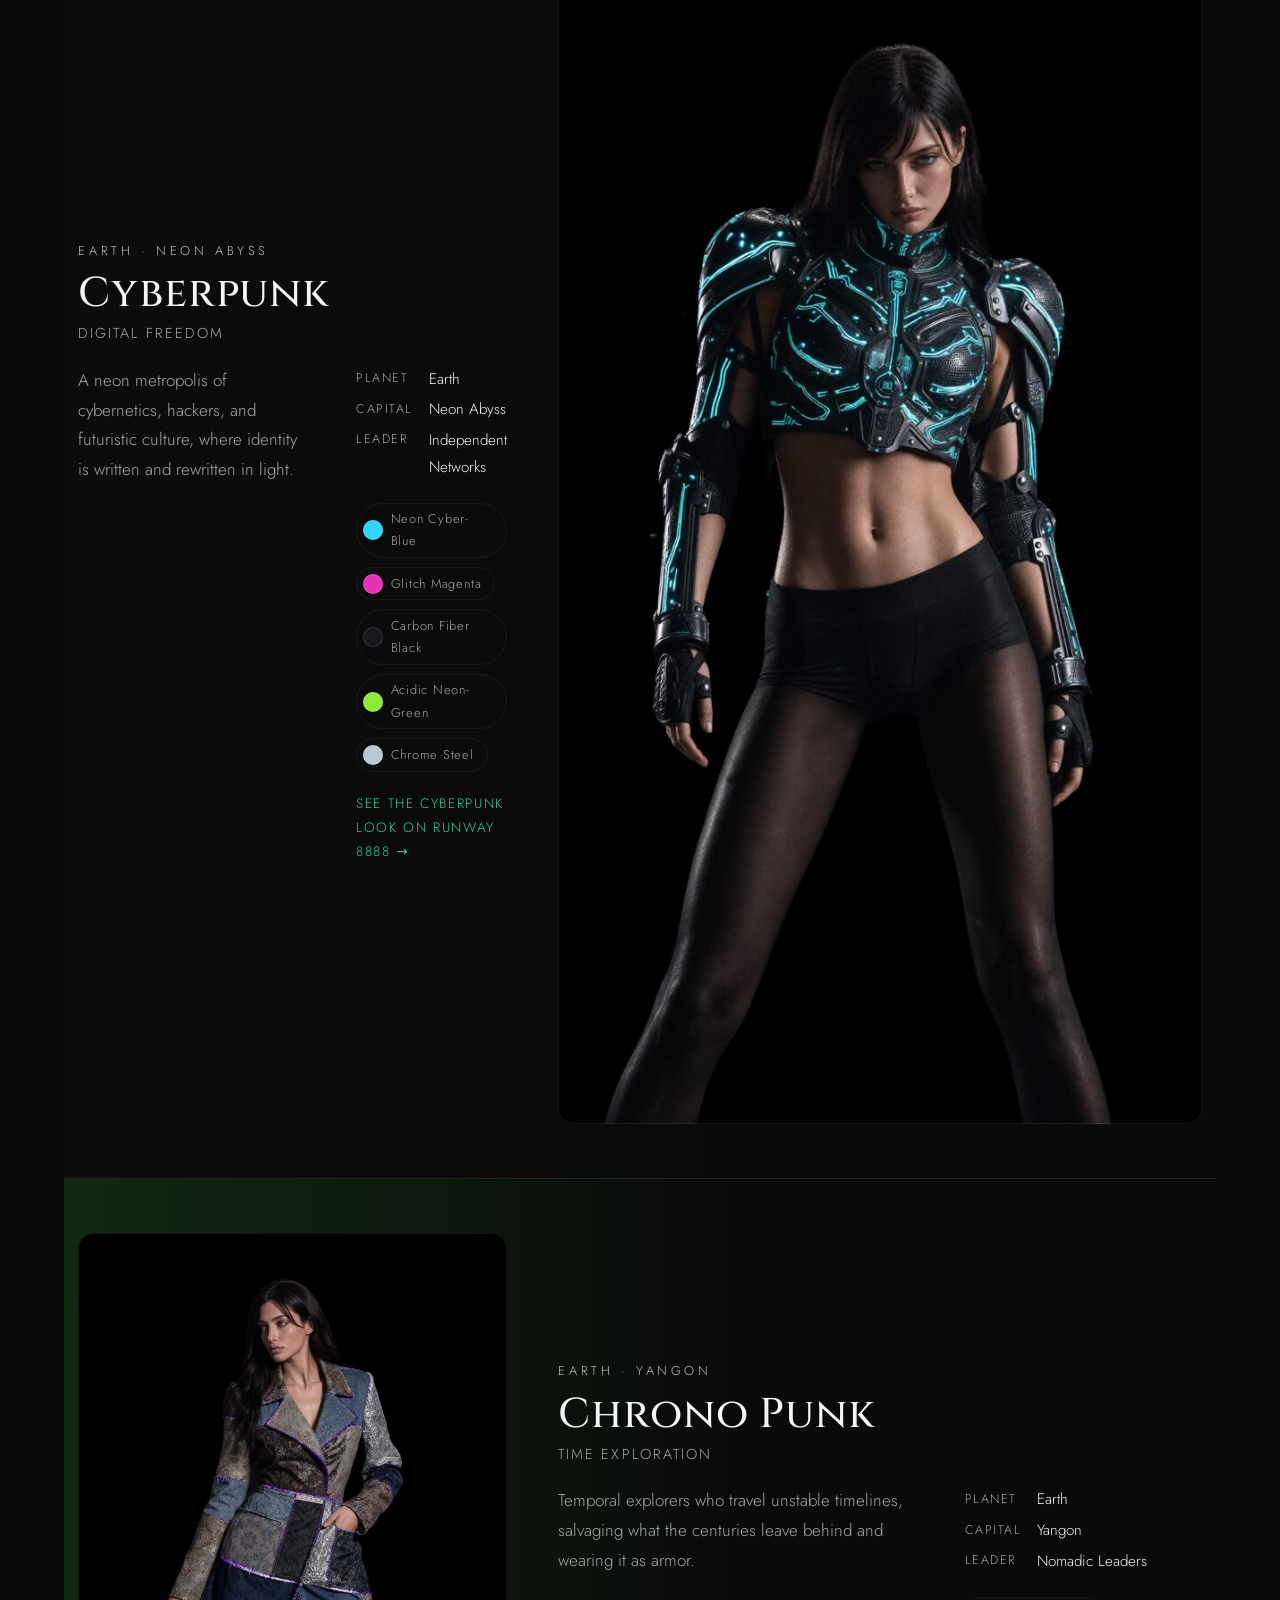
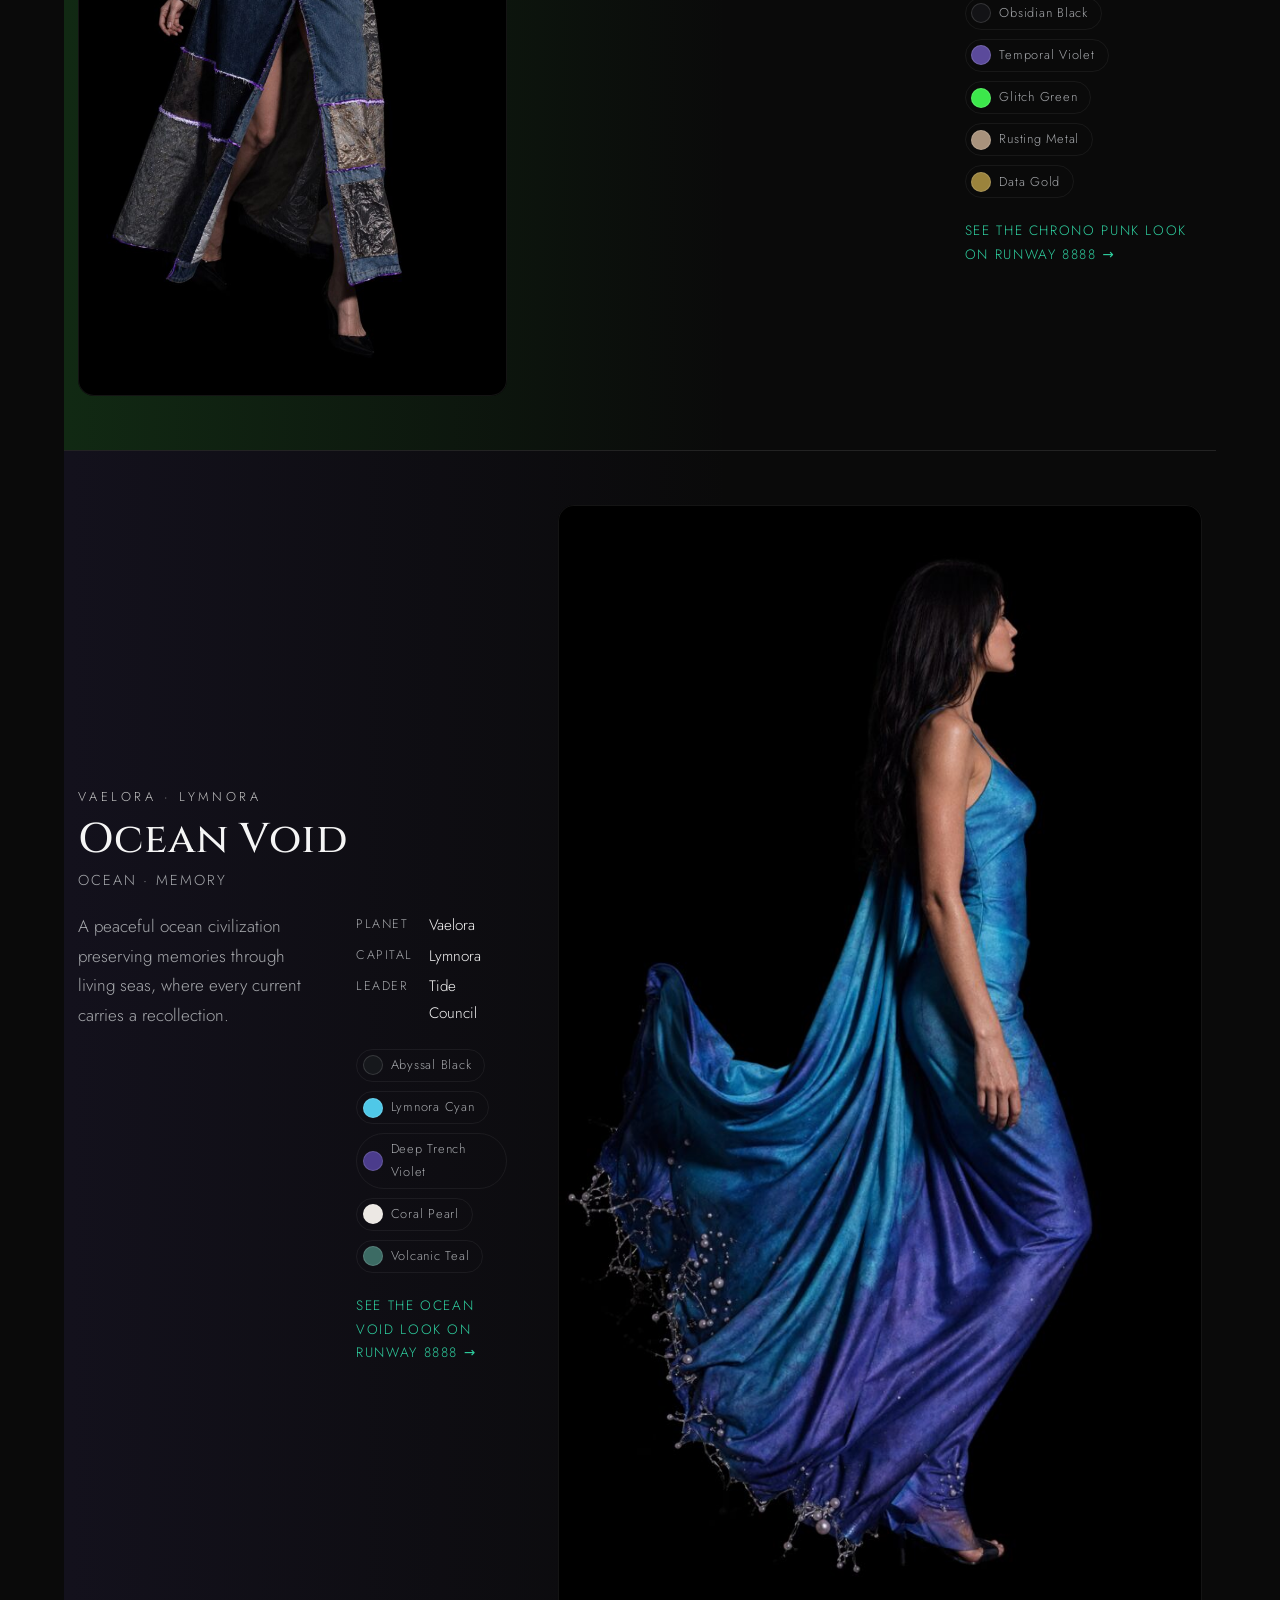
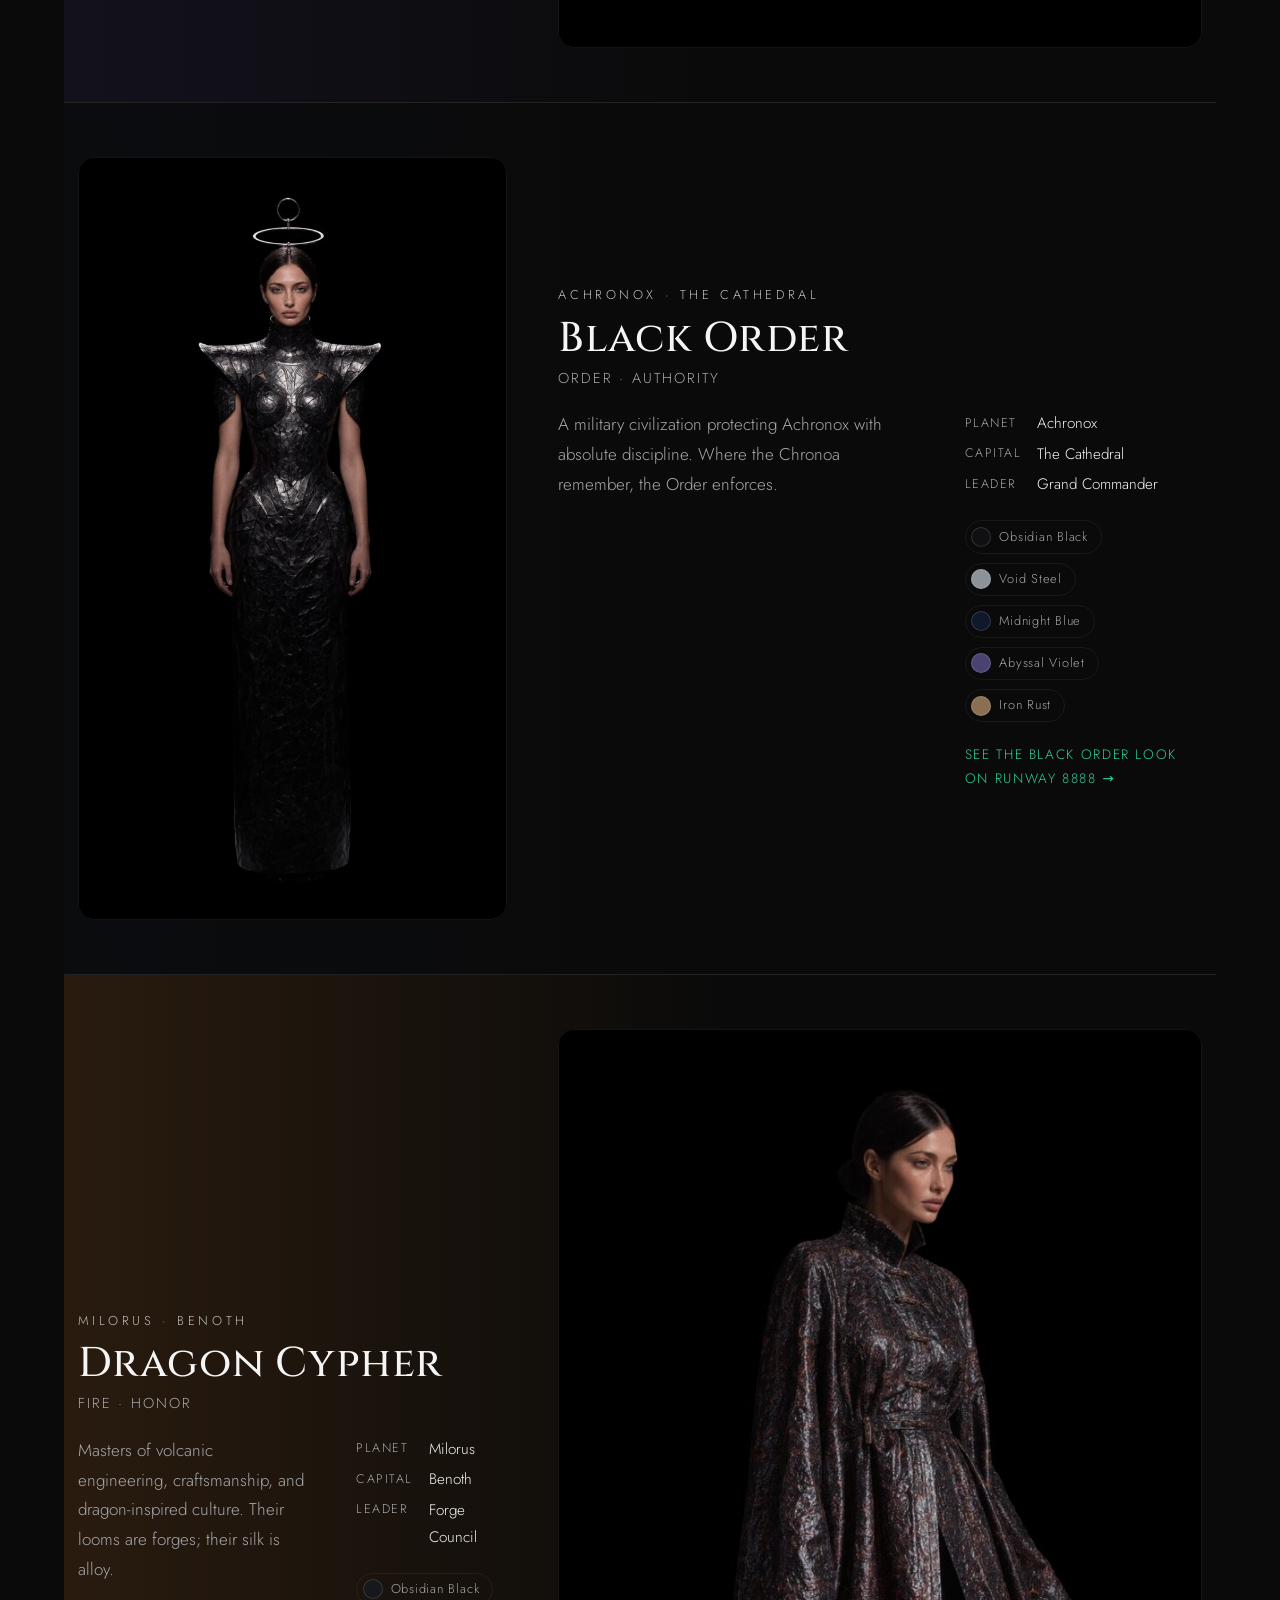
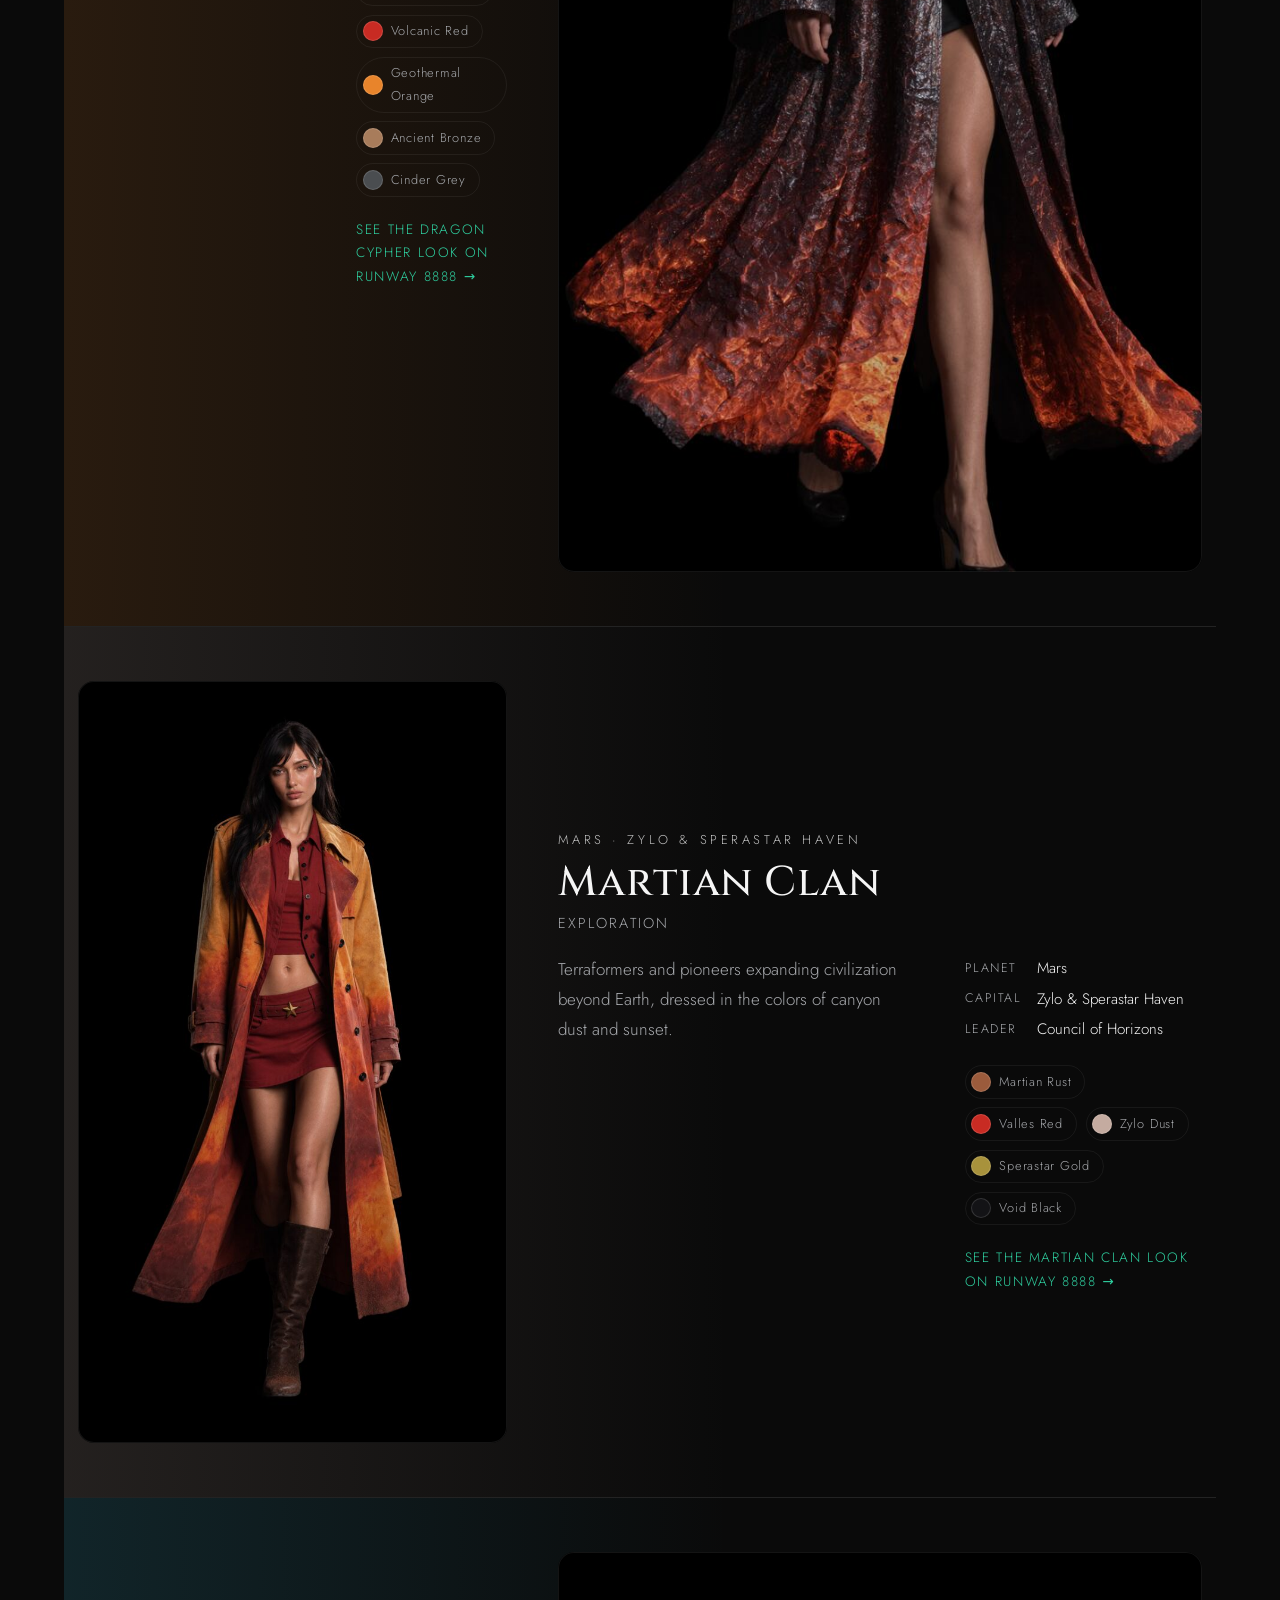
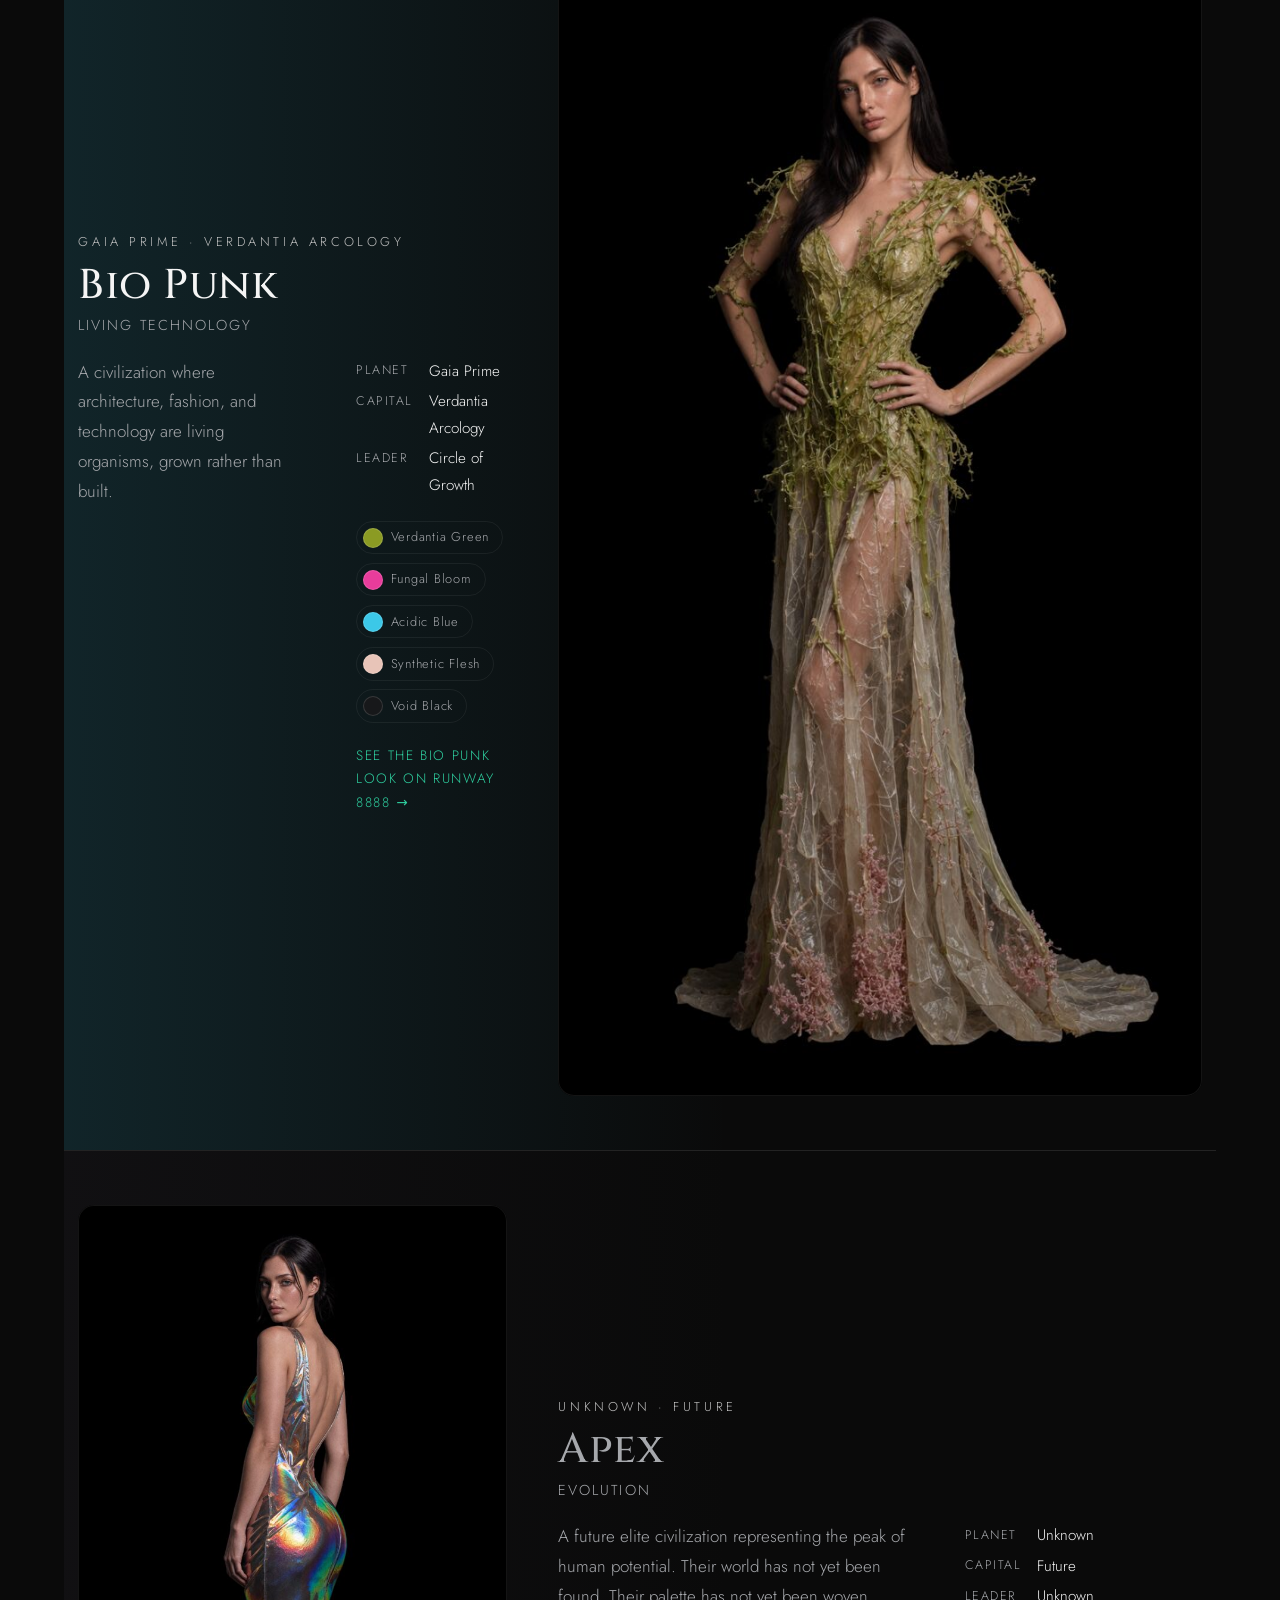
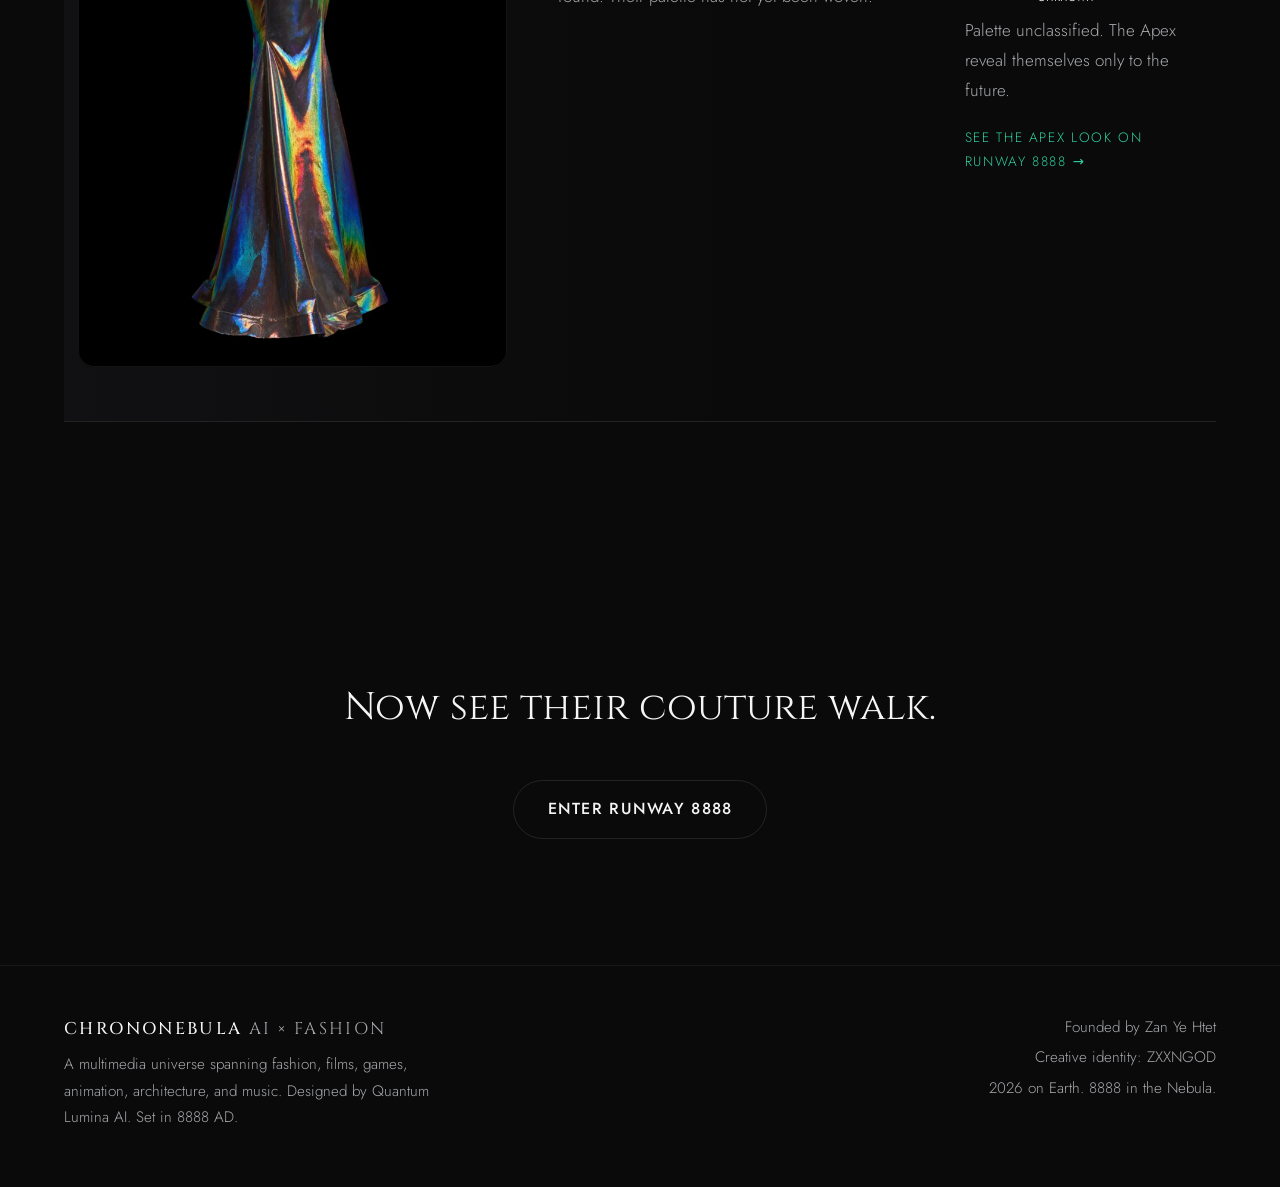
==== commit 41fe4de6: "Implement Quantum Lumina AI: spec rewrite, scroll-3D core, Melina-only imagery Re-cast the site to e" ====
--- a/clans.html
+++ b/clans.html
@@ -8,9 +8,9 @@
   <meta property="og:title" content="Thirteen Clans · ChronoNebula">
   <meta property="og:description" content="Every collection begins as a culture. These are the houses of 8888.">
   <meta property="og:url" content="https://myatgthu.github.io/chrononebula/clans.html">
-  <meta property="og:image" content="https://myatgthu.github.io/chrononebula/assets/queen-ani-thu-zard.jpg">
-  <meta name="theme-color" content="#050505">
-  <link rel="icon" href="data:image/svg+xml,%3Csvg xmlns='http://www.w3.org/2000/svg' viewBox='0 0 100 100'%3E%3Ccircle cx='50' cy='50' r='34' fill='none' stroke='%2300FFB3' stroke-width='6'/%3E%3Ccircle cx='50' cy='16' r='9' fill='%2300FFB3'/%3E%3C/svg%3E">
+  <meta property="og:image" content="https://myatgthu.github.io/chrononebula/assets/outfits/black-chronoa.jpg">
+  <meta name="theme-color" content="#0a0a0a">
+  <link rel="icon" href="data:image/svg+xml,%3Csvg xmlns='http://www.w3.org/2000/svg' viewBox='0 0 100 100'%3E%3Ccircle cx='50' cy='50' r='34' fill='none' stroke='%232FD0A0' stroke-width='6'/%3E%3Ccircle cx='50' cy='16' r='9' fill='%232FD0A0'/%3E%3C/svg%3E">
   <link rel="preload" href="assets/fonts/cinzel.woff2" as="font" type="font/woff2" crossorigin>
   <link rel="preload" href="assets/fonts/jost.woff2" as="font" type="font/woff2" crossorigin>
   <link rel="stylesheet" href="css/fonts.css">
@@ -26,10 +26,10 @@
       <span class="nav-word">ChronoNebula</span>
     </a>
     <nav class="nav-links" id="nav-links" aria-label="Primary">
+      <a href="index.html#lumina">Lumina AI</a>
       <a href="index.html#universe">Universe</a>
       <a href="clans.html" aria-current="page">Clans</a>
       <a href="runway.html">Runway 8888</a>
-      <a href="index.html#lab">AI Lab</a>
     </nav>
     <button class="nav-toggle" id="nav-toggle" aria-expanded="false" aria-controls="nav-links" aria-label="Menu">
       <span></span><span></span>
@@ -49,27 +49,27 @@
 
       <article class="feature feature-chronoa rv" id="clan-black-chronoa">
         <figure class="feature-media">
-          <img src="assets/queen-ani-thu-zard.jpg"
-               alt="Queen Ani Thu Zard of the Black Chronoa, enthroned in black and gold beneath the sigils of the First Monolith"
-               loading="lazy" width="840" height="1120">
+          <img src="assets/outfits/black-chronoa.jpg"
+               alt="Melina Jones Voss in the Black Chronoa look: a void-black coronation coat threaded with chrono gold, the Monolith Regalia of the Eclipse of Time collection"
+               loading="lazy" width="720" height="1280">
         </figure>
         <div class="feature-copy">
-          <p class="feature-kicker">House of the First Monolith</p>
+          <p class="feature-kicker">First Clan · House of the First Monolith</p>
           <h2>Black Chronoa</h2>
           <blockquote class="feature-quote">
             <p>&ldquo;Memory shapes destiny. We endure, so that others may become.&rdquo;</p>
             <footer>Queen Ani Thu Zard, Keeper of the First Monolith</footer>
           </blockquote>
-          <p class="feature-body">The central clan of the universe. From the capital of Cindra on Achronox, they guard the First Monolith and dress in void black threaded with chrono gold.</p>
+          <p class="feature-body">The central clan of the universe and the first Quantum Lumina AI ever drew. From the capital of Cindra on Achronox, they guard the First Monolith and dress in void black threaded with chrono gold — the founding collection, <em>Eclipse of Time</em>.</p>
           <ul class="swatches" data-clan="black-chronoa"></ul>
         </div>
       </article>
 
       <article class="feature feature-nova rv" id="clan-white-nova">
         <figure class="feature-media">
-          <img src="assets/white-nova.jpg"
-               alt="A White Nova priestess in luminous white robes before the crystal spires of Nova Nexus on Jenova"
-               loading="lazy" width="840" height="1120">
+          <img src="assets/outfits/white-nova.jpg"
+               alt="Melina Jones Voss in the White Nova look: an absolute-white structural gown cut like the towers of Nova Nexus"
+               loading="lazy" width="720" height="1280">
         </figure>
         <div class="feature-copy">
           <p class="feature-kicker">Architects of Light</p>
@@ -117,10 +117,10 @@
     <div class="footer-grid">
       <div>
         <p class="footer-brand">ChronoNebula <span>AI × Fashion</span></p>
-        <p class="footer-note">A multimedia universe spanning fashion, films, games, animation, architecture, and music. Set in 8888 AD.</p>
+        <p class="footer-note">A multimedia universe spanning fashion, films, games, animation, architecture, and music. Designed by Quantum Lumina AI. Set in 8888 AD.</p>
       </div>
       <div class="footer-meta">
-        <p>Created by Zan Ye Htet</p>
+        <p>Founded by Zan Ye Htet</p>
         <p>Creative identity: ZXXNGOD</p>
         <p id="footer-year"></p>
       </div>
--- a/css/style.css
+++ b/css/style.css
@@ -1,23 +1,31 @@
 /* ==========================================================================
    ChronoNebula AI × Fashion — design system
-   Theme: locked dark. Deep Void #050505, Lunar White ink, Nebula Emerald
-   as the single INTERACTIVE accent. Nova Gold is the editorial voice:
-   section kickers and clan content only, never on controls.
+   Quantum Lumina AI visual language (System Spec v1.0):
+     Obsidian Black #0A0A0A · Dark Emerald Green #014D40 · Silver Chrome
+     #C0C0C0 · Graphite Gray #2E2E2E · Cosmic White #F5F5F5.
+   Dark Emerald is the signature FILL (buttons, monolith washes). Because
+   #014D40 fails text contrast on obsidian, interactive accents use a
+   luminous tint of it (#2FD0A0, ~10:1 on obsidian) — the one true accent.
+   Silver Chrome is the editorial voice: section kickers and meta only,
+   never on controls.
    Radius rule: pills for interactive chips/buttons, 16px for panels,
    4px for swatch tiles. Z scale: nav 100, menu 110, skip 120,
    scrim 130, drawer 131 (the runway drawer is the one true modal).
    ========================================================================== */
 
 :root {
-  --void: #050505;
-  --surface: #101013;
-  --surface-2: #17171b;
-  --ink: #f2f2f4;
-  --ink-dim: #a9abb6;
-  --emerald: #00ffb3;
-  --emerald-deep: #00b380;
-  --gold: #c9b26b;
-  --on-accent: #031a12;
+  --void: #0a0a0a;              /* Obsidian Black (spec) — the base */
+  --surface: #141416;
+  --surface-2: #1c1c1f;
+  --graphite: #2e2e2e;         /* Graphite Gray (spec) */
+  --ink: #f5f5f5;              /* Cosmic White (spec) */
+  --ink-dim: #a6a8ac;          /* dimmed silver chrome — body secondary */
+  --chrome: #c0c0c0;           /* Silver Chrome (spec) — editorial kicker */
+  --emerald: #2fd0a0;          /* luminous emerald — the single accent */
+  --emerald-deep: #014d40;     /* Dark Emerald Green (spec) — signature fill */
+  --emerald-lift: #57e0b8;     /* accent, lifted (hover) */
+  --gold: var(--chrome);       /* gold retired: the editorial voice is chrome */
+  --on-accent: #04231b;        /* ink on a luminous-emerald fill */
   --line: rgba(255, 255, 255, 0.1);
   --line-soft: rgba(255, 255, 255, 0.06);
 
@@ -147,8 +155,10 @@
 .btn:active { transform: scale(0.97); }
 
 .btn-solid {
-  background: var(--emerald);
-  color: var(--on-accent);
+  background: var(--emerald-deep);
+  color: var(--ink);
+  border: 1px solid var(--emerald);
+  box-shadow: 0 0 0 0 rgba(47, 208, 160, 0);
 }
 .btn-ghost {
   border: 1px solid var(--line);
@@ -156,7 +166,10 @@
 }
 
 @media (hover: hover) and (pointer: fine) {
-  .btn-solid:hover { background: #59ffcb; }
+  .btn-solid:hover {
+    border-color: var(--emerald-lift);
+    box-shadow: 0 0 28px -6px rgba(47, 208, 160, 0.55);
+  }
   .btn-ghost:hover { border-color: var(--emerald); color: var(--emerald); }
 }
 
@@ -389,7 +402,7 @@
   background:
     linear-gradient(to top, rgba(5, 5, 5, 0.96) 0%, rgba(5, 5, 5, 0.42) 34%, rgba(5, 5, 5, 0.18) 60%, rgba(5, 5, 5, 0.55) 100%),
     linear-gradient(100deg, rgba(5, 5, 5, 0.78) 0%, rgba(5, 5, 5, 0.12) 55%),
-    radial-gradient(90% 60% at 50% 44%, rgba(0, 255, 179, 0.07), transparent 70%);
+    radial-gradient(90% 60% at 50% 44%, rgba(47, 208, 160, 0.08), transparent 70%);
 }
 
 .hero-copy {
@@ -427,13 +440,23 @@
   color: var(--gold);
   letter-spacing: 0.18em;
 }
+.hero-motto {
+  font-family: var(--font-display);
+  font-style: italic;
+  font-weight: 400;
+  color: var(--chrome);
+  font-size: clamp(1rem, 1.7vw, 1.25rem);
+  letter-spacing: 0.05em;
+  margin: 0 0 1rem;
+}
 .hero-tag {
   font-size: clamp(1.05rem, 1.8vw, 1.3rem);
   color: var(--ink-dim);
-  max-width: 34ch;
+  max-width: 40ch;
   margin-bottom: 2.2rem;
   text-wrap: pretty;
 }
+.hero-tag strong { color: var(--ink); font-weight: 500; }
 
 /* Hero load choreography (runs once; content visible by default without JS) */
 @media (prefers-reduced-motion: no-preference) {
@@ -446,9 +469,11 @@
   .js .hero-cta {
     animation: hero-fade 900ms var(--ease-out) both;
   }
+  .js .hero-motto { animation: hero-fade 900ms var(--ease-out) both; }
   .js .hero-sub { animation-delay: 420ms; }
-  .js .hero-tag { animation-delay: 540ms; }
-  .js .hero-cta { animation-delay: 680ms; }
+  .js .hero-motto { animation-delay: 500ms; }
+  .js .hero-tag { animation-delay: 600ms; }
+  .js .hero-cta { animation-delay: 740ms; }
 }
 @keyframes hero-rise {
   from { transform: translateY(110%); }
@@ -688,8 +713,8 @@
   height: clamp(20rem, 52vh, 34rem);
   object-fit: cover;
 }
-.feature-chronoa .feature-media img { object-position: 50% 16%; }
-.feature-nova .feature-media img { object-position: 40% 24%; }
+.feature-chronoa .feature-media img { object-position: 50% 14%; }
+.feature-nova .feature-media img { object-position: 50% 14%; }
 
 .feature-kicker {
   color: var(--gold);
@@ -807,6 +832,7 @@
   height: 100%;
   min-height: 280px;
   object-fit: cover;
+  object-position: 50% 16%;
   display: block;
 }
 /* alternate plate sides for rhythm down the codex */
@@ -944,7 +970,7 @@
 }
 .wing-runway {
   background:
-    radial-gradient(120% 130% at 100% 0%, rgba(0, 255, 179, 0.12), transparent 60%),
+    radial-gradient(120% 130% at 100% 0%, rgba(47, 208, 160, 0.13), transparent 60%),
     var(--surface);
 }
 .wing h2 {
@@ -1101,7 +1127,7 @@
   box-shadow:
     inset 0 0 0 1px rgba(255, 255, 255, 0.16),
     0 18px 50px rgba(0, 0, 0, 0.6),
-    0 0 0 1px rgba(0, 255, 179, 0.14);
+    0 0 0 1px rgba(47, 208, 160, 0.16);
   opacity: 0;
   transition: opacity 180ms ease;
   pointer-events: none;
@@ -1139,7 +1165,7 @@
   inset: 0;
   display: none;
   background:
-    radial-gradient(34% 60% at 50% 58%, color-mix(in srgb, var(--fb1, #00ffb3) 30%, transparent), transparent 75%),
+    radial-gradient(34% 60% at 50% 58%, color-mix(in srgb, var(--fb1, #2fd0a0) 30%, transparent), transparent 75%),
     radial-gradient(20% 42% at 50% 44%, color-mix(in srgb, var(--fb2, #f2f2f4) 22%, transparent), transparent 70%),
     linear-gradient(to top, #0a0c0e, var(--void) 55%);
 }
@@ -1392,7 +1418,7 @@
 }
 @media (hover: hover) and (pointer: fine) {
   /* the image floats up into the card */
-  .lookbook-card:hover { border-color: rgba(0, 255, 179, 0.35); }
+  .lookbook-card:hover { border-color: rgba(47, 208, 160, 0.35); }
   .lookbook-card:hover .lookbook-media img { transform: translateY(-12px) scale(1.045); }
   .lookbook-watch:hover { text-decoration: underline; text-underline-offset: 4px; }
 }
@@ -1459,7 +1485,7 @@
 .lab-text-alt {
   grid-column: 7 / 13;
   background:
-    radial-gradient(120% 130% at 100% 0%, rgba(0, 255, 179, 0.1), transparent 60%),
+    radial-gradient(120% 130% at 100% 0%, rgba(47, 208, 160, 0.11), transparent 60%),
     var(--surface);
 }
 
@@ -1520,3 +1546,307 @@
 @media (max-width: 640px) {
   .footer-meta { text-align: left; }
 }
+
+/* --------------------------------------------------------------------------
+   Chrono Core — scroll-scrubbed 3D centerpiece
+   A tall section pins a full-viewport stage; core.js reads scroll progress
+   and weaves the nebula into the First Monolith. Reduced motion collapses
+   the runway to a single settled frame; no-WebGL shows the fallback wash.
+   -------------------------------------------------------------------------- */
+
+.corescroll { position: relative; height: 300vh; }
+.corescroll-stage {
+  position: sticky;
+  top: 0;
+  height: 100vh;
+  overflow: hidden;
+  background: radial-gradient(120% 92% at 50% 44%, #0c1512 0%, var(--void) 66%);
+  border-top: 1px solid var(--line-soft);
+  border-bottom: 1px solid var(--line-soft);
+}
+#core-canvas { position: absolute; inset: 0; width: 100%; height: 100%; }
+
+.corescroll-fallback {
+  display: none;
+  position: absolute;
+  inset: 0;
+  background:
+    radial-gradient(20% 46% at 50% 52%, color-mix(in srgb, var(--emerald-deep) 60%, transparent), transparent 72%),
+    radial-gradient(8% 30% at 50% 40%, rgba(47, 208, 160, 0.5), transparent 70%),
+    radial-gradient(120% 90% at 50% 44%, #0c1512, var(--void) 66%);
+}
+.corescroll.no-webgl #core-canvas { display: none; }
+.corescroll.no-webgl .corescroll-fallback { display: block; }
+
+.corescroll-copy {
+  position: absolute;
+  left: 0;
+  right: 0;
+  bottom: clamp(3rem, 12vh, 8rem);
+  padding: 0 var(--pad-x);
+  text-align: center;
+  pointer-events: none;
+}
+.core-eyebrow {
+  color: var(--chrome);
+  font-size: 0.8rem;
+  letter-spacing: 0.32em;
+  text-transform: uppercase;
+  margin-bottom: 1rem;
+}
+.core-lines {
+  display: grid;
+  justify-items: center;
+  font-family: var(--font-display);
+  font-weight: 400;
+  font-size: clamp(1.6rem, 4.4vw, 3.1rem);
+  line-height: 1.16;
+  margin: 0 auto;
+  max-width: 20em;
+  min-height: 2.4em;
+}
+.core-line {
+  grid-area: 1 / 1;
+  opacity: 0;
+  transform: translateY(14px);
+  transition: opacity 600ms var(--ease-out), transform 600ms var(--ease-out);
+  text-wrap: balance;
+}
+.core-line.on { opacity: 1; transform: none; }
+.core-caption {
+  color: var(--ink-dim);
+  font-size: 0.95rem;
+  max-width: 40ch;
+  margin: 1.4rem auto 0;
+}
+@media (prefers-reduced-motion: reduce) {
+  .corescroll { height: auto; }
+  .corescroll-stage { position: relative; height: min(88vh, 720px); }
+  .core-line { transition: none; }
+}
+
+/* --------------------------------------------------------------------------
+   Quantum Lumina AI
+   -------------------------------------------------------------------------- */
+
+.lumina {
+  padding: clamp(6rem, 13vh, 9rem) var(--pad-x);
+  border-bottom: 1px solid var(--line-soft);
+}
+.lumina-head { max-width: 54rem; }
+.lumina-lede {
+  color: var(--ink-dim);
+  font-size: clamp(1.05rem, 1.8vw, 1.25rem);
+}
+.lumina-traits {
+  list-style: none;
+  padding: 0;
+  margin: 1.6rem 0 0;
+  display: flex;
+  flex-wrap: wrap;
+  gap: 0.5rem;
+}
+.lumina-traits li {
+  font-size: 0.74rem;
+  letter-spacing: 0.14em;
+  text-transform: uppercase;
+  color: var(--chrome);
+  border: 1px solid var(--line-soft);
+  border-radius: 999px;
+  padding: 0.3rem 0.85rem;
+}
+
+/* the activation console */
+.console {
+  margin: clamp(2.5rem, 6vh, 4rem) 0 0;
+  max-width: 62rem;
+  border: 1px solid var(--line);
+  border-radius: var(--r-panel);
+  background: var(--surface);
+  overflow: hidden;
+}
+.console-bar {
+  display: flex;
+  align-items: center;
+  gap: 0.7rem;
+  padding: 0.7rem 1.1rem;
+  border-bottom: 1px solid var(--line-soft);
+  background: color-mix(in srgb, var(--emerald-deep) 26%, var(--surface));
+}
+.console-dots { display: inline-flex; gap: 5px; }
+.console-dots i { width: 9px; height: 9px; border-radius: 50%; background: var(--graphite); }
+.console-dots i:first-child { background: var(--emerald); }
+.console-name {
+  font-size: 0.72rem;
+  letter-spacing: 0.2em;
+  text-transform: uppercase;
+  color: var(--ink-dim);
+}
+.console-body { padding: 1.3rem 1.4rem 1.5rem; }
+.console-line {
+  display: flex;
+  gap: 0.75rem;
+  margin: 0 0 0.85rem;
+  max-width: none;
+  color: var(--ink);
+  font-size: clamp(0.98rem, 1.3vw, 1.08rem);
+  line-height: 1.5;
+}
+.console-line:last-child { margin-bottom: 0; }
+.console-prompt {
+  color: var(--emerald);
+  flex: none;
+  font-family: var(--font-display);
+}
+
+.lumina .lab-grid { margin-top: clamp(2.5rem, 6vh, 4rem); }
+
+/* --------------------------------------------------------------------------
+   The six agents
+   -------------------------------------------------------------------------- */
+
+.agents { padding: clamp(6rem, 13vh, 9rem) var(--pad-x); }
+.agents-head { max-width: 46rem; margin-bottom: clamp(2.5rem, 6vh, 4rem); }
+.agents-head p { color: var(--ink-dim); }
+
+.agents-grid {
+  display: grid;
+  grid-template-columns: repeat(auto-fit, minmax(15rem, 1fr));
+  gap: 1rem;
+}
+.agent-card {
+  border: 1px solid var(--line-soft);
+  border-radius: var(--r-panel);
+  padding: 1.6rem 1.5rem;
+  background: var(--surface);
+  transition: border-color 250ms ease, transform 250ms var(--ease-out);
+}
+.agent-n {
+  font-family: var(--font-display);
+  color: var(--emerald);
+  font-size: 0.9rem;
+  letter-spacing: 0.2em;
+  margin-bottom: 0.7rem;
+}
+.agent-card h3 { font-size: 1.25rem; font-weight: 500; margin-bottom: 0.5rem; }
+.agent-purpose { color: var(--ink-dim); font-size: 0.97rem; margin-bottom: 1.1rem; }
+.agent-outputs {
+  list-style: none;
+  padding: 0;
+  margin: 0;
+  display: flex;
+  flex-wrap: wrap;
+  gap: 0.4rem;
+}
+.agent-outputs li {
+  font-size: 0.72rem;
+  letter-spacing: 0.06em;
+  text-transform: uppercase;
+  color: var(--ink-dim);
+  border: 1px solid var(--line-soft);
+  border-radius: 999px;
+  padding: 0.24rem 0.65rem;
+}
+@media (hover: hover) and (pointer: fine) {
+  .agent-card:hover { border-color: rgba(47, 208, 160, 0.35); transform: translateY(-3px); }
+}
+
+/* --------------------------------------------------------------------------
+   The method — frameworks + first collection
+   -------------------------------------------------------------------------- */
+
+.method {
+  padding: clamp(6rem, 13vh, 9rem) var(--pad-x);
+  border-top: 1px solid var(--line-soft);
+}
+.method-head { max-width: 46rem; margin-bottom: clamp(2.5rem, 6vh, 4rem); }
+.method-head p { color: var(--ink-dim); }
+
+.method-cols {
+  display: grid;
+  grid-template-columns: 1fr 1fr 1.15fr;
+  gap: clamp(1.5rem, 4vw, 3rem);
+  align-items: start;
+}
+.method-col h3,
+.first-collection h3 { font-size: 1.2rem; font-weight: 500; margin-bottom: 1rem; }
+
+.framework { margin: 0; padding: 0; list-style: none; counter-reset: fw; }
+.framework li {
+  counter-increment: fw;
+  display: flex;
+  gap: 0.85rem;
+  align-items: baseline;
+  padding: 0.55rem 0;
+  border-top: 1px solid var(--line-soft);
+  color: var(--ink);
+  font-size: 1rem;
+}
+.framework li::before {
+  content: counter(fw, decimal-leading-zero);
+  color: var(--emerald);
+  font-family: var(--font-display);
+  font-size: 0.8rem;
+  letter-spacing: 0.08em;
+  flex: none;
+  width: 1.9em;
+}
+
+.first-collection {
+  border: 1px solid var(--line-soft);
+  border-radius: var(--r-panel);
+  padding: 1.9rem 1.7rem;
+  background:
+    radial-gradient(130% 120% at 100% 0%, color-mix(in srgb, var(--emerald-deep) 34%, transparent), transparent 62%),
+    var(--surface);
+}
+.first-collection p { color: var(--ink-dim); }
+
+@media (max-width: 900px) {
+  .method-cols { grid-template-columns: 1fr; }
+}
+
+/* --------------------------------------------------------------------------
+   Ethos — values + rules
+   -------------------------------------------------------------------------- */
+
+.ethos {
+  padding: clamp(6rem, 13vh, 9rem) var(--pad-x);
+  border-top: 1px solid var(--line-soft);
+}
+.ethos-grid {
+  display: grid;
+  grid-template-columns: 1fr 1fr;
+  gap: clamp(2rem, 5vw, 4.5rem);
+}
+.ethos-col .page-kicker { margin-bottom: 1.3rem; }
+.values, .rules { margin: 0; padding: 0; list-style: none; }
+.values li, .rules li {
+  padding: 0.75rem 0;
+  border-top: 1px solid var(--line-soft);
+  font-size: 1.05rem;
+  color: var(--ink);
+}
+.values li { display: flex; align-items: center; gap: 0.9rem; }
+.values li::before {
+  content: '';
+  width: 7px;
+  height: 7px;
+  border-radius: 50%;
+  flex: none;
+  background: var(--emerald);
+  box-shadow: 0 0 10px var(--emerald);
+}
+.rules { counter-reset: r; }
+.rules li { display: flex; gap: 0.9rem; }
+.rules li::before {
+  counter-increment: r;
+  content: counter(r);
+  color: var(--emerald);
+  font-family: var(--font-display);
+  flex: none;
+  width: 1.4em;
+}
+@media (max-width: 760px) {
+  .ethos-grid { grid-template-columns: 1fr; gap: 2.5rem; }
+}
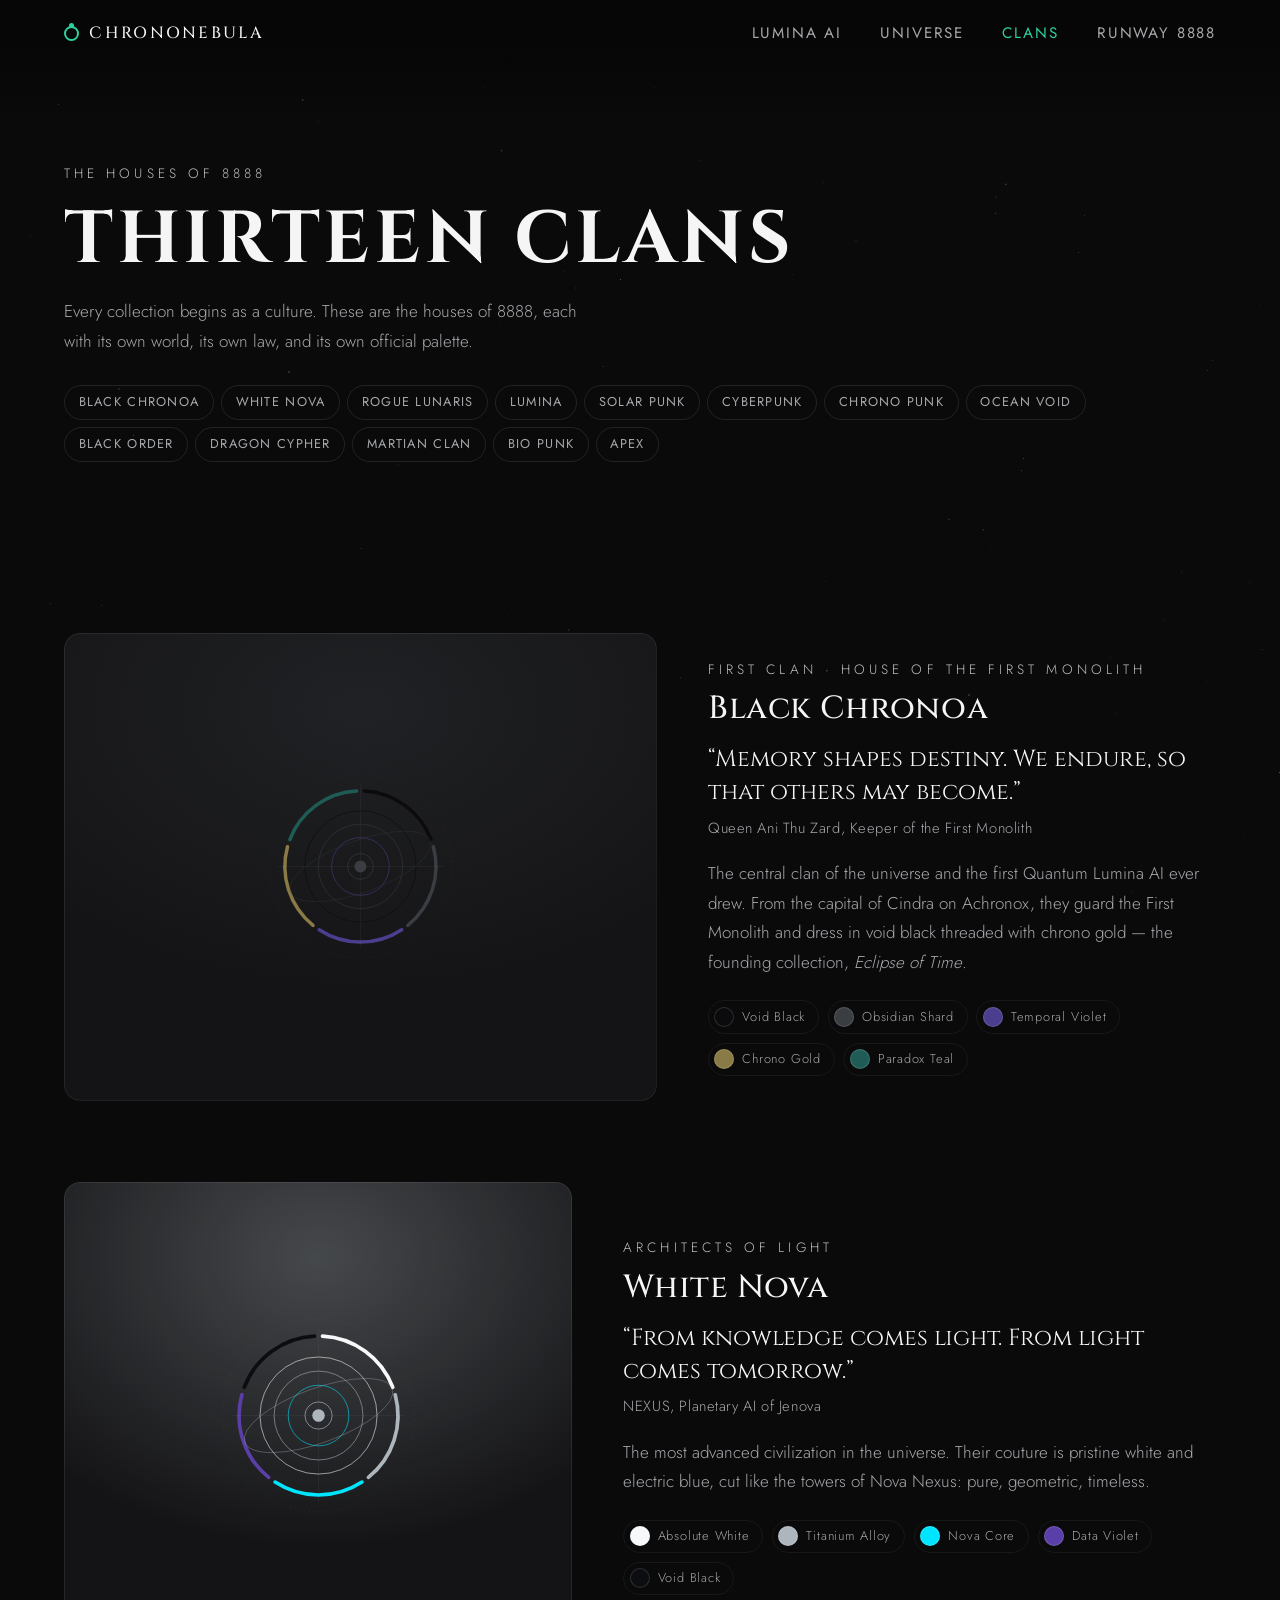
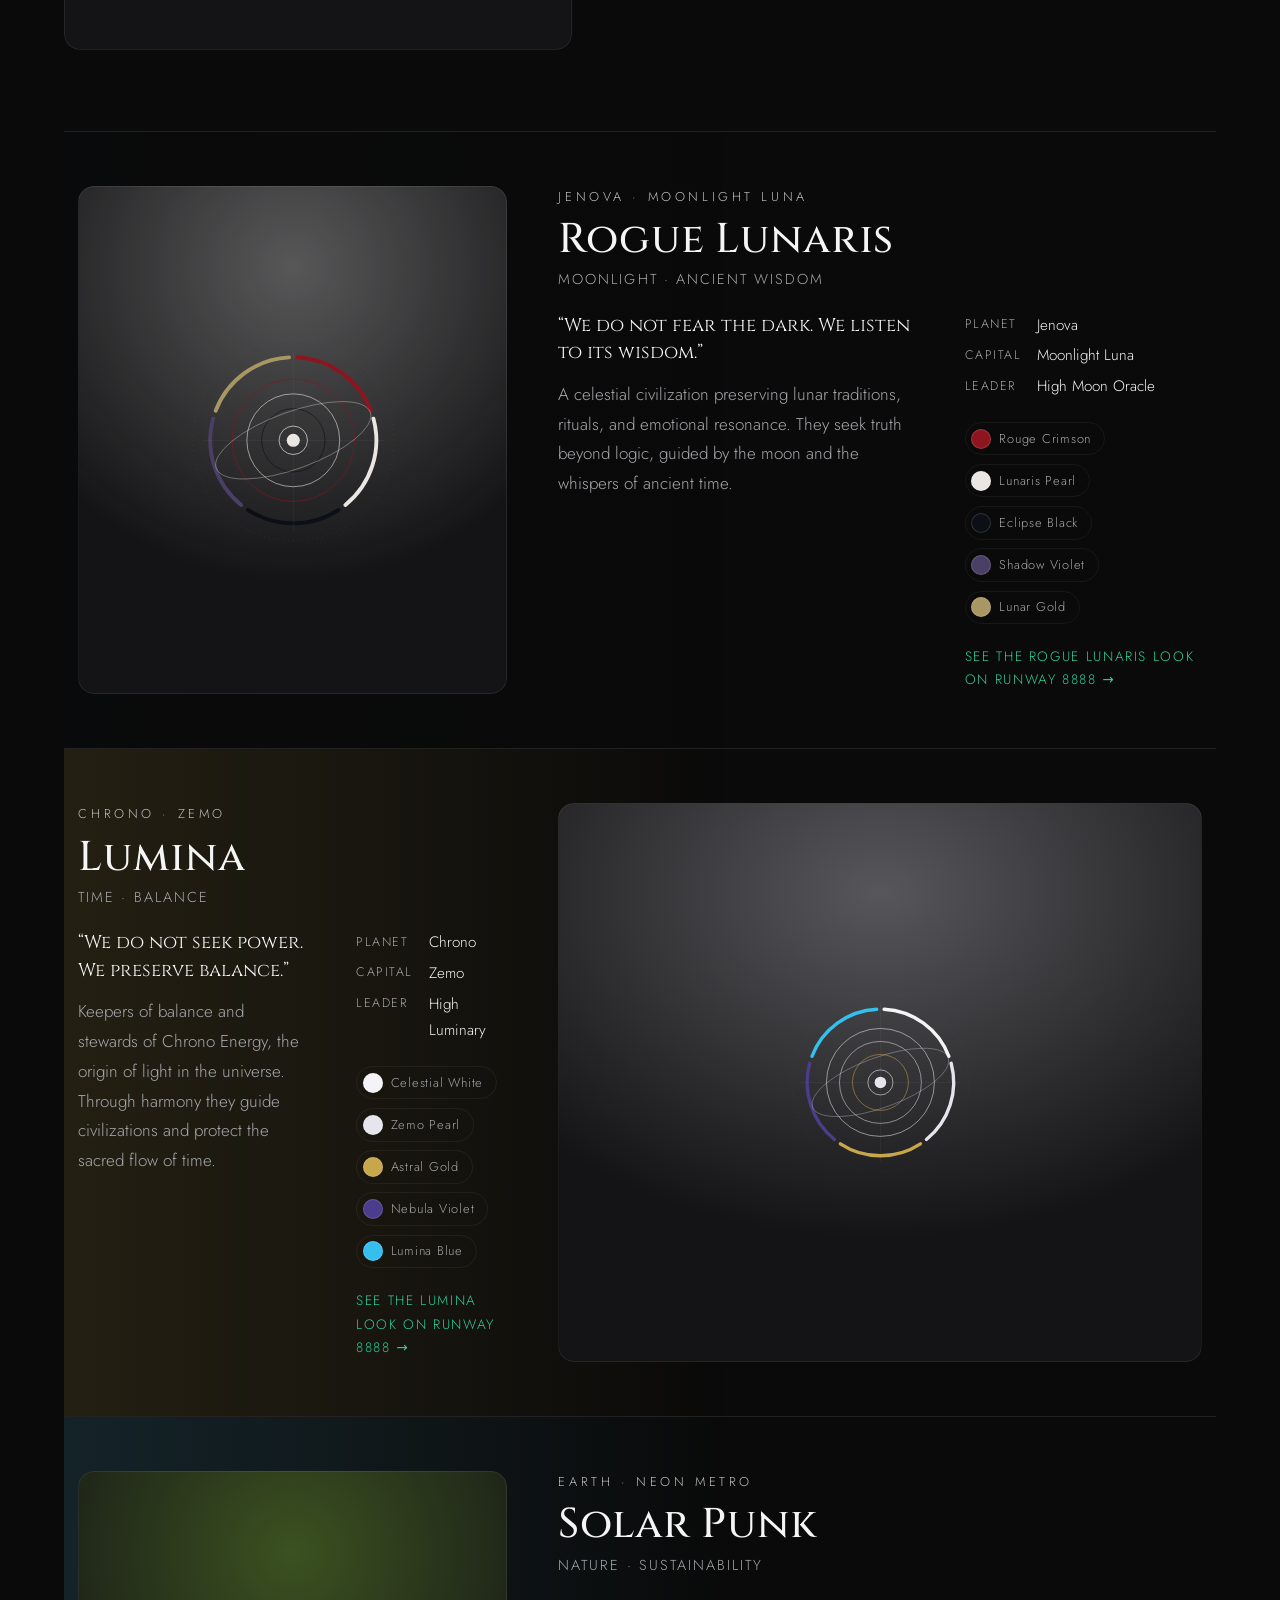
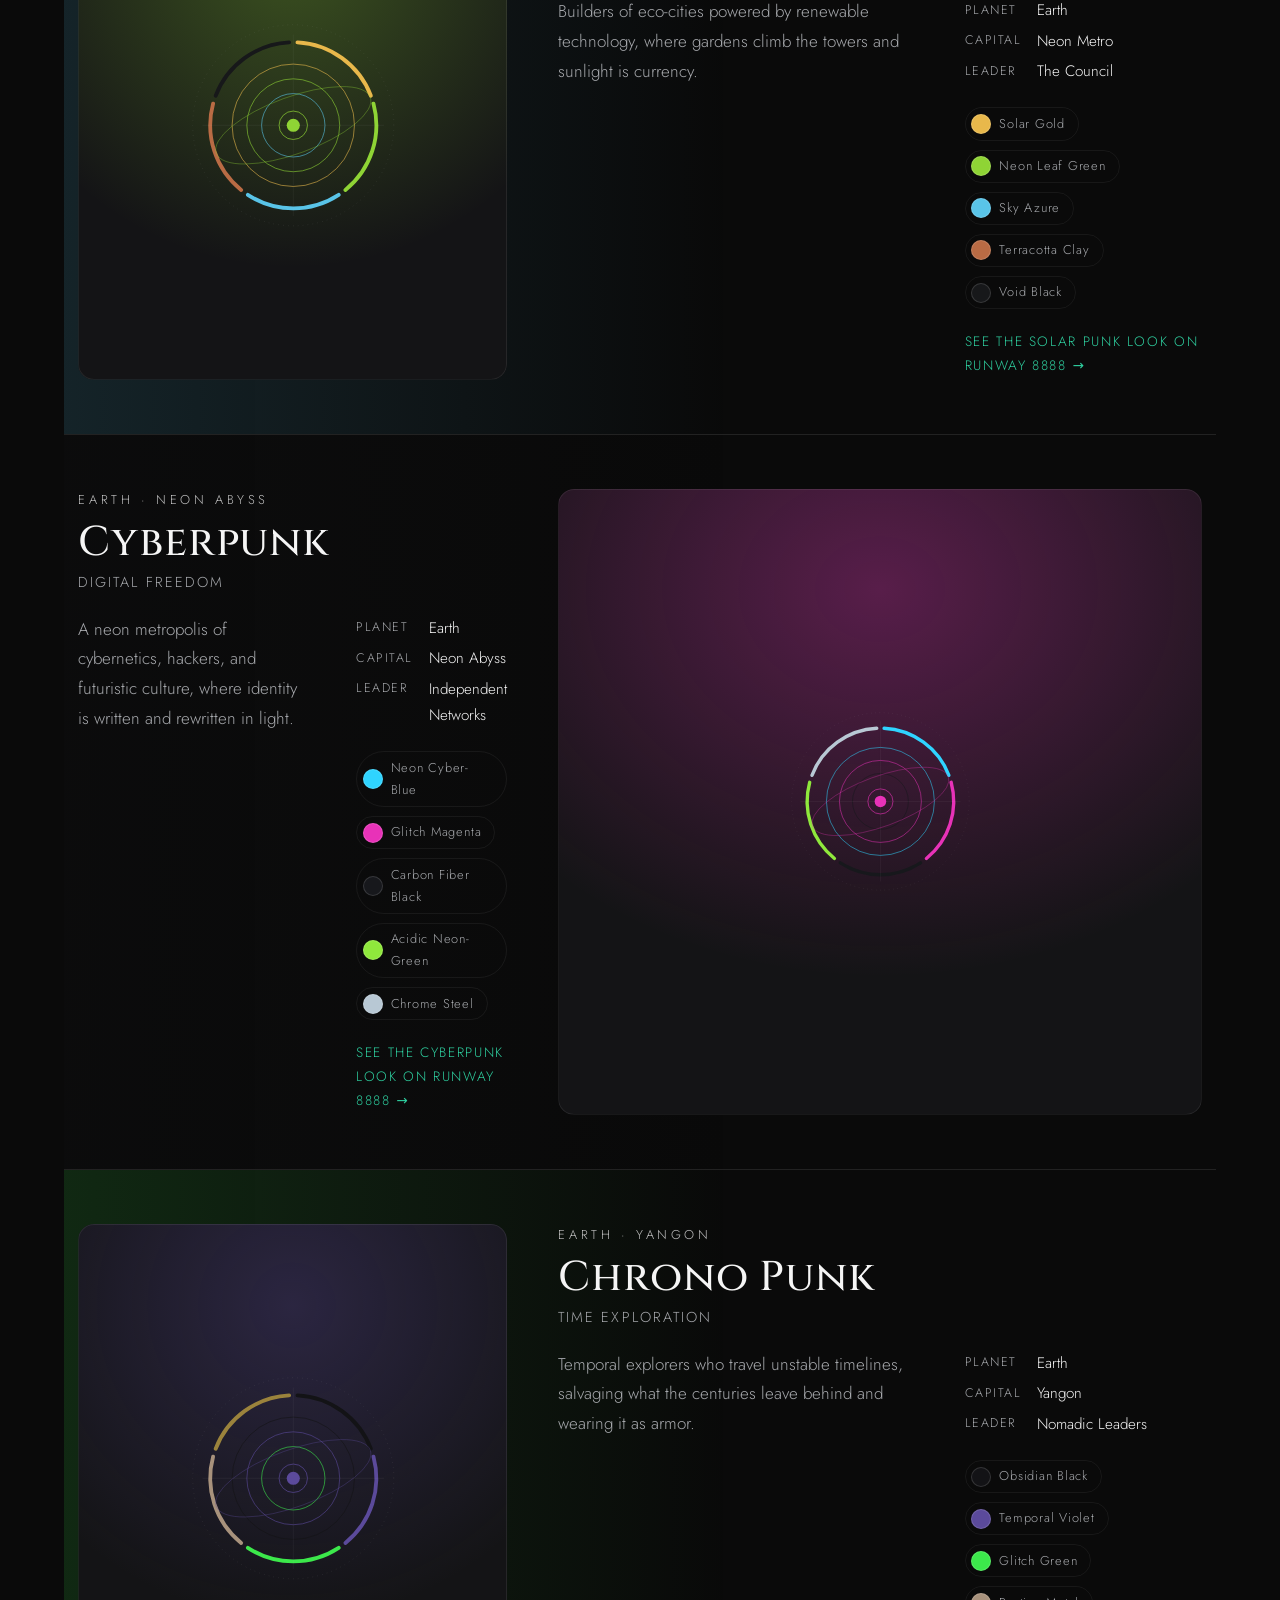
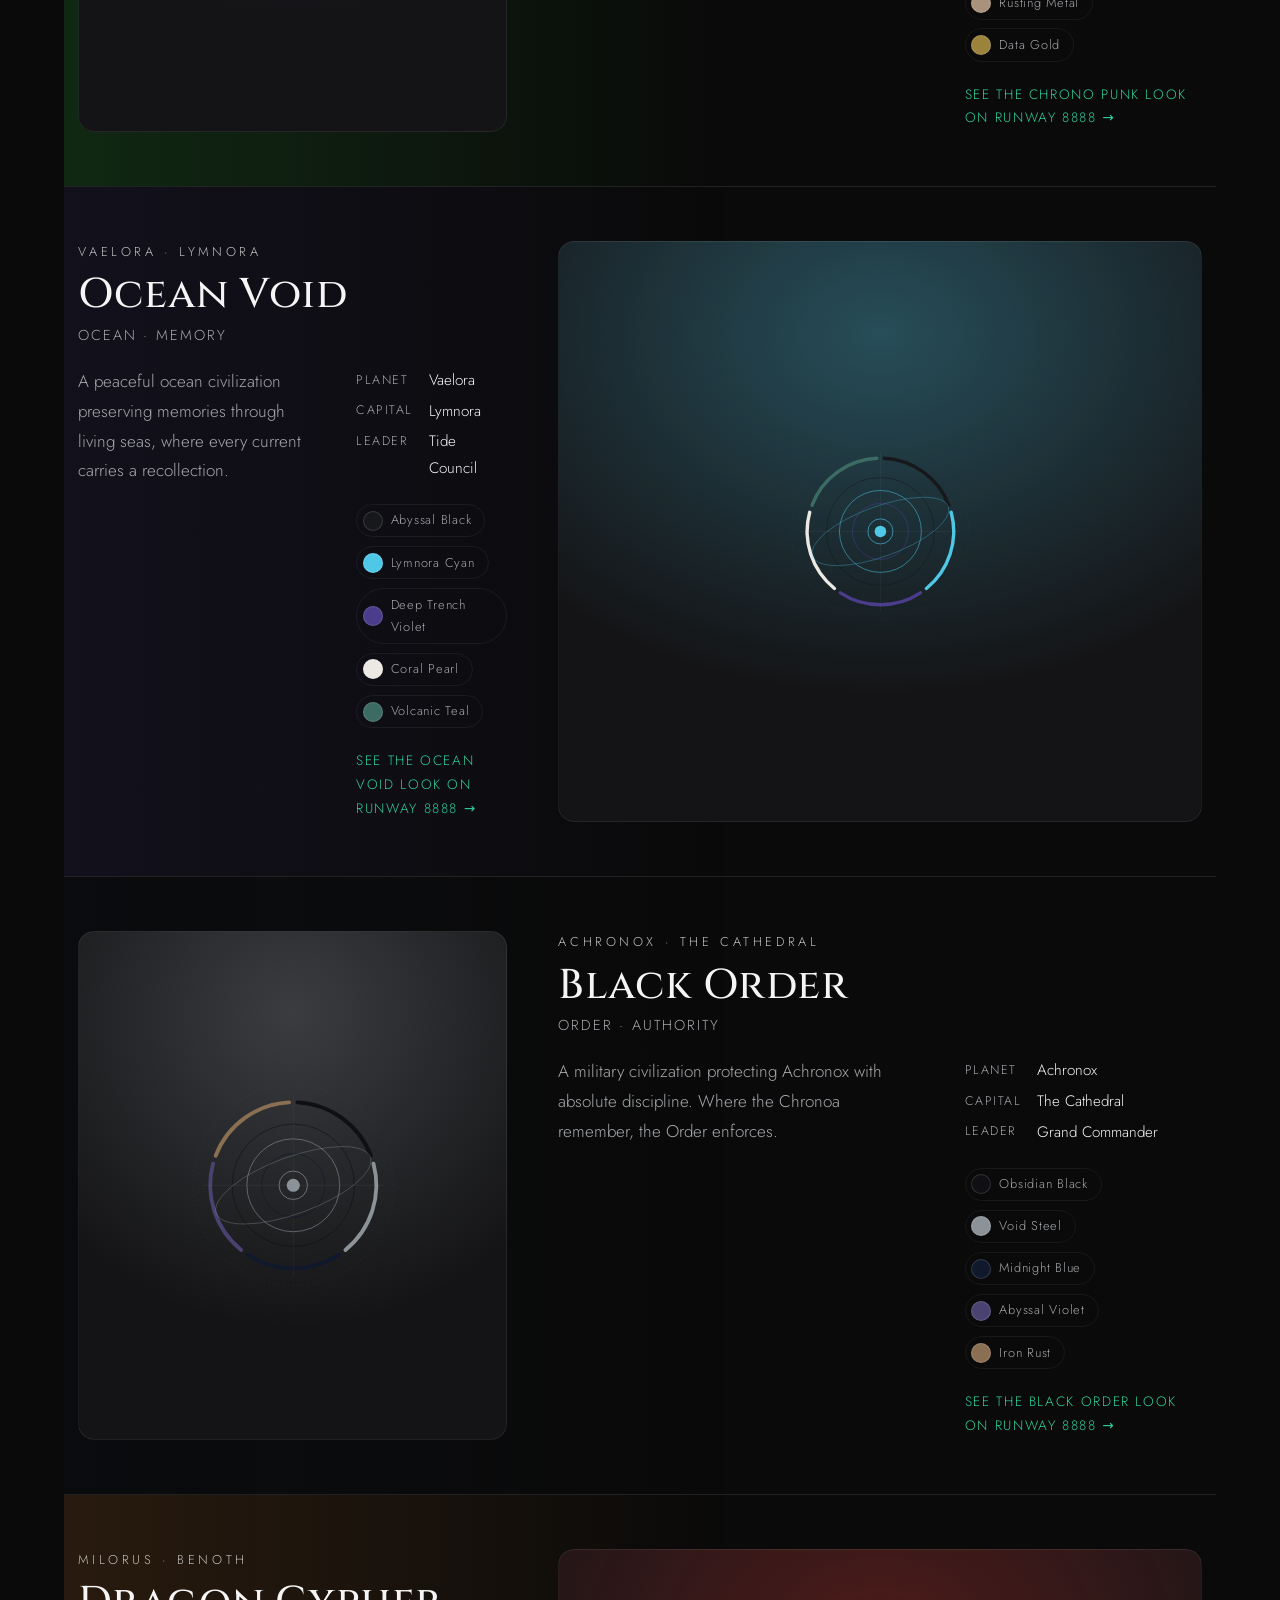
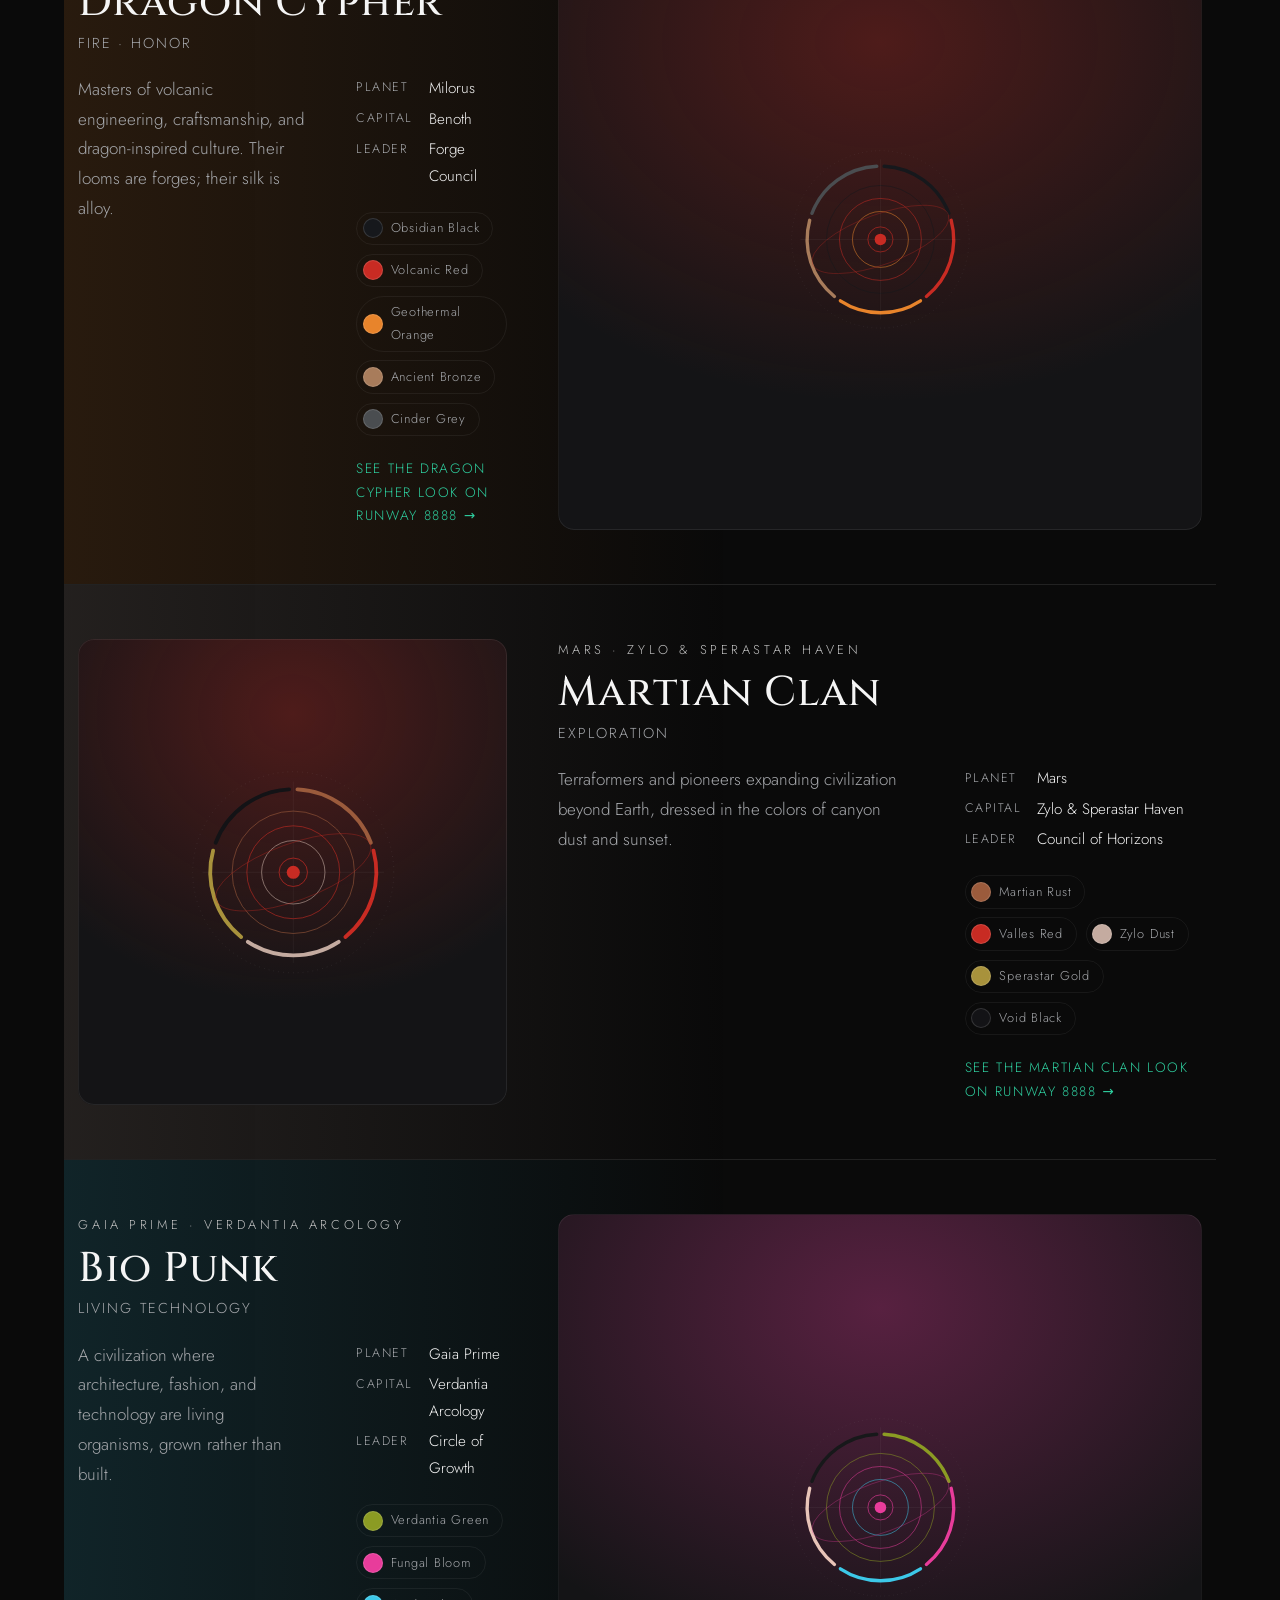
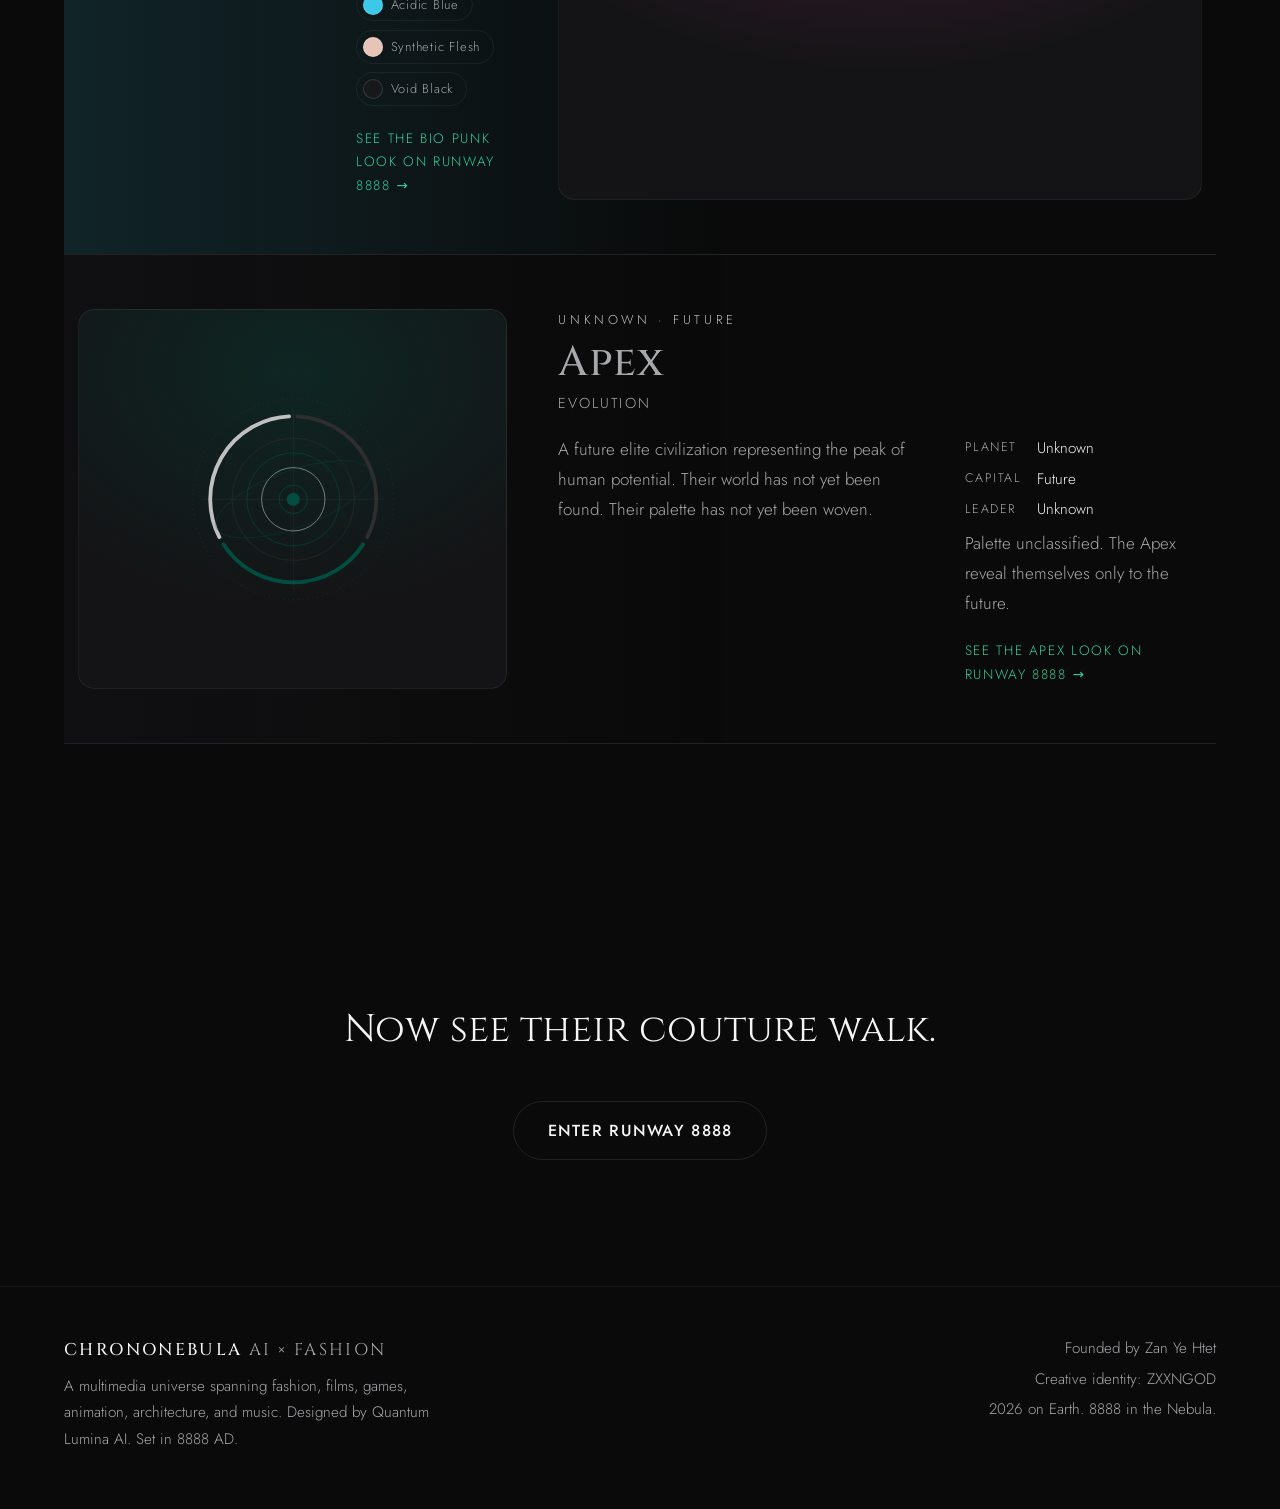
==== commit 14e65716: "Vectorize the clans codex: palette-derived crests + depth void Re-skin the Clans page to pure vector" ====
--- a/clans.html
+++ b/clans.html
@@ -19,6 +19,9 @@
 </head>
 <body>
   <a class="skip-link" href="#main">Skip to content</a>
+
+  <!-- persistent parallax depth: the codex floats in space -->
+  <canvas class="depth-canvas" id="depth-canvas" aria-hidden="true"></canvas>
 
   <header class="nav" id="nav">
     <a class="nav-brand" href="index.html" aria-label="ChronoNebula, back to home">
--- a/css/style.css
+++ b/css/style.css
@@ -34,6 +34,8 @@
 
   --ease-out: cubic-bezier(0.23, 1, 0.32, 1);
   --ease-in-out: cubic-bezier(0.77, 0, 0.175, 1);
+  --ease-expo: cubic-bezier(0.16, 1, 0.3, 1);
+  --ease-quint: cubic-bezier(0.22, 1, 0.36, 1);
 
   --r-panel: 16px;
   --r-tile: 4px;
@@ -55,7 +57,24 @@
 html {
   scroll-behavior: smooth;
   -webkit-text-size-adjust: 100%;
-}
+  /* the scrollbar is hidden across the whole site; scrolling still works
+     (wheel, touch, keyboard, momentum engine) — the void has no chrome */
+  scrollbar-width: none;
+  -ms-overflow-style: none;
+}
+/* the momentum engine drives scrollTo itself, so native smoothing is off */
+html.has-smooth { scroll-behavior: auto; }
+html::-webkit-scrollbar,
+body::-webkit-scrollbar { width: 0; height: 0; display: none; }
+/* inner scroll panes (runway drawer, universe panel, look panel) hide theirs too */
+.runway-drawer,
+.universe-panel,
+.look-panel,
+.lookbook-media,
+[data-scrollpane] { scrollbar-width: none; -ms-overflow-style: none; }
+.runway-drawer::-webkit-scrollbar,
+.universe-panel::-webkit-scrollbar,
+.look-panel::-webkit-scrollbar { width: 0; height: 0; display: none; }
 
 @media (prefers-reduced-motion: reduce) {
   html { scroll-behavior: auto; }
@@ -93,6 +112,20 @@
   line-height: 1.75;
   overflow-x: hidden;
 }
+
+/* the persistent parallax starfield sits on the obsidian base, behind all
+   content, so the whole page reads as space rather than flat black */
+.depth-canvas {
+  position: fixed;
+  inset: 0;
+  width: 100%;
+  height: 100%;
+  z-index: 0;
+  pointer-events: none;
+  display: block;
+}
+#main,
+.footer { position: relative; z-index: 1; }
 
 img { max-width: 100%; display: block; }
 
@@ -238,6 +271,22 @@
               backdrop-filter 300ms ease;
   border-bottom: 1px solid transparent;
 }
+/* Before scroll the nav is transparent and can float over a bright patch
+   of the hero photo; a soft top scrim guarantees the (dim) links keep
+   >=4.5:1 regardless of the image. It fades out once the glass fill lands. */
+.nav::before {
+  content: '';
+  position: absolute;
+  top: 0;
+  left: 0;
+  right: 0;
+  height: 168%;
+  background: linear-gradient(to bottom, rgba(5, 5, 5, 0.9), rgba(5, 5, 5, 0.5) 55%, rgba(5, 5, 5, 0));
+  pointer-events: none;
+  z-index: -1;
+  transition: opacity 300ms ease;
+}
+.nav.scrolled::before { opacity: 0; }
 .nav.scrolled {
   background: rgba(5, 5, 5, 0.72);
   border-bottom-color: var(--line-soft);
@@ -367,42 +416,72 @@
   min-height: 100dvh;
   display: flex;
   align-items: flex-end;
-}
-
-.hero-media { position: absolute; inset: 0; overflow: hidden; }
-.hero-img {
+  overflow: hidden;   /* clip the scroll-away media zoom */
+}
+
+.hero-stage { position: absolute; inset: 0; overflow: hidden; }
+.hero-canvas {
   position: absolute;
   inset: 0;
   width: 100%;
   height: 100%;
-  object-fit: cover;
-  /* Melina stands in the right third: bias the crop so she survives
-     portrait framings */
-  object-position: 68% 30%;
-  filter: saturate(0.88) brightness(0.94);
-  transition: opacity 1600ms ease;
-}
-/* the campaign rotation: later frames crossfade over the LCP still,
-   which stays visible without JavaScript */
-.hero-img.dim { opacity: 0; }
-.hero-frame { opacity: 0; }
-.hero-frame.on { opacity: 1; }
-@media (prefers-reduced-motion: reduce) {
-  .hero-img { transition: none; }
-}
-.hero-canvas {
+}
+
+/* the Quantum Lumina sigil — a chrono-astrolabe drawn in light */
+.hero-sigil {
   position: absolute;
   inset: 0;
-  width: 100%;
-  height: 100%;
-}
+  display: grid;
+  place-items: center;
+  padding-bottom: 12vh;   /* bias the sigil up; copy sits below its core */
+  pointer-events: none;
+}
+.hero-sigil .sigil { width: min(86vmin, 760px); height: auto; display: block; overflow: visible; }
+.hero-hud {
+  position: absolute;
+  inset: 0;
+  pointer-events: none;
+}
+.hero-hud svg { width: 100%; height: 100%; display: block; }
+
+/* spin / orbit around the SVG centre (350,350 in the 700 viewBox) */
+.sig-spin-slow, .sig-spin-med, .sig-spin-fast, .sig-sat, .sig-pulse, .sig-core {
+  transform-box: view-box;
+  transform-origin: 350px 350px;
+}
+.sig-spin-slow { animation: sig-spin 120s linear infinite; }
+.sig-spin-med  { animation: sig-spin 70s linear infinite reverse; }
+.sig-spin-fast { animation: sig-spin 34s linear infinite; }
+.sig-sat   { animation: sig-spin 26s linear infinite; }
+.sig-sat-2 { animation: sig-spin 40s linear infinite reverse; }
+@keyframes sig-spin { to { transform: rotate(360deg); } }
+
+/* solid rings draw themselves on first paint (JS only; static otherwise) */
+.sig-draw   { stroke-dasharray: 1885; stroke-dashoffset: 1885; }
+.sig-draw-2 { stroke-dasharray: 942;  stroke-dashoffset: 942; }
+.js .sig-draw   { animation: sig-draw 2.4s var(--ease-out) 0.2s forwards; }
+.js .sig-draw-2 { animation: sig-draw 2.4s var(--ease-out) 0.5s forwards; }
+@keyframes sig-draw { to { stroke-dashoffset: 0; } }
+
+/* the core: a breathing heart of light with expanding pulse rings */
+.sig-core { animation: sig-core 3.6s ease-in-out infinite; }
+@keyframes sig-core { 0%, 100% { opacity: 0.8; } 50% { opacity: 1; } }
+.sig-pulse { opacity: 0; animation: sig-pulse 4.6s var(--ease-out) infinite; }
+.sig-pulse-2 { animation-delay: 2.3s; }
+@keyframes sig-pulse {
+  0% { transform: scale(0.7); opacity: 0.75; }
+  100% { transform: scale(2.7); opacity: 0; }
+}
+.sig-halo { animation: sig-halo 8s ease-in-out infinite; transform-box: view-box; transform-origin: 350px 350px; }
+@keyframes sig-halo { 0%, 100% { opacity: 0.7; } 50% { opacity: 1; } }
+
 .hero-grade {
   position: absolute;
   inset: 0;
+  pointer-events: none;
   background:
-    linear-gradient(to top, rgba(5, 5, 5, 0.96) 0%, rgba(5, 5, 5, 0.42) 34%, rgba(5, 5, 5, 0.18) 60%, rgba(5, 5, 5, 0.55) 100%),
-    linear-gradient(100deg, rgba(5, 5, 5, 0.78) 0%, rgba(5, 5, 5, 0.12) 55%),
-    radial-gradient(90% 60% at 50% 44%, rgba(47, 208, 160, 0.08), transparent 70%);
+    radial-gradient(64% 52% at 50% 40%, rgba(47, 208, 160, 0.07), transparent 68%),
+    linear-gradient(to top, rgba(10, 10, 10, 0.94) 0%, rgba(10, 10, 10, 0.35) 38%, rgba(10, 10, 10, 0) 64%);
 }
 
 .hero-copy {
@@ -464,16 +543,26 @@
     animation: hero-rise 1100ms var(--ease-out) both;
   }
   .js .hero-line-2 span { animation-delay: 120ms; }
+  .js .hero-kicker,
   .js .hero-sub,
   .js .hero-tag,
   .js .hero-cta {
     animation: hero-fade 900ms var(--ease-out) both;
   }
   .js .hero-motto { animation: hero-fade 900ms var(--ease-out) both; }
-  .js .hero-sub { animation-delay: 420ms; }
-  .js .hero-motto { animation-delay: 500ms; }
-  .js .hero-tag { animation-delay: 600ms; }
-  .js .hero-cta { animation-delay: 740ms; }
+  .js .hero-kicker { animation-delay: 300ms; }
+  .js .hero-sub { animation-delay: 460ms; }
+  .js .hero-motto { animation-delay: 540ms; }
+  .js .hero-tag { animation-delay: 640ms; }
+  .js .hero-cta { animation-delay: 780ms; }
+}
+
+.hero-kicker {
+  color: var(--chrome);
+  letter-spacing: 0.34em;
+  text-transform: uppercase;
+  font-size: 0.78rem;
+  margin: 0 0 1.1rem;
 }
 @keyframes hero-rise {
   from { transform: translateY(110%); }
@@ -485,27 +574,99 @@
 }
 
 /* --------------------------------------------------------------------------
-   Reveal on scroll (never gates visibility: only active with JS + motion OK)
+   Motion engine — pervasive scroll choreography (js/motion.js)
+   Progressive enhancement: without .mo everything is fully visible. Each
+   reveal fits WHAT it reveals; a reveal transform and a parallax transform
+   never share an element, so effects never fight. Reveals play once, so no
+   persistent will-change on them.
    -------------------------------------------------------------------------- */
 
-@media (prefers-reduced-motion: no-preference) {
-  .js .rv {
-    opacity: 0;
-    transform: translateY(26px);
-    transition: opacity 900ms var(--ease-out), transform 900ms var(--ease-out);
-    transition-delay: var(--rv-delay, 0ms);
-  }
-  .js .rv.in { opacity: 1; transform: none; }
-}
+.mo [data-reveal="rise"],
+.mo [data-reveal="blur"],
+.mo [data-reveal="lift"],
+.mo [data-reveal="pop"],
+.mo [data-reveal="fade"] {
+  opacity: 0;
+  transition: opacity 900ms var(--ease-expo),
+              transform 1000ms var(--ease-expo),
+              filter 900ms var(--ease-expo);
+  transition-delay: calc(var(--i, 0) * 60ms);
+}
+.mo [data-reveal="rise"] { transform: translate3d(0, 34px, 0); }
+.mo [data-reveal="blur"] { transform: translate3d(0, 26px, 0); filter: blur(16px); }
+.mo [data-reveal="lift"] { transform: translate3d(0, 64px, 0) scale(0.96); }
+.mo [data-reveal="pop"]  {
+  transform: translate3d(0, 14px, 0) scale(0.86);
+  transition-delay: calc(var(--i, 0) * 40ms);
+}
+.mo [data-reveal].mo-in { opacity: 1; transform: none; filter: none; }
+
+/* media wipes open behind its own clip mask */
+.mo [data-reveal="mask"] {
+  clip-path: inset(0 0 100% 0);
+  transition: clip-path 1150ms var(--ease-expo);
+}
+.mo [data-reveal="mask"].mo-in { clip-path: inset(0 0 0 0); }
+
+/* kinetic type: each word rises and untilts out of its own mask */
+.mo-w {
+  display: inline-block;
+  overflow: hidden;
+  vertical-align: top;
+  padding-bottom: 0.16em;
+  margin-bottom: -0.16em;
+}
+.mo-wi {
+  display: inline-block;
+  transform: translateY(118%) rotate(4deg);
+  transform-origin: left bottom;
+  transition: transform 950ms var(--ease-expo);
+  transition-delay: calc(var(--wi, 0) * 55ms);
+}
+.mo [data-reveal="word"].mo-in .mo-wi { transform: none; }
+
+/* parallax layers: JS writes --par each frame; --pscale gives crop room so
+   the drift never exposes an edge of the (overflow-hidden) frame */
+.mo [data-parallax] {
+  will-change: transform;
+  transform: translate3d(0, var(--par, 0px), 0) scale(var(--pscale, 1));
+}
+
+/* hero signature: the campaign lifts and dissolves as the viewer leaves it,
+   the imagery pushing in behind — driven by --hp (0 at top, 1 one screen on) */
+.mo .hero-copy {
+  transform: translate3d(0, calc(var(--hp, 0) * -64px), 0);
+  opacity: clamp(0, calc(1 - var(--hp, 0) * 1.4), 1);
+  will-change: transform, opacity;
+}
+.mo .hero-stage {
+  transform: scale(calc(1 + var(--hp, 0) * 0.14));
+  will-change: transform;
+}
+
+/* reduced motion: one quiet crossfade, no transforms, no parallax, no split */
+.mo-reduce [data-reveal] { opacity: 0; transition: opacity 600ms ease; }
+.mo-reduce [data-reveal].mo-in { opacity: 1; }
 
 /* --------------------------------------------------------------------------
    Manifesto
    -------------------------------------------------------------------------- */
 
 .manifesto {
+  position: relative;
   padding: clamp(7rem, 16vh, 11rem) var(--pad-x);
   text-align: center;
-}
+  overflow: hidden;
+}
+.aurora-canvas {
+  position: absolute;
+  inset: 0;
+  width: 100%;
+  height: 100%;
+  z-index: 0;
+  pointer-events: none;
+}
+.manifesto > :not(.aurora-canvas) { position: relative; z-index: 1; }
 .manifesto-lede {
   font-family: var(--font-display);
   font-weight: 400;
@@ -715,6 +876,21 @@
 }
 .feature-chronoa .feature-media img { object-position: 50% 14%; }
 .feature-nova .feature-media img { object-position: 50% 14%; }
+
+/* vector clan crests — each house drawn from its own Codex palette, no photo */
+.clan-crest-media {
+  display: grid;
+  place-items: center;
+  min-height: clamp(20rem, 52vh, 34rem);
+  background:
+    radial-gradient(120% 100% at 50% 16%, color-mix(in srgb, var(--c2, #014d40) 32%, transparent), transparent 62%),
+    var(--surface);
+}
+.clan-card-media.clan-crest-media { min-height: 320px; height: 100%; }
+.clan-crest { width: min(76%, 270px); padding: 6%; }
+.clan-crest .crest { width: 100%; height: auto; display: block; overflow: visible; }
+.crest-spin { transform-box: view-box; transform-origin: 200px 200px; animation: sig-spin 90s linear infinite; }
+.crest-core { transform-box: view-box; transform-origin: 200px 200px; animation: sig-core 3.8s ease-in-out infinite; }
 
 .feature-kicker {
   color: var(--gold);
@@ -1503,6 +1679,26 @@
   padding: clamp(6rem, 14vh, 10rem) var(--pad-x);
   text-align: center;
 }
+/* only the home finale needs room for the collapsing star */
+#epilogue {
+  position: relative;
+  min-height: 86vh;
+  display: flex;
+  flex-direction: column;
+  align-items: center;
+  justify-content: center;
+  padding-bottom: clamp(9rem, 22vh, 15rem);
+  overflow: hidden;
+}
+.finale-canvas {
+  position: absolute;
+  inset: 0;
+  width: 100%;
+  height: 100%;
+  z-index: 0;
+  pointer-events: none;
+}
+#epilogue > :not(.finale-canvas) { position: relative; z-index: 1; }
 .epilogue-line {
   font-family: var(--font-display);
   font-weight: 400;
@@ -1586,6 +1782,9 @@
   padding: 0 var(--pad-x);
   text-align: center;
   pointer-events: none;
+  /* the monolith now burns bright behind the copy; a soft shadow keeps the
+     text legible over the luminous field without a visible box */
+  text-shadow: 0 1px 18px rgba(0, 0, 0, 0.78), 0 0 44px rgba(0, 0, 0, 0.55);
 }
 .core-eyebrow {
   color: var(--chrome);
@@ -1622,7 +1821,13 @@
 @media (prefers-reduced-motion: reduce) {
   .corescroll { height: auto; }
   .corescroll-stage { position: relative; height: min(88vh, 720px); }
-  .core-line { transition: none; }
+  /* no scrubbing to crossfade the lines, so stack all three and show them */
+  .core-line {
+    grid-area: auto;
+    opacity: 1;
+    transform: none;
+    transition: none;
+  }
 }
 
 /* --------------------------------------------------------------------------
@@ -1806,6 +2011,54 @@
   .method-cols { grid-template-columns: 1fr; }
 }
 
+/* Visual Language ---------------------------------------------------------- */
+.visual {
+  padding: clamp(6rem, 13vh, 9rem) var(--pad-x);
+  border-top: 1px solid var(--line-soft);
+  text-align: center;
+}
+.visual-head { max-width: 46rem; margin: 0 auto clamp(2.5rem, 6vh, 4rem); }
+.visual-lede { color: var(--ink-dim); margin: 0 auto; max-width: 54ch; }
+.visual-lede em { font-family: var(--font-display); font-style: italic; color: var(--chrome); }
+
+.spectrum { margin: 0 auto clamp(2.4rem, 6vh, 3.5rem); max-width: 900px; }
+.spectrum svg { width: 100%; height: auto; display: block; overflow: visible; }
+/* the spectrum bar wipes open when the block scrolls into view */
+.spec-bar {
+  transform-box: fill-box;
+  transform-origin: left center;
+  transform: scaleX(0);
+  transition: transform 1.3s var(--ease-expo) 0.15s;
+}
+.mo .spectrum.mo-in .spec-bar { transform: scaleX(1); }
+.no-js .spec-bar, .mo-reduce .spec-bar { transform: scaleX(1); transition: none; }
+
+.palette {
+  list-style: none; margin: 0 auto clamp(2.2rem, 5vh, 3rem); padding: 0;
+  display: flex; flex-wrap: wrap; justify-content: center;
+  gap: clamp(1rem, 2.5vw, 2.2rem); max-width: 980px;
+}
+.palette li { display: flex; align-items: center; gap: 0.7rem; font-size: 0.9rem; }
+.palette i { width: 26px; height: 26px; border-radius: 6px; flex: none; display: block; }
+.palette span { color: var(--ink); }
+.palette code {
+  color: var(--chrome); font-family: var(--font-body);
+  letter-spacing: 0.05em; opacity: 0.82; font-size: 0.82rem;
+}
+
+.feel {
+  list-style: none; margin: 0 auto; padding: 0;
+  display: flex; flex-wrap: wrap; justify-content: center; gap: 0.7rem; max-width: 780px;
+}
+.feel li {
+  font-family: var(--font-display);
+  border: 1px solid var(--line);
+  border-radius: 999px;
+  padding: 0.5rem 1.25rem;
+  font-size: 0.95rem;
+  color: var(--ink-dim);
+}
+
 /* --------------------------------------------------------------------------
    Ethos — values + rules
    -------------------------------------------------------------------------- */
